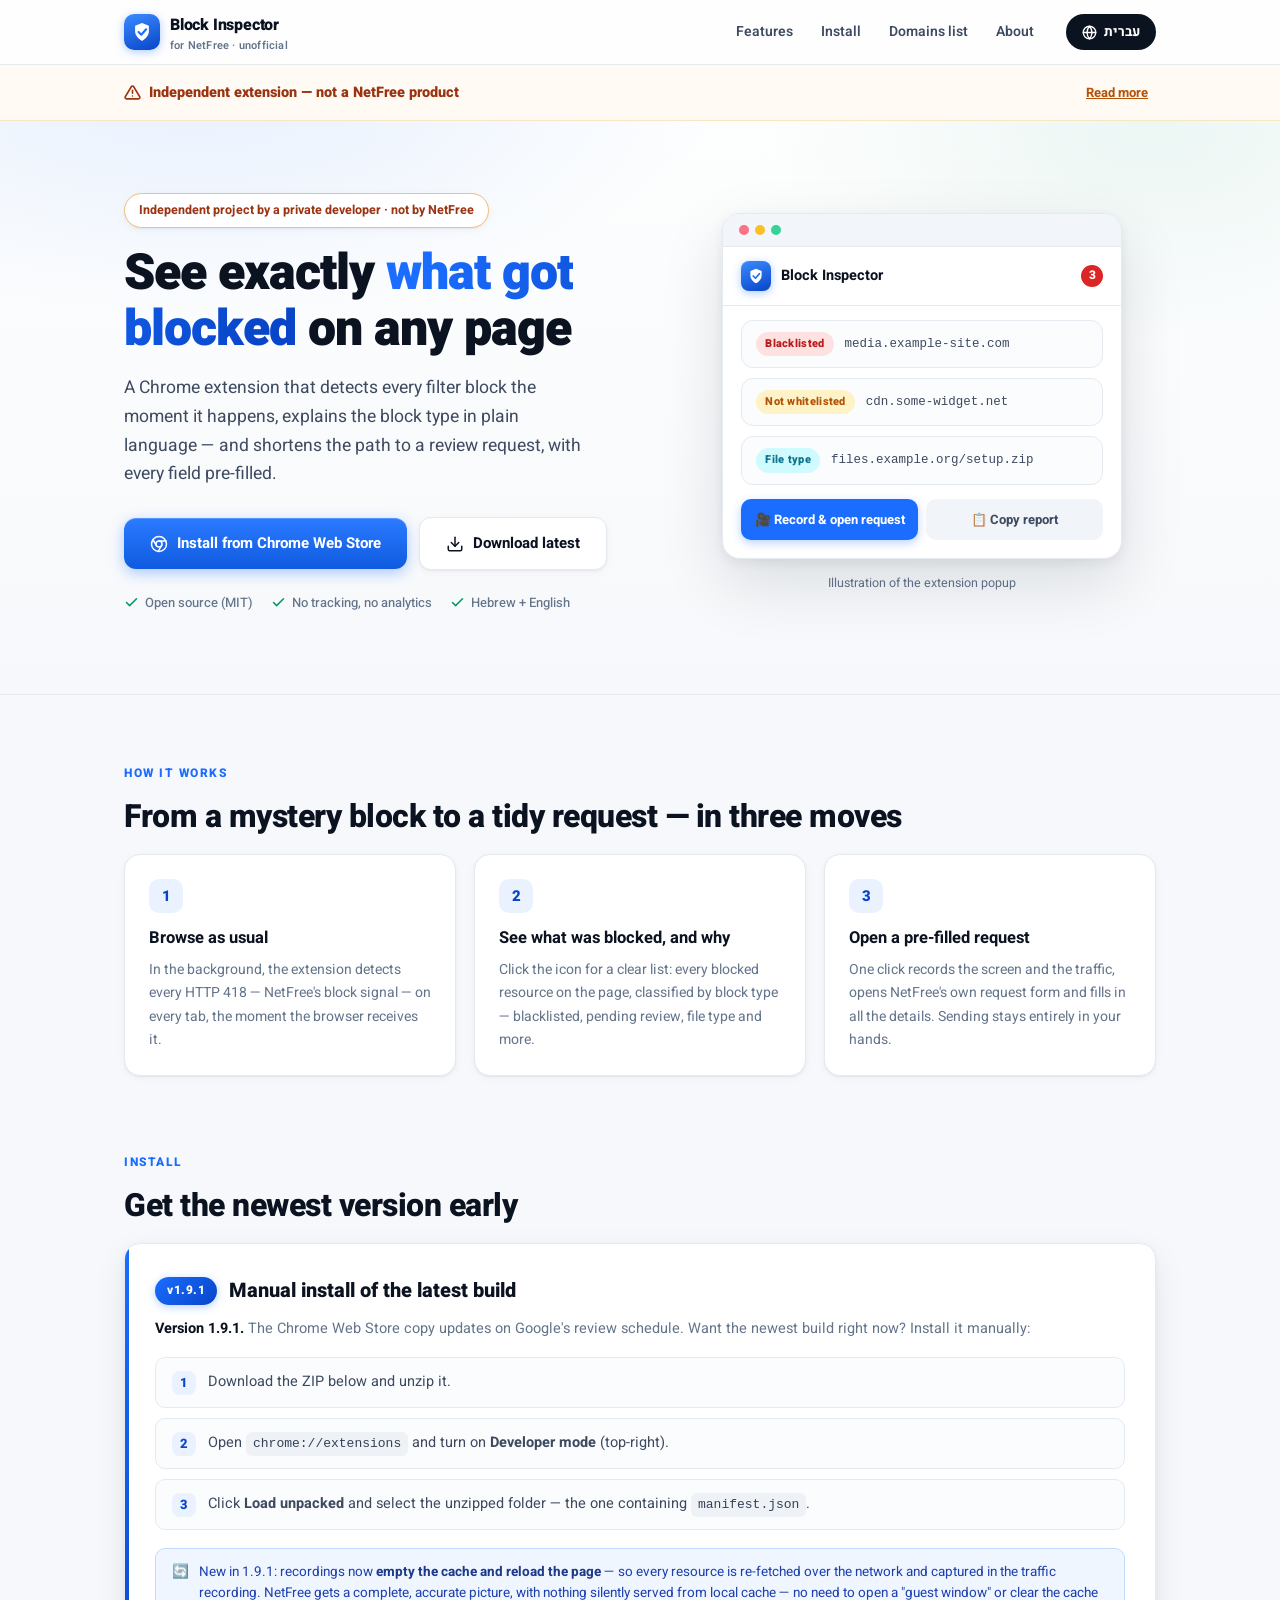
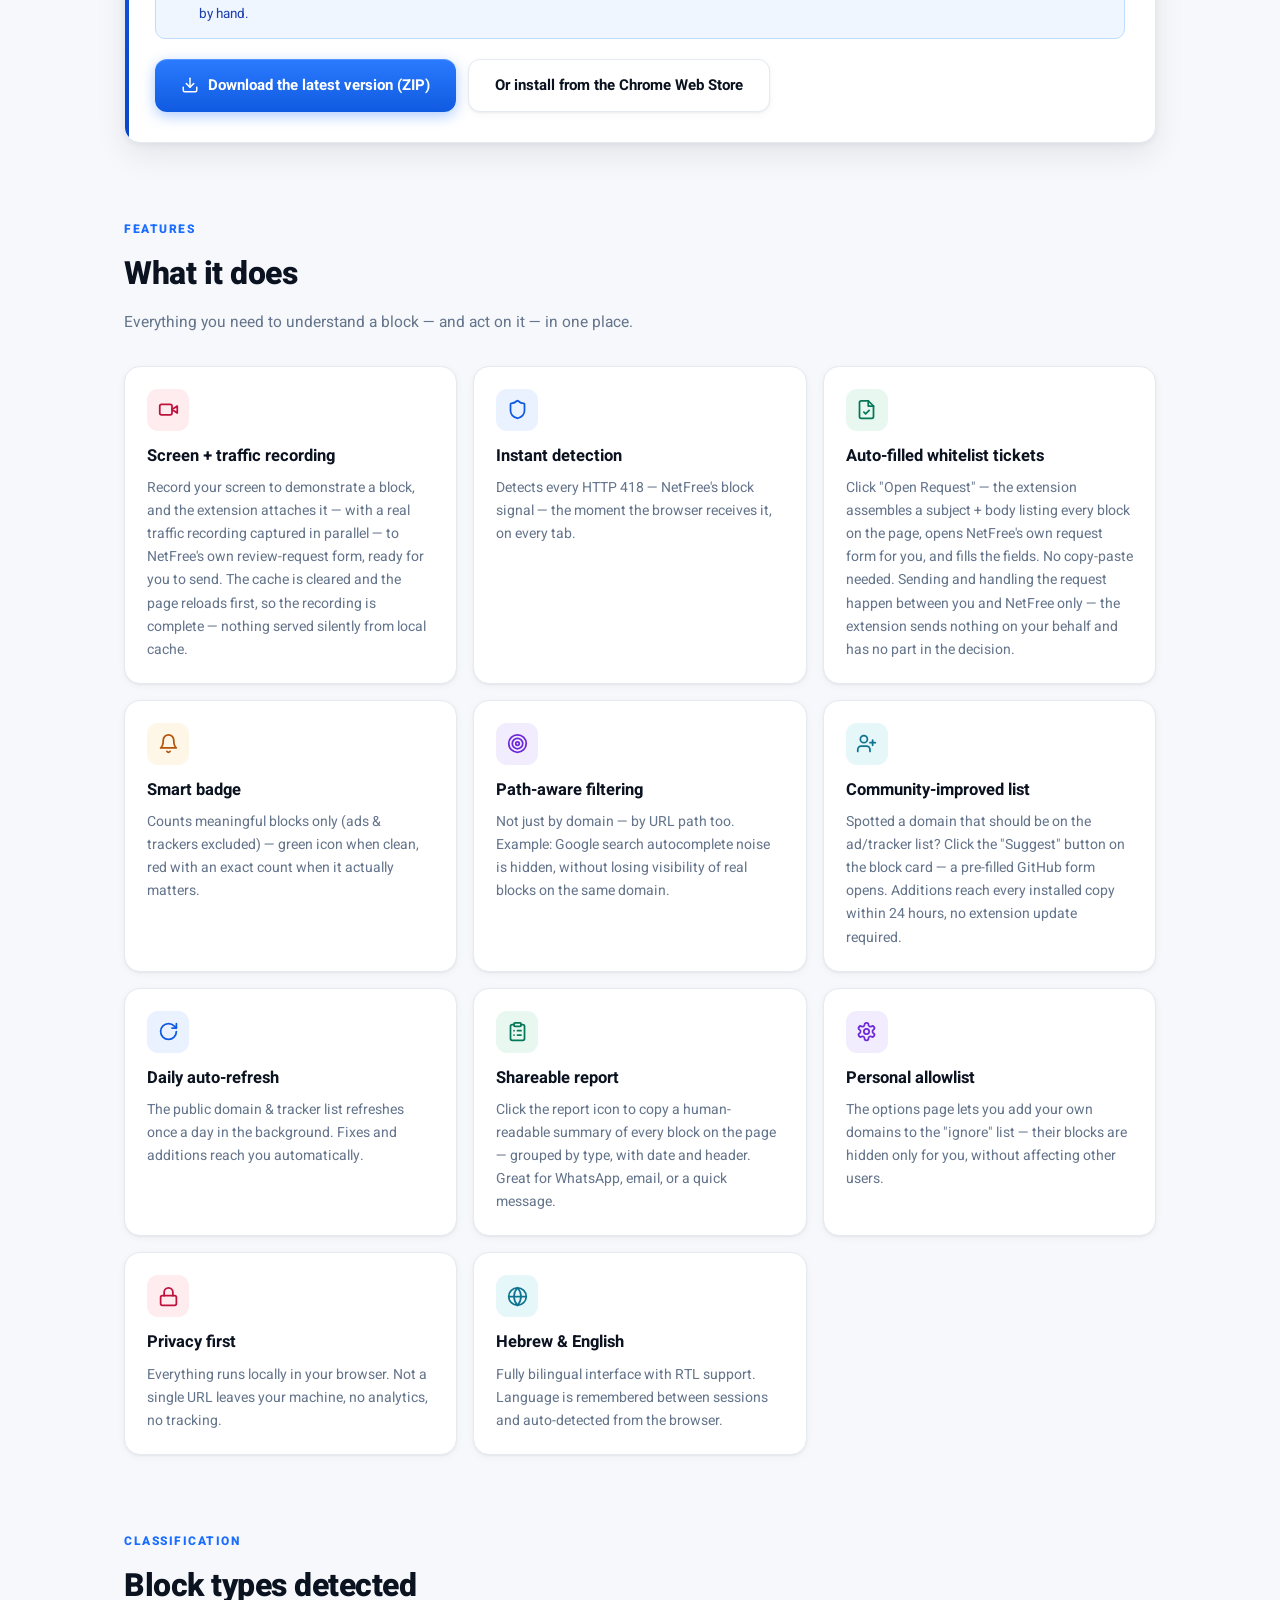
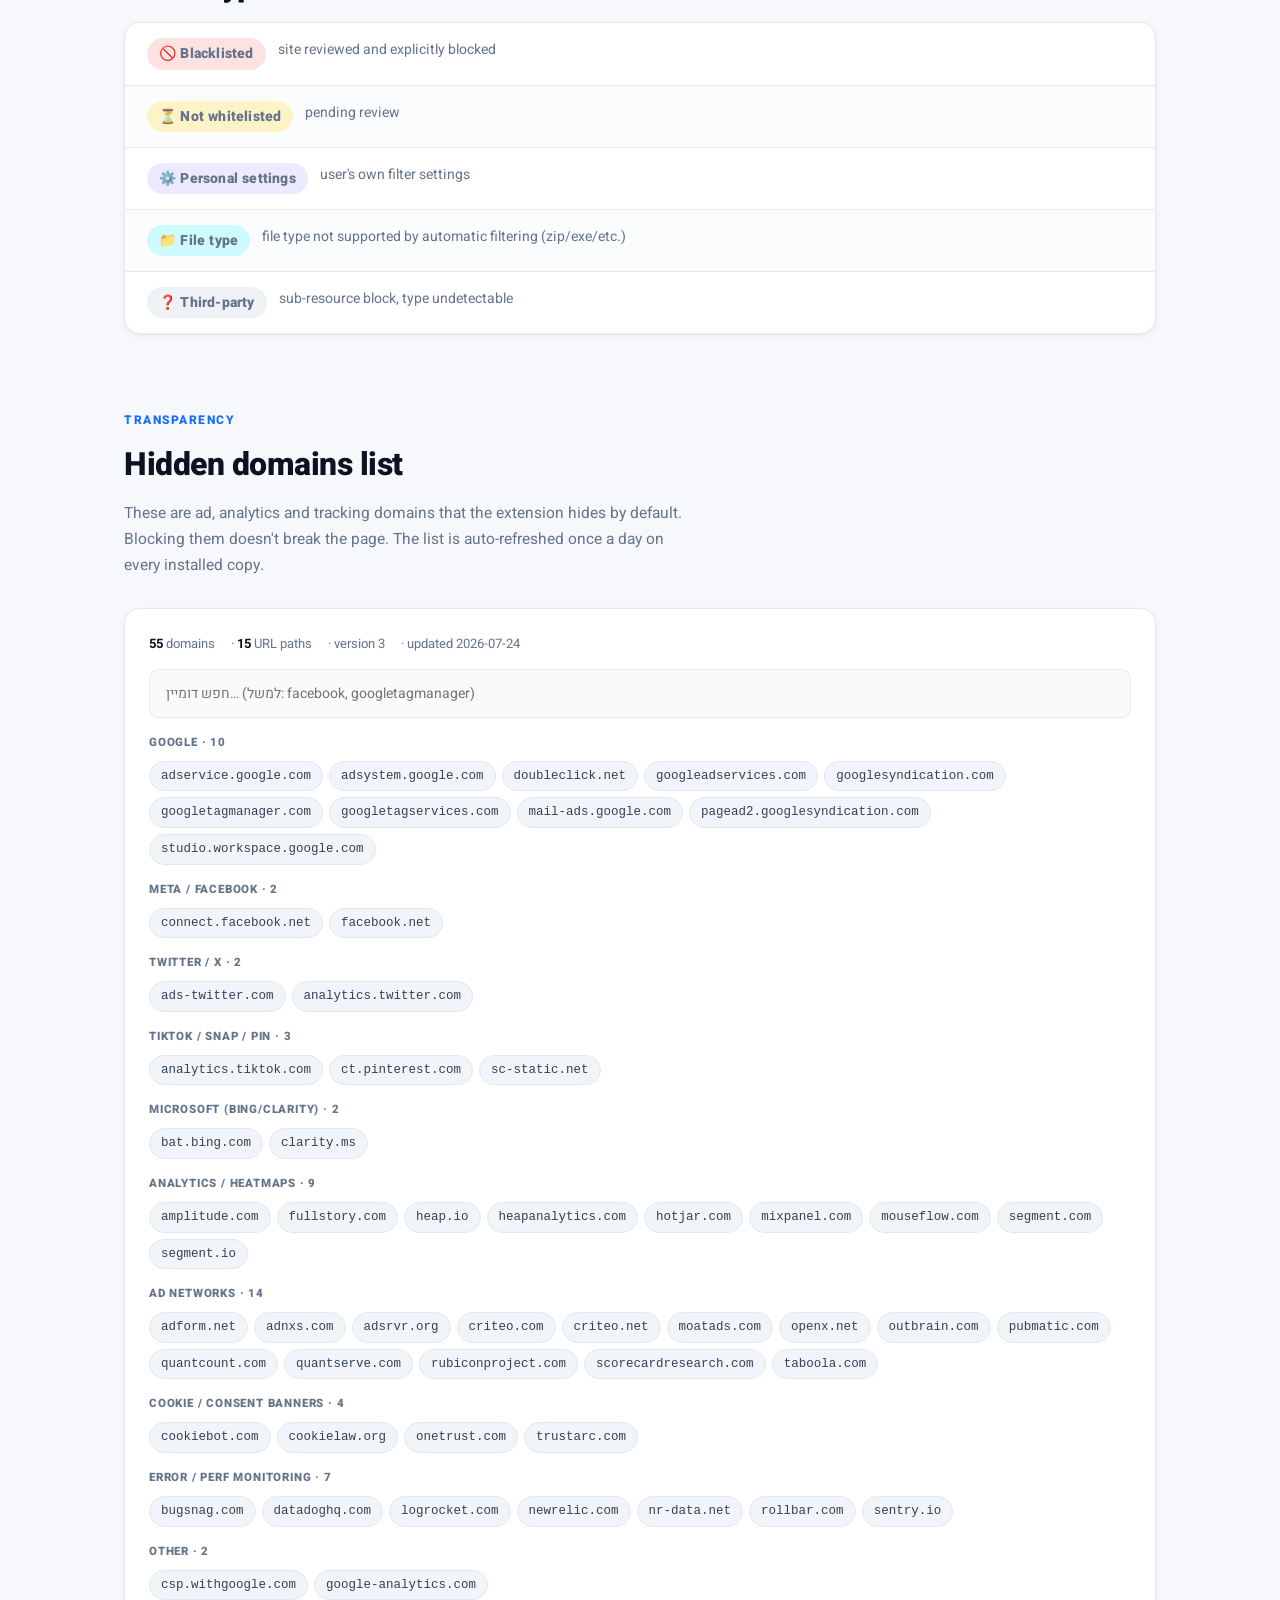
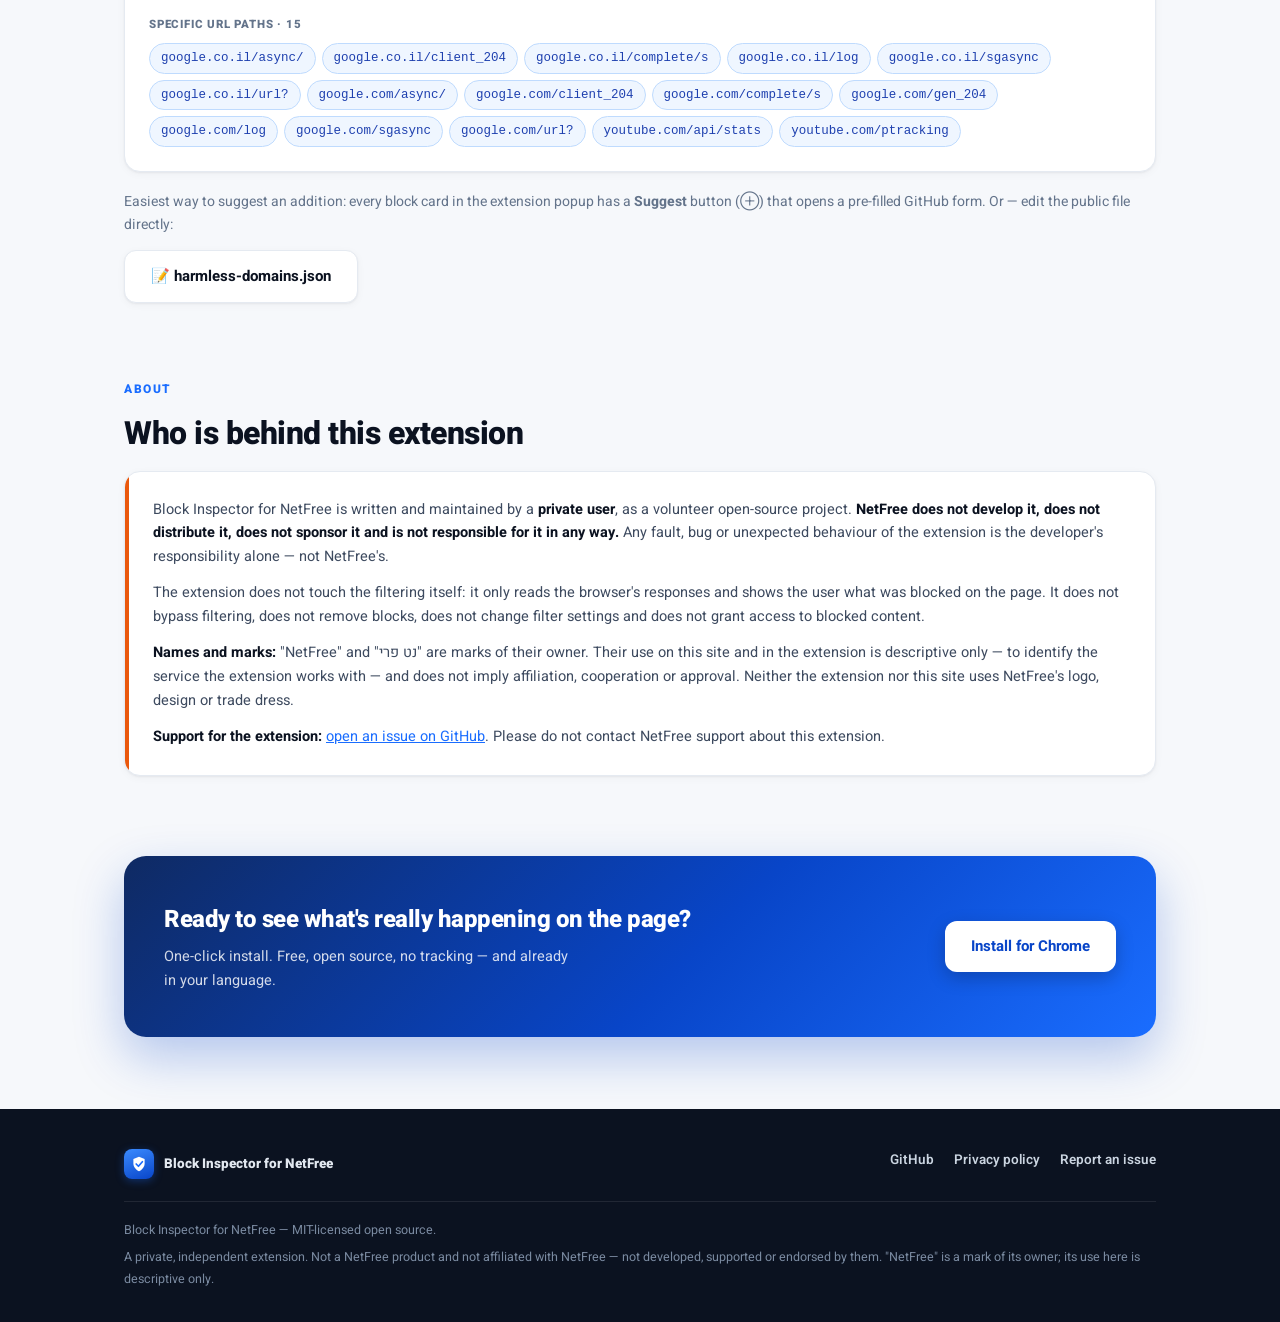
==== docs/index.html @ 39ca5424 "docs(site): professional landing-page redesign Sticky nav, hero with popup mockup, SVG feature icons" ====
<!DOCTYPE html>
<html lang="he" dir="rtl">
<head>
<meta charset="UTF-8" />
<meta name="viewport" content="width=device-width, initial-scale=1.0" />
<meta name="google-site-verification" content="IKD9u6FDRqYuhhyP4U8fC6ou2Q-4GqCu4iWXx8f8NzE" />
<title>Block Inspector for NetFree — תוסף עצמאי (לא רשמי) לזיהוי חסימות סינון</title>
<meta name="description" content="תוסף Chrome עצמאי, מבית מפתח פרטי — אינו מוצר של נט פרי ואינו קשור אליה. מציג בזמן אמת אילו משאבים נחסמו בדף, מסביר את סוג החסימה ומקצר את הדרך לפתיחת בקשת בדיקה." />
<link rel="preconnect" href="https://fonts.googleapis.com" />
<link rel="preconnect" href="https://fonts.gstatic.com" crossorigin />
<link href="https://fonts.googleapis.com/css2?family=Heebo:wght@400;500;600;700;800;900&family=Inter:wght@400;500;600;700;800&display=swap" rel="stylesheet" />
<style>
  :root {
    --bg: #f6f8fb;
    --surface: #ffffff;
    --ink: #0b1220;
    --ink-2: #3d4a5f;
    --muted: #64748b;
    --brand: #1a6dff;
    --brand-600: #0f5ae0;
    --brand-700: #0845c8;
    --brand-soft: #eaf1ff;
    --accent: #059669;
    --alert: #dc2626;
    --amber: #d97706;
    --line: #e5eaf1;
    --radius: 16px;
    --radius-sm: 10px;
    --shadow-sm: 0 1px 2px rgba(11,18,32,.05), 0 2px 8px rgba(11,18,32,.04);
    --shadow-md: 0 2px 6px rgba(11,18,32,.05), 0 12px 32px rgba(11,18,32,.08);
    --shadow-lg: 0 4px 12px rgba(11,18,32,.06), 0 24px 64px rgba(11,18,32,.12);
    --font: 'Heebo', 'Inter', -apple-system, BlinkMacSystemFont, 'Segoe UI', Arial, sans-serif;
    --mono: ui-monospace, 'SF Mono', 'JetBrains Mono', Consolas, monospace;
  }
  * { box-sizing: border-box; }
  html { scroll-behavior: smooth; scroll-padding-top: 84px; }
  html, body { margin: 0; padding: 0; }
  body {
    font-family: var(--font);
    background: var(--bg);
    color: var(--ink);
    line-height: 1.65;
    -webkit-font-smoothing: antialiased;
    text-rendering: optimizeLegibility;
  }
  html[lang="en"] body { direction: ltr; }
  a { color: var(--brand); }
  .hidden { display: none !important; }

  .wrap { max-width: 1080px; margin: 0 auto; padding: 0 24px; }

  /* ══ Top nav ══ */
  .nav {
    position: sticky; top: 0; z-index: 200;
    background: rgba(255,255,255,.85);
    backdrop-filter: blur(14px);
    -webkit-backdrop-filter: blur(14px);
    border-bottom: 1px solid var(--line);
  }
  .nav-inner {
    max-width: 1080px; margin: 0 auto; padding: 0 24px;
    display: flex; align-items: center; gap: 20px;
    height: 64px;
  }
  .brand {
    display: flex; align-items: center; gap: 10px;
    text-decoration: none; color: var(--ink);
    margin-inline-end: auto;
    min-width: 0;
  }
  .brand-mark {
    width: 36px; height: 36px; border-radius: 10px; flex-shrink: 0;
    background: linear-gradient(160deg, #3b8bff 0%, #0845c8 100%);
    display: inline-flex; align-items: center; justify-content: center;
    box-shadow: 0 2px 8px rgba(26,109,255,.35);
  }
  .brand-name { font-weight: 800; font-size: 16px; letter-spacing: -.2px; white-space: nowrap; }
  .brand-sub {
    display: block; font-size: 11px; font-weight: 600; color: var(--muted);
    letter-spacing: .2px; line-height: 1.2; white-space: nowrap;
  }
  .nav-links { display: flex; align-items: center; gap: 4px; }
  .nav-links a {
    text-decoration: none; color: var(--ink-2); font-size: 14px; font-weight: 600;
    padding: 8px 12px; border-radius: 8px;
    transition: background .15s ease, color .15s ease;
    white-space: nowrap;
  }
  .nav-links a:hover { background: var(--brand-soft); color: var(--brand-700); }
  @media (max-width: 860px) { .nav-links { display: none; } }

  .lang-switch {
    display: inline-flex; align-items: center; gap: 7px;
    background: var(--ink); color: #fff;
    border: none; border-radius: 999px;
    padding: 8px 16px; font-family: var(--font);
    font-size: 13.5px; font-weight: 700; cursor: pointer;
    transition: background .15s ease, transform .1s ease;
    flex-shrink: 0;
  }
  .lang-switch:hover { background: #24344f; transform: translateY(-1px); }
  .lang-switch::before {
    content: '';
    width: 15px; height: 15px; flex-shrink: 0;
    background-image: url("data:image/svg+xml;utf8,%3Csvg xmlns='http://www.w3.org/2000/svg' viewBox='0 0 24 24' fill='none' stroke='white' stroke-width='2.2' stroke-linecap='round' stroke-linejoin='round'%3E%3Ccircle cx='12' cy='12' r='10'/%3E%3Cline x1='2' y1='12' x2='22' y2='12'/%3E%3Cpath d='M12 2a15.3 15.3 0 0 1 4 10 15.3 15.3 0 0 1-4 10 15.3 15.3 0 0 1-4-10 15.3 15.3 0 0 1 4-10z'/%3E%3C/svg%3E");
    background-size: contain; background-repeat: no-repeat;
  }

  /* ══ Disclaimer strip ══ */
  .disclaimer-bar {
    background: #fffaf3;
    border-bottom: 1px solid #fde4c3;
  }
  .disclaimer {
    max-width: 1080px; margin: 0 auto;
    padding: 16px 24px;
    color: #7c2d12; font-size: 13.5px; line-height: 1.6;
  }
  .disclaimer-head {
    display: flex; align-items: center; gap: 8px; flex-wrap: wrap;
    font-weight: 800; font-size: 14.5px; color: #9a3412;
  }
  .disclaimer-head svg { flex-shrink: 0; }
  .disclaimer-toggle {
    background: none; border: none; cursor: pointer;
    color: #b45309; font-family: var(--font); font-size: 13px; font-weight: 700;
    padding: 2px 8px; border-radius: 6px; text-decoration: underline;
    margin-inline-start: auto;
  }
  .disclaimer-toggle:hover { background: #fef3e2; }
  .disclaimer-body { margin-top: 8px; }
  .disclaimer-body p { margin: 0 0 6px; }
  .disclaimer-body ul { margin: 6px 0 0; padding-inline-start: 20px; }
  .disclaimer-body li { margin: 3px 0; }
  .disclaimer-body a { color: #9a3412; font-weight: 600; }

  /* ══ Hero ══ */
  .hero-bg {
    background:
      radial-gradient(900px 420px at 15% -10%, rgba(26,109,255,.10), transparent 60%),
      radial-gradient(700px 400px at 90% 0%, rgba(5,150,105,.07), transparent 55%),
      linear-gradient(180deg, #fdfefe 0%, var(--bg) 100%);
    border-bottom: 1px solid var(--line);
  }
  .hero {
    display: grid; grid-template-columns: 1.05fr .95fr;
    gap: 48px; align-items: center;
    padding: 72px 0 80px;
  }
  @media (max-width: 900px) {
    .hero { grid-template-columns: 1fr; gap: 40px; padding: 48px 0 56px; }
  }
  .hero-eyebrow {
    display: inline-flex; align-items: center; gap: 8px;
    background: #fff; border: 1px solid #fdba74; color: #9a3412;
    font-size: 12.5px; font-weight: 700;
    padding: 6px 14px; border-radius: 999px;
    box-shadow: var(--shadow-sm);
    margin-bottom: 18px;
  }
  .hero h1 {
    font-size: clamp(34px, 5vw, 50px);
    font-weight: 900; letter-spacing: -1px;
    line-height: 1.12; margin: 0 0 16px;
  }
  .hero h1 .grad {
    background: linear-gradient(92deg, var(--brand) 10%, var(--brand-700) 90%);
    -webkit-background-clip: text; background-clip: text; color: transparent;
  }
  .hero .tagline {
    font-size: 17.5px; color: var(--ink-2); margin: 0 0 28px; max-width: 46ch;
  }
  .hero-cta { display: flex; gap: 12px; flex-wrap: wrap; align-items: center; }
  .btn {
    display: inline-flex; align-items: center; justify-content: center; gap: 9px;
    padding: 13px 26px; border-radius: 12px;
    font-family: var(--font); font-weight: 700; font-size: 15px;
    text-decoration: none; cursor: pointer; border: none;
    transition: transform .12s ease, box-shadow .2s ease, background .15s ease;
  }
  .btn-primary {
    background: linear-gradient(180deg, #2b7bff 0%, var(--brand-600) 100%);
    color: #fff;
    box-shadow: 0 4px 14px rgba(26,109,255,.35), inset 0 1px 0 rgba(255,255,255,.2);
  }
  .btn-primary:hover { transform: translateY(-2px); box-shadow: 0 8px 22px rgba(26,109,255,.45), inset 0 1px 0 rgba(255,255,255,.2); }
  .btn-secondary {
    background: #fff; color: var(--ink);
    border: 1px solid var(--line);
    box-shadow: var(--shadow-sm);
  }
  .btn-secondary:hover { transform: translateY(-2px); box-shadow: var(--shadow-md); border-color: #d3dbe6; }
  .hero-meta {
    display: flex; gap: 18px; flex-wrap: wrap;
    margin-top: 22px; font-size: 13px; color: var(--muted); font-weight: 500;
  }
  .hero-meta span { display: inline-flex; align-items: center; gap: 6px; }
  .hero-meta svg { color: var(--accent); flex-shrink: 0; }

  /* ── Popup mockup ── */
  .mock-stage { position: relative; }
  .mock-glow {
    position: absolute; inset: -10% -6%;
    background: radial-gradient(closest-side, rgba(26,109,255,.13), transparent 70%);
    z-index: 0; pointer-events: none;
  }
  .mock {
    position: relative; z-index: 1;
    background: var(--surface);
    border: 1px solid var(--line);
    border-radius: 18px;
    box-shadow: var(--shadow-lg);
    max-width: 400px; margin: 0 auto;
    overflow: hidden;
    direction: rtl;
  }
  html[lang="en"] .mock { direction: ltr; }
  .mock-titlebar {
    display: flex; align-items: center; gap: 6px;
    padding: 11px 16px;
    background: #f2f5f9; border-bottom: 1px solid var(--line);
  }
  .mock-dot { width: 10px; height: 10px; border-radius: 50%; }
  .mock-header {
    display: flex; align-items: center; gap: 10px;
    padding: 14px 18px;
    border-bottom: 1px solid var(--line);
  }
  .mock-header .brand-mark { width: 30px; height: 30px; border-radius: 8px; }
  .mock-header b { font-size: 14.5px; }
  .mock-badge {
    margin-inline-start: auto;
    background: var(--alert); color: #fff;
    font-size: 12px; font-weight: 800;
    min-width: 22px; height: 22px; border-radius: 999px;
    display: inline-flex; align-items: center; justify-content: center;
    padding: 0 7px;
  }
  .mock-body { padding: 14px 18px 18px; display: grid; gap: 10px; }
  .mock-card {
    border: 1px solid var(--line); border-radius: 12px;
    padding: 11px 14px;
    display: flex; align-items: center; gap: 11px;
    background: #fbfcfe;
  }
  .mock-chip {
    font-size: 11px; font-weight: 800; letter-spacing: .3px;
    padding: 3px 9px; border-radius: 999px; flex-shrink: 0;
  }
  .chip-red   { background: #fee2e2; color: #b91c1c; }
  .chip-amber { background: #fef3c7; color: #b45309; }
  .chip-cyan  { background: #cffafe; color: #0e7490; }
  .mock-url {
    font-family: var(--mono); font-size: 12.5px; color: var(--ink-2);
    direction: ltr; overflow: hidden; text-overflow: ellipsis; white-space: nowrap;
  }
  .mock-actions { display: flex; gap: 8px; margin-top: 4px; }
  .mock-btn {
    flex: 1; text-align: center;
    font-size: 13px; font-weight: 700;
    padding: 10px 12px; border-radius: 10px;
  }
  .mock-btn-primary { background: var(--brand); color: #fff; box-shadow: 0 3px 10px rgba(26,109,255,.3); }
  .mock-btn-ghost { background: #f1f5f9; color: var(--ink-2); }
  .mock-caption {
    text-align: center; font-size: 12.5px; color: var(--muted);
    margin-top: 14px;
  }

  /* ══ Sections ══ */
  section { padding: 64px 0 8px; }
  .eyebrow {
    display: inline-block;
    font-size: 12px; font-weight: 800; letter-spacing: 1.5px;
    text-transform: uppercase; color: var(--brand);
    margin-bottom: 8px;
  }
  h2 { font-size: clamp(24px, 3vw, 32px); font-weight: 800; letter-spacing: -.5px; margin: 0 0 10px; }
  .section-lead { color: var(--muted); font-size: 15.5px; max-width: 62ch; margin: 0 0 30px; }

  /* ── How it works ── */
  .steps {
    display: grid; grid-template-columns: repeat(3, 1fr); gap: 18px;
  }
  @media (max-width: 800px) { .steps { grid-template-columns: 1fr; } }
  .step {
    background: var(--surface); border: 1px solid var(--line);
    border-radius: var(--radius); padding: 24px;
    box-shadow: var(--shadow-sm);
    position: relative;
  }
  .step-num {
    width: 34px; height: 34px; border-radius: 10px;
    background: var(--brand-soft); color: var(--brand-700);
    font-weight: 800; font-size: 15px;
    display: inline-flex; align-items: center; justify-content: center;
    margin-bottom: 12px;
  }
  .step h3 { margin: 0 0 6px; font-size: 16.5px; }
  .step p { margin: 0; color: var(--muted); font-size: 14px; }

  /* ── Features ── */
  .features {
    display: grid; grid-template-columns: repeat(auto-fit, minmax(280px, 1fr));
    gap: 16px;
  }
  .feature {
    background: var(--surface); border: 1px solid var(--line); border-radius: var(--radius);
    padding: 22px; box-shadow: var(--shadow-sm);
    transition: transform .15s ease, box-shadow .2s ease;
  }
  .feature:hover { transform: translateY(-3px); box-shadow: var(--shadow-md); }
  .feature-icon {
    width: 42px; height: 42px; border-radius: 11px;
    display: inline-flex; align-items: center; justify-content: center;
    margin-bottom: 12px;
  }
  .fi-blue   { background: var(--brand-soft); color: var(--brand-600); }
  .fi-green  { background: #e8f8f1; color: #047857; }
  .fi-amber  { background: #fef6e7; color: #b45309; }
  .fi-purple { background: #f2edfe; color: #6d28d9; }
  .fi-rose   { background: #feecef; color: #be123c; }
  .fi-cyan   { background: #e6f7fa; color: #0e7490; }
  .feature h3 { margin: 0 0 6px; font-size: 16.5px; }
  .feature p { margin: 0; color: var(--muted); font-size: 14px; }

  /* ── Block-type legend ── */
  .blocks {
    background: var(--surface); border: 1px solid var(--line); border-radius: var(--radius);
    box-shadow: var(--shadow-sm); overflow: hidden;
  }
  .block-row {
    display: flex; align-items: baseline; gap: 12px; flex-wrap: wrap;
    padding: 15px 22px; border-bottom: 1px solid var(--line);
  }
  .block-row:last-child { border-bottom: none; }
  .block-row:nth-child(even) { background: #fbfcfe; }
  .block-tag {
    font-size: 12.5px; font-weight: 800; letter-spacing: .2px;
    padding: 4px 12px; border-radius: 999px; flex-shrink: 0;
    align-self: center;
  }
  .tag-red    { background: #fee2e2; color: #b91c1c; }
  .tag-amber  { background: #fef3c7; color: #b45309; }
  .tag-purple { background: #ede9fe; color: #6d28d9; }
  .tag-cyan   { background: #cffafe; color: #0e7490; }
  .tag-gray   { background: #eef2f6; color: #475569; }
  .block-row span { color: var(--muted); font-size: 14px; }

  /* ── Install / beta ── */
  .install-card {
    background: var(--surface);
    border: 1px solid var(--line);
    border-radius: var(--radius); padding: 30px;
    box-shadow: var(--shadow-md);
    position: relative; overflow: hidden;
  }
  .install-card::before {
    content: '';
    position: absolute; top: 0; inset-inline-start: 0; bottom: 0; width: 4px;
    background: linear-gradient(180deg, var(--brand) 0%, var(--brand-700) 100%);
  }
  .install-head { display: flex; align-items: center; gap: 12px; flex-wrap: wrap; margin-bottom: 10px; }
  .install-head h3 { margin: 0; font-size: 20px; font-weight: 800; }
  .version-badge {
    font-size: 12px; font-weight: 800; letter-spacing: .5px;
    color: #fff; background: linear-gradient(135deg, var(--brand) 0%, var(--brand-700) 100%);
    border-radius: 999px; padding: 4px 12px;
    box-shadow: 0 2px 8px rgba(26,109,255,.3);
  }
  .install-intro { margin: 0 0 16px; color: var(--muted); font-size: 14.5px; }
  .install-intro b { color: var(--ink); }
  .install-steps {
    margin: 0 0 18px; padding: 0;
    list-style: none; counter-reset: st;
    display: grid; gap: 10px;
  }
  .install-steps li {
    counter-increment: st;
    display: flex; gap: 12px; align-items: flex-start;
    color: var(--ink-2); font-size: 14.5px;
    background: #fbfcfe; border: 1px solid var(--line);
    border-radius: var(--radius-sm); padding: 12px 16px;
  }
  .install-steps li::before {
    content: counter(st);
    width: 24px; height: 24px; flex-shrink: 0; margin-top: 1px;
    background: var(--brand-soft); color: var(--brand-700);
    border-radius: 8px; font-weight: 800; font-size: 13px;
    display: inline-flex; align-items: center; justify-content: center;
  }
  .install-card code {
    font-family: var(--mono); font-size: 13px;
    background: #eef2f7; padding: 1px 7px; border-radius: 6px;
    color: #334155; direction: ltr; display: inline-block;
  }
  .whats-new {
    display: flex; gap: 10px; align-items: flex-start;
    background: #eff6ff; border: 1px solid #bfdbfe; color: #1e40af;
    border-radius: var(--radius-sm); padding: 13px 16px;
    font-size: 13.5px; margin-bottom: 20px; line-height: 1.55;
  }
  .whats-new b { color: #1e3a8a; }

  /* ── Domains browser ── */
  .domains-box {
    background: var(--surface); border: 1px solid var(--line);
    border-radius: var(--radius); padding: 24px; box-shadow: var(--shadow-sm);
  }
  .domains-meta {
    display: flex; align-items: center; flex-wrap: wrap;
    gap: 10px 16px; margin-bottom: 14px;
    font-size: 13px; color: var(--muted);
  }
  .domains-meta b { color: var(--ink); }
  .domains-search {
    width: 100%; padding: 12px 16px; font: inherit; font-size: 14px;
    border: 1px solid var(--line); border-radius: var(--radius-sm);
    background: #f8fafc; color: var(--ink);
    margin-bottom: 16px;
    transition: border-color .15s ease, background .15s ease, box-shadow .15s ease;
  }
  .domains-search:focus {
    outline: none; border-color: var(--brand); background: #fff;
    box-shadow: 0 0 0 3px rgba(26,109,255,.12);
  }
  .domain-group { margin-bottom: 16px; }
  .domain-group:last-child { margin-bottom: 0; }
  .domain-group-title {
    font-size: 11.5px; font-weight: 800;
    text-transform: uppercase; letter-spacing: .8px;
    color: var(--muted); margin: 0 0 8px;
  }
  .domain-pills { display: flex; flex-wrap: wrap; gap: 6px; }
  .domain-pill {
    font-family: var(--mono); font-size: 12.5px;
    padding: 4px 11px; border-radius: 999px;
    background: #f1f5f9; color: #334155;
    border: 1px solid #e2e8f0; direction: ltr;
  }
  .domain-pill.is-path { background: #eff6ff; color: #1e40af; border-color: #bfdbfe; }
  .domain-empty { text-align: center; color: var(--muted); font-size: 13px; padding: 18px 0; }

  /* ── About / legal ── */
  .about-card {
    background: var(--surface); border: 1px solid var(--line); border-radius: var(--radius);
    padding: 26px 28px; box-shadow: var(--shadow-sm);
    position: relative; overflow: hidden;
  }
  .about-card::before {
    content: '';
    position: absolute; top: 0; inset-inline-start: 0; bottom: 0; width: 4px;
    background: #ea580c;
  }
  .about-card p { margin: 0 0 12px; color: var(--ink-2); font-size: 14.5px; }
  .about-card p:last-child { margin-bottom: 0; }
  .about-card b { color: var(--ink); }

  /* ── CTA band ── */
  .cta-band {
    margin: 72px 0 0;
    background: linear-gradient(135deg, #0f2a63 0%, #0845c8 55%, #1a6dff 100%);
    color: #fff;
    border-radius: 22px;
    padding: 44px 40px;
    display: flex; align-items: center; justify-content: space-between;
    gap: 24px; flex-wrap: wrap;
    box-shadow: 0 20px 50px rgba(8,69,200,.28);
  }
  .cta-band h2 { color: #fff; margin: 0 0 6px; font-size: 24px; }
  .cta-band p { margin: 0; color: rgba(255,255,255,.82); font-size: 14.5px; max-width: 52ch; }
  .cta-band .btn-white {
    background: #fff; color: var(--brand-700);
    box-shadow: 0 6px 18px rgba(0,0,0,.22);
  }
  .cta-band .btn-white:hover { transform: translateY(-2px); }

  /* ── Footer ── */
  footer {
    margin-top: 72px;
    background: #0b1220; color: #94a3b8;
    padding: 40px 0 32px;
    font-size: 13.5px;
  }
  .footer-inner {
    max-width: 1080px; margin: 0 auto; padding: 0 24px;
  }
  .footer-top {
    display: flex; align-items: flex-start; justify-content: space-between;
    gap: 24px; flex-wrap: wrap;
    padding-bottom: 22px; border-bottom: 1px solid rgba(255,255,255,.09);
  }
  .footer-brand { display: flex; align-items: center; gap: 10px; color: #e2e8f0; font-weight: 800; }
  .footer-links { display: flex; gap: 20px; flex-wrap: wrap; }
  footer a { color: #cbd5e1; text-decoration: none; font-weight: 600; }
  footer a:hover { color: #fff; text-decoration: underline; }
  .footer-legal { padding-top: 18px; font-size: 12.5px; color: #7a8aa0; line-height: 1.7; }

  /* ── Reveal animation ── */
  .reveal { opacity: 0; transform: translateY(16px); transition: opacity .5s ease, transform .5s ease; }
  .reveal.visible { opacity: 1; transform: none; }
  @media (prefers-reduced-motion: reduce) {
    html { scroll-behavior: auto; }
    .reveal { opacity: 1; transform: none; transition: none; }
    .btn, .feature, .lang-switch { transition: none; }
  }
</style>
</head>
<body>

  <!-- ══ Top nav ══ -->
  <nav class="nav">
    <div class="nav-inner">
      <a class="brand" href="#top">
        <span class="brand-mark" aria-hidden="true">
          <svg width="22" height="22" viewBox="0 0 64 64" xmlns="http://www.w3.org/2000/svg">
            <path d="M32 6 L52 14 L52 30 C52 42 43 52 32 58 C21 52 12 42 12 30 L12 14 Z" fill="white"/>
            <polyline points="22,32 30,40 44,24" fill="none" stroke="#1a6dff" stroke-width="6" stroke-linecap="round" stroke-linejoin="round"/>
          </svg>
        </span>
        <span>
          <span class="brand-name lang-he">בודק חסימות</span>
          <span class="brand-name lang-en hidden">Block Inspector</span>
          <span class="brand-sub lang-he">לנט פרי · לא רשמי</span>
          <span class="brand-sub lang-en hidden">for NetFree · unofficial</span>
        </span>
      </a>
      <div class="nav-links">
        <a href="#features"><span class="lang-he">יכולות</span><span class="lang-en hidden">Features</span></a>
        <a href="#beta"><span class="lang-he">התקנה</span><span class="lang-en hidden">Install</span></a>
        <a href="#domains"><span class="lang-he">רשימת דומיינים</span><span class="lang-en hidden">Domains list</span></a>
        <a href="#about"><span class="lang-he">אודות</span><span class="lang-en hidden">About</span></a>
      </div>
      <button class="lang-switch" id="langSwitch" type="button">English</button>
    </div>
  </nav>

  <!-- ══ Not-affiliated disclaimer — first content on the page ══ -->
  <div class="disclaimer-bar" id="top">
    <div class="disclaimer" role="note">
      <div class="disclaimer-head">
        <svg width="17" height="17" viewBox="0 0 24 24" fill="none" stroke="currentColor" stroke-width="2.2" stroke-linecap="round" stroke-linejoin="round" aria-hidden="true"><path d="M10.29 3.86 1.82 18a2 2 0 0 0 1.71 3h16.94a2 2 0 0 0 1.71-3L13.71 3.86a2 2 0 0 0-3.42 0z"/><line x1="12" y1="9" x2="12" y2="13"/><line x1="12" y1="17" x2="12.01" y2="17"/></svg>
        <span class="lang-he">תוסף עצמאי — אינו של נט פרי</span>
        <span class="lang-en hidden">Independent extension — not a NetFree product</span>
        <button class="disclaimer-toggle" id="discToggle" type="button">
          <span class="lang-he">קרא עוד</span>
          <span class="lang-en hidden">Read more</span>
        </button>
      </div>
      <div class="disclaimer-body hidden" id="discBody">
        <p class="lang-he">
          "בודק חסימות לנט פרי" (Block Inspector for NetFree) הוא פרויקט פרטי ועצמאי. הוא <b>אינו מוצר של נט פרי</b>,
          <b>אינו מפותח, נתמך, מאושר או מסופק על ידה</b>, ואין בינו לבין נט פרי כל קשר ארגוני או עסקי.
        </p>
        <p class="lang-en hidden">
          Block Inspector for NetFree is a private, independent project. It is <b>not a NetFree product</b>,
          it is <b>not developed, supported, endorsed or distributed by NetFree</b>, and there is no
          organizational or business connection between the two.
        </p>
        <ul class="lang-he">
          <li>לשאלות, תקלות או בקשות בנוגע לתוסף — <b>אין לפנות לנט פרי</b>. פנו למפתח דרך <a href="https://github.com/mfvirtualmail-bot/netfree-inspector/issues">עמוד ה-GitHub של הפרויקט</a>.</li>
          <li>לשאלות בנוגע לשירות הסינון עצמו, לחסימות ולמדיניות הסינון — פנו לנט פרי ישירות. התוסף אינו חוסם, אינו מתיר ואינו משנה דבר בסינון.</li>
          <li>השם "נט פרי" / "NetFree" מופיע כאן לצורך תיאורי בלבד — כדי לציין עם איזה שירות התוסף עובד. הסימן שייך לבעליו. התוסף אינו עושה שימוש בלוגו של נט פרי.</li>
        </ul>
        <ul class="lang-en hidden">
          <li>For questions, bugs or requests about the extension — <b>do not contact NetFree</b>. Contact the developer via the <a href="https://github.com/mfvirtualmail-bot/netfree-inspector/issues">project's GitHub page</a>.</li>
          <li>For questions about the filtering service itself, about blocks or about filtering policy — contact NetFree directly. This extension does not block, unblock or change anything in the filtering.</li>
          <li>The name "NetFree" / "נט פרי" appears here descriptively only — to state which service the extension works with. The mark belongs to its owner. The extension does not use NetFree's logo.</li>
        </ul>
      </div>
    </div>
  </div>

  <!-- ══ Hero ══ -->
  <div class="hero-bg">
    <div class="wrap">
      <div class="hero">
        <div>
          <div class="hero-eyebrow">
            <span class="lang-he">תוסף עצמאי של מפתח פרטי · אינו של נט פרי</span>
            <span class="lang-en hidden">Independent project by a private developer · not by NetFree</span>
          </div>
          <h1 class="lang-he">רואים בדיוק <span class="grad">מה נחסם</span> בכל דף</h1>
          <h1 class="lang-en hidden">See exactly <span class="grad">what got blocked</span> on any page</h1>
          <p class="tagline lang-he">תוסף Chrome שמזהה כל חסימת סינון ברגע שהיא קורית, מסביר את סוג החסימה בשפה ברורה — ומקצר את הדרך לפתיחת בקשת בדיקה, עם כל הפרטים כבר ממולאים.</p>
          <p class="tagline lang-en hidden">A Chrome extension that detects every filter block the moment it happens, explains the block type in plain language — and shortens the path to a review request, with every field pre-filled.</p>
          <div class="hero-cta">
            <a class="btn btn-primary" id="storeBtn" href="https://chromewebstore.google.com/detail/netfree-inspector/enapmclemkjcnffgekeknfjcgommamfj" target="_blank" rel="noopener">
              <svg width="18" height="18" viewBox="0 0 24 24" fill="none" stroke="currentColor" stroke-width="2" stroke-linecap="round" stroke-linejoin="round" aria-hidden="true"><circle cx="12" cy="12" r="10"/><circle cx="12" cy="12" r="4"/><line x1="21.17" y1="8" x2="12" y2="8"/><line x1="3.95" y1="6.06" x2="8.54" y2="14"/><line x1="10.88" y1="21.94" x2="15.46" y2="14"/></svg>
              <span class="lang-he">התקן מחנות Chrome</span>
              <span class="lang-en hidden">Install from Chrome Web Store</span>
            </a>
            <a class="btn btn-secondary" href="#beta">
              <svg width="18" height="18" viewBox="0 0 24 24" fill="none" stroke="currentColor" stroke-width="2" stroke-linecap="round" stroke-linejoin="round" aria-hidden="true"><path d="M21 15v4a2 2 0 0 1-2 2H5a2 2 0 0 1-2-2v-4"/><polyline points="7 10 12 15 17 10"/><line x1="12" y1="15" x2="12" y2="3"/></svg>
              <span class="lang-he">הורד גרסה אחרונה</span>
              <span class="lang-en hidden">Download latest</span>
            </a>
          </div>
          <div class="hero-meta">
            <span>
              <svg width="15" height="15" viewBox="0 0 24 24" fill="none" stroke="currentColor" stroke-width="2.4" stroke-linecap="round" stroke-linejoin="round" aria-hidden="true"><polyline points="20 6 9 17 4 12"/></svg>
              <span class="lang-he">קוד פתוח (MIT)</span><span class="lang-en hidden">Open source (MIT)</span>
            </span>
            <span>
              <svg width="15" height="15" viewBox="0 0 24 24" fill="none" stroke="currentColor" stroke-width="2.4" stroke-linecap="round" stroke-linejoin="round" aria-hidden="true"><polyline points="20 6 9 17 4 12"/></svg>
              <span class="lang-he">ללא מעקב וללא אנליטיקס</span><span class="lang-en hidden">No tracking, no analytics</span>
            </span>
            <span>
              <svg width="15" height="15" viewBox="0 0 24 24" fill="none" stroke="currentColor" stroke-width="2.4" stroke-linecap="round" stroke-linejoin="round" aria-hidden="true"><polyline points="20 6 9 17 4 12"/></svg>
              <span class="lang-he">עברית + אנגלית</span><span class="lang-en hidden">Hebrew + English</span>
            </span>
          </div>
        </div>

        <!-- Stylized popup mockup (illustration, not a screenshot) -->
        <div class="mock-stage" aria-hidden="true">
          <div class="mock-glow"></div>
          <div class="mock">
            <div class="mock-titlebar">
              <span class="mock-dot" style="background:#fb7185"></span>
              <span class="mock-dot" style="background:#fbbf24"></span>
              <span class="mock-dot" style="background:#34d399"></span>
            </div>
            <div class="mock-header">
              <span class="brand-mark">
                <svg width="18" height="18" viewBox="0 0 64 64" xmlns="http://www.w3.org/2000/svg">
                  <path d="M32 6 L52 14 L52 30 C52 42 43 52 32 58 C21 52 12 42 12 30 L12 14 Z" fill="white"/>
                  <polyline points="22,32 30,40 44,24" fill="none" stroke="#1a6dff" stroke-width="6" stroke-linecap="round" stroke-linejoin="round"/>
                </svg>
              </span>
              <b class="lang-he">בודק חסימות</b>
              <b class="lang-en hidden">Block Inspector</b>
              <span class="mock-badge">3</span>
            </div>
            <div class="mock-body">
              <div class="mock-card">
                <span class="mock-chip chip-red lang-he">רשימה שחורה</span>
                <span class="mock-chip chip-red lang-en hidden">Blacklisted</span>
                <span class="mock-url">media.example-site.com</span>
              </div>
              <div class="mock-card">
                <span class="mock-chip chip-amber lang-he">לא ברשימה הלבנה</span>
                <span class="mock-chip chip-amber lang-en hidden">Not whitelisted</span>
                <span class="mock-url">cdn.some-widget.net</span>
              </div>
              <div class="mock-card">
                <span class="mock-chip chip-cyan lang-he">סוג קובץ</span>
                <span class="mock-chip chip-cyan lang-en hidden">File type</span>
                <span class="mock-url">files.example.org/setup.zip</span>
              </div>
              <div class="mock-actions">
                <span class="mock-btn mock-btn-primary lang-he">🎥 הקלט ופתח בקשה</span>
                <span class="mock-btn mock-btn-primary lang-en hidden">🎥 Record &amp; open request</span>
                <span class="mock-btn mock-btn-ghost lang-he">📋 העתק דוח</span>
                <span class="mock-btn mock-btn-ghost lang-en hidden">📋 Copy report</span>
              </div>
            </div>
          </div>
          <div class="mock-caption lang-he">הדמיה של חלון התוסף</div>
          <div class="mock-caption lang-en hidden">Illustration of the extension popup</div>
        </div>
      </div>
    </div>
  </div>

  <div class="wrap">

    <!-- ══ How it works ══ -->
    <section id="how" class="reveal">
      <span class="eyebrow lang-he">איך זה עובד</span>
      <span class="eyebrow lang-en hidden">How it works</span>
      <h2 class="lang-he">מחסימה מסתורית לבקשה מסודרת — בשלוש פעולות</h2>
      <h2 class="lang-en hidden">From a mystery block to a tidy request — in three moves</h2>
      <div class="steps">
        <div class="step">
          <span class="step-num">1</span>
          <h3 class="lang-he">גולשים כרגיל</h3>
          <h3 class="lang-en hidden">Browse as usual</h3>
          <p class="lang-he">התוסף מזהה ברקע כל תשובת HTTP 418 — האות של נט פרי לחסימה — בכל טאב, ברגע שהדפדפן מקבל אותה.</p>
          <p class="lang-en hidden">In the background, the extension detects every HTTP 418 — NetFree's block signal — on every tab, the moment the browser receives it.</p>
        </div>
        <div class="step">
          <span class="step-num">2</span>
          <h3 class="lang-he">רואים מה נחסם ולמה</h3>
          <h3 class="lang-en hidden">See what was blocked, and why</h3>
          <p class="lang-he">לחיצה על האייקון פותחת רשימה ברורה: כל משאב שנחסם בדף, מסווג לפי סוג החסימה — רשימה שחורה, ממתין לאישור, סוג קובץ ועוד.</p>
          <p class="lang-en hidden">Click the icon for a clear list: every blocked resource on the page, classified by block type — blacklisted, pending review, file type and more.</p>
        </div>
        <div class="step">
          <span class="step-num">3</span>
          <h3 class="lang-he">פותחים בקשה ממולאת</h3>
          <h3 class="lang-en hidden">Open a pre-filled request</h3>
          <p class="lang-he">בלחיצה אחת התוסף מקליט את המסך ואת התעבורה, פותח את טופס הבקשה הרגיל של נט פרי וממלא את כל הפרטים. השליחה — בידיים שלכם בלבד.</p>
          <p class="lang-en hidden">One click records the screen and the traffic, opens NetFree's own request form and fills in all the details. Sending stays entirely in your hands.</p>
        </div>
      </div>
    </section>

    <!-- ══ Install / latest version ══ -->
    <section id="beta" class="reveal">
      <span class="eyebrow lang-he">התקנה</span>
      <span class="eyebrow lang-en hidden">Install</span>
      <h2 class="lang-he">קבל את הגרסה החדשה עכשיו</h2>
      <h2 class="lang-en hidden">Get the newest version early</h2>
      <div class="install-card">
        <div class="install-head">
          <span class="version-badge">v1.9.1</span>
          <h3 class="lang-he">התקנה ידנית של הגרסה האחרונה</h3>
          <h3 class="lang-en hidden">Manual install of the latest build</h3>
        </div>
        <p class="install-intro lang-he"><b>גרסה 1.9.1.</b> הגרסה בחנות Chrome מתעדכנת לפי לוח הבדיקה של Google. רוצה כבר עכשיו את הגרסה האחרונה? התקן אותה ידנית:</p>
        <p class="install-intro lang-en hidden"><b>Version 1.9.1.</b> The Chrome Web Store copy updates on Google's review schedule. Want the newest build right now? Install it manually:</p>
        <ol class="install-steps">
          <li><span><span class="lang-he">הורד את קובץ ה-ZIP למטה וחלץ אותו.</span><span class="lang-en hidden">Download the ZIP below and unzip it.</span></span></li>
          <li><span><span class="lang-he">פתח <code>chrome://extensions</code> והפעל <b>מצב מפתח</b> (Developer mode) בפינה העליונה.</span><span class="lang-en hidden">Open <code>chrome://extensions</code> and turn on <b>Developer mode</b> (top-right).</span></span></li>
          <li><span><span class="lang-he">לחץ <b>טען לא ארוז</b> (Load unpacked) ובחר את התיקייה שחילצת — זו שמכילה את <code>manifest.json</code>.</span><span class="lang-en hidden">Click <b>Load unpacked</b> and select the unzipped folder — the one containing <code>manifest.json</code>.</span></span></li>
        </ol>
        <div class="whats-new">
          <span aria-hidden="true">🔄</span>
          <span>
            <span class="lang-he">חדש ב-1.9.1: ההקלטות עכשיו <b>מרוקנות את המטמון (cache) וטוענות את הדף מחדש</b> — כך שכל משאב נטען שוב דרך הרשת ונכלל בהקלטת התעבורה. נט פרי מקבלת תמונה מלאה ומדויקת של מה שקרה, בלי חלקים שנטענים בשקט מהזיכרון המקומי — כך שאין צורך לבקש "חלון אורח" או לנקות מטמון ידנית.</span>
            <span class="lang-en hidden">New in 1.9.1: recordings now <b>empty the cache and reload the page</b> — so every resource is re-fetched over the network and captured in the traffic recording. NetFree gets a complete, accurate picture, with nothing silently served from local cache — no need to open a "guest window" or clear the cache by hand.</span>
          </span>
        </div>
        <div style="display:flex;gap:12px;flex-wrap:wrap;">
          <a class="btn btn-primary" href="https://github.com/mfvirtualmail-bot/netfree-inspector/releases/latest/download/netfree-inspector.zip">
            <svg width="18" height="18" viewBox="0 0 24 24" fill="none" stroke="currentColor" stroke-width="2" stroke-linecap="round" stroke-linejoin="round" aria-hidden="true"><path d="M21 15v4a2 2 0 0 1-2 2H5a2 2 0 0 1-2-2v-4"/><polyline points="7 10 12 15 17 10"/><line x1="12" y1="15" x2="12" y2="3"/></svg>
            <span class="lang-he">הורד את הגרסה האחרונה (ZIP)</span>
            <span class="lang-en hidden">Download the latest version (ZIP)</span>
          </a>
          <a class="btn btn-secondary" href="https://chromewebstore.google.com/detail/netfree-inspector/enapmclemkjcnffgekeknfjcgommamfj" target="_blank" rel="noopener">
            <span class="lang-he">או התקן מחנות Chrome</span>
            <span class="lang-en hidden">Or install from the Chrome Web Store</span>
          </a>
        </div>
      </div>
    </section>

    <!-- ══ Features ══ -->
    <section id="features" class="reveal">
      <span class="eyebrow lang-he">יכולות</span>
      <span class="eyebrow lang-en hidden">Features</span>
      <h2 class="lang-he">מה זה עושה</h2>
      <h2 class="lang-en hidden">What it does</h2>
      <p class="section-lead lang-he">כל מה שצריך כדי להבין חסימה — ולטפל בה — במקום אחד.</p>
      <p class="section-lead lang-en hidden">Everything you need to understand a block — and act on it — in one place.</p>
      <div class="features">
        <div class="feature">
          <span class="feature-icon fi-rose" aria-hidden="true">
            <svg width="21" height="21" viewBox="0 0 24 24" fill="none" stroke="currentColor" stroke-width="2" stroke-linecap="round" stroke-linejoin="round"><path d="m22 8-6 4 6 4V8Z"/><rect width="14" height="12" x="2" y="6" rx="2" ry="2"/></svg>
          </span>
          <h3 class="lang-he">הקלטת מסך + תעבורה לבקשה</h3>
          <h3 class="lang-en hidden">Screen + traffic recording</h3>
          <p class="lang-he">הקלט את המסך כדי להדגים חסימה, והתוסף מצרף אותו — יחד עם הקלטת תעבורה אמיתית שנאספת במקביל — לטופס בקשת הבדיקה הרגיל של נט פרי, מוכן לשליחה על ידך. לפני ההקלטה המטמון מתרוקן והדף נטען מחדש, כך שההקלטה מלאה — בלי חלקים שנטענים מהזיכרון המקומי.</p>
          <p class="lang-en hidden">Record your screen to demonstrate a block, and the extension attaches it — with a real traffic recording captured in parallel — to NetFree's own review-request form, ready for you to send. The cache is cleared and the page reloads first, so the recording is complete — nothing served silently from local cache.</p>
        </div>
        <div class="feature">
          <span class="feature-icon fi-blue" aria-hidden="true">
            <svg width="21" height="21" viewBox="0 0 24 24" fill="none" stroke="currentColor" stroke-width="2" stroke-linecap="round" stroke-linejoin="round"><path d="M20 13c0 5-3.5 7.5-7.66 8.95a1 1 0 0 1-.67-.01C7.5 20.5 4 18 4 13V6a1 1 0 0 1 1-1c2 0 4.5-1.2 6.24-2.72a1.17 1.17 0 0 1 1.52 0C14.51 3.81 17 5 19 5a1 1 0 0 1 1 1z"/></svg>
          </span>
          <h3 class="lang-he">זיהוי מיידי</h3>
          <h3 class="lang-en hidden">Instant detection</h3>
          <p class="lang-he">מזהה כל תשובת HTTP 418 — האות של נט פרי לחסימה — בדיוק כשהדפדפן מקבל אותה, בכל טאב.</p>
          <p class="lang-en hidden">Detects every HTTP 418 — NetFree's block signal — the moment the browser receives it, on every tab.</p>
        </div>
        <div class="feature">
          <span class="feature-icon fi-green" aria-hidden="true">
            <svg width="21" height="21" viewBox="0 0 24 24" fill="none" stroke="currentColor" stroke-width="2" stroke-linecap="round" stroke-linejoin="round"><path d="M14 2H6a2 2 0 0 0-2 2v16a2 2 0 0 0 2 2h12a2 2 0 0 0 2-2V8z"/><polyline points="14 2 14 8 20 8"/><path d="m9 15 2 2 4-4"/></svg>
          </span>
          <h3 class="lang-he">בקשת וייטליסט במילוי אוטומטי</h3>
          <h3 class="lang-en hidden">Auto-filled whitelist tickets</h3>
          <p class="lang-he">לחץ "פתח בקשה" — התוסף בונה נושא וגוף הכוללים את כל החסימות בדף, פותח עבורך את טופס הבקשה הרגיל באתר נט פרי וממלא את השדות. לא צריך להעתיק ולהדביק. השליחה והטיפול בבקשה נעשים מולך ומול נט פרי בלבד — התוסף אינו שולח דבר בשמך ואינו מעורב בהחלטה.</p>
          <p class="lang-en hidden">Click "Open Request" — the extension assembles a subject + body listing every block on the page, opens NetFree's own request form for you, and fills the fields. No copy-paste needed. Sending and handling the request happen between you and NetFree only — the extension sends nothing on your behalf and has no part in the decision.</p>
        </div>
        <div class="feature">
          <span class="feature-icon fi-amber" aria-hidden="true">
            <svg width="21" height="21" viewBox="0 0 24 24" fill="none" stroke="currentColor" stroke-width="2" stroke-linecap="round" stroke-linejoin="round"><path d="M6 8a6 6 0 0 1 12 0c0 7 3 9 3 9H3s3-2 3-9"/><path d="M10.3 21a1.94 1.94 0 0 0 3.4 0"/></svg>
          </span>
          <h3 class="lang-he">Badge חכם</h3>
          <h3 class="lang-en hidden">Smart badge</h3>
          <p class="lang-he">מונה חסימות משמעותיות (לא פרסומות/מעקב) — אייקון ירוק כשנקי, אדום כשיש בעיה אמיתית, עם מספר מדויק.</p>
          <p class="lang-en hidden">Counts meaningful blocks only (ads &amp; trackers excluded) — green icon when clean, red with an exact count when it actually matters.</p>
        </div>
        <div class="feature">
          <span class="feature-icon fi-purple" aria-hidden="true">
            <svg width="21" height="21" viewBox="0 0 24 24" fill="none" stroke="currentColor" stroke-width="2" stroke-linecap="round" stroke-linejoin="round"><circle cx="12" cy="12" r="10"/><circle cx="12" cy="12" r="6"/><circle cx="12" cy="12" r="2"/></svg>
          </span>
          <h3 class="lang-he">סינון לפי נתיב URL</h3>
          <h3 class="lang-en hidden">Path-aware filtering</h3>
          <p class="lang-he">לא רק לפי דומיין — גם לפי נתיב. לדוגמה: רעשי השלמה אוטומטית בחיפוש Google מוסתרים, בלי לאבד נראות לחסימות אמיתיות באותו דומיין.</p>
          <p class="lang-en hidden">Not just by domain — by URL path too. Example: Google search autocomplete noise is hidden, without losing visibility of real blocks on the same domain.</p>
        </div>
        <div class="feature">
          <span class="feature-icon fi-cyan" aria-hidden="true">
            <svg width="21" height="21" viewBox="0 0 24 24" fill="none" stroke="currentColor" stroke-width="2" stroke-linecap="round" stroke-linejoin="round"><path d="M16 21v-2a4 4 0 0 0-4-4H6a4 4 0 0 0-4 4v2"/><circle cx="9" cy="7" r="4"/><line x1="19" y1="8" x2="19" y2="14"/><line x1="22" y1="11" x2="16" y2="11"/></svg>
          </span>
          <h3 class="lang-he">רשימה משופרת ע"י הקהילה</h3>
          <h3 class="lang-en hidden">Community-improved list</h3>
          <p class="lang-he">ראית domain שצריך להוסיף לרשימת הפרסומות? לחץ על כפתור "הצע" בכרטיס החסימה — נפתח טופס GitHub עם פרטים מלאים. הוספה לרשימה מגיעה לכל המשתמשים תוך 24 שעות, ללא עדכון התוסף.</p>
          <p class="lang-en hidden">Spotted a domain that should be on the ad/tracker list? Click the "Suggest" button on the block card — a pre-filled GitHub form opens. Additions reach every installed copy within 24 hours, no extension update required.</p>
        </div>
        <div class="feature">
          <span class="feature-icon fi-blue" aria-hidden="true">
            <svg width="21" height="21" viewBox="0 0 24 24" fill="none" stroke="currentColor" stroke-width="2" stroke-linecap="round" stroke-linejoin="round"><path d="M21 12a9 9 0 1 1-9-9c2.52 0 4.93 1 6.74 2.74L21 8"/><path d="M21 3v5h-5"/></svg>
          </span>
          <h3 class="lang-he">עדכון יומי אוטומטי</h3>
          <h3 class="lang-en hidden">Daily auto-refresh</h3>
          <p class="lang-he">הרשימה הציבורית של דומיינים ופרסומות מתעדכנת אחת ליום ברקע. תיקונים ושיפורים מגיעים אליך אוטומטית.</p>
          <p class="lang-en hidden">The public domain &amp; tracker list refreshes once a day in the background. Fixes and additions reach you automatically.</p>
        </div>
        <div class="feature">
          <span class="feature-icon fi-green" aria-hidden="true">
            <svg width="21" height="21" viewBox="0 0 24 24" fill="none" stroke="currentColor" stroke-width="2" stroke-linecap="round" stroke-linejoin="round"><rect width="8" height="4" x="8" y="2" rx="1" ry="1"/><path d="M16 4h2a2 2 0 0 1 2 2v14a2 2 0 0 1-2 2H6a2 2 0 0 1-2-2V6a2 2 0 0 1 2-2h2"/><path d="M12 11h4"/><path d="M12 16h4"/><path d="M8 11h.01"/><path d="M8 16h.01"/></svg>
          </span>
          <h3 class="lang-he">דוח להעתקה ושיתוף</h3>
          <h3 class="lang-en hidden">Shareable report</h3>
          <p class="lang-he">לחץ על אייקון הדוח כדי להעתיק סיכום קריא של כל החסימות בדף — מקובץ לפי סוג, עם תאריך וכותרת. מצוין לשליחה בוואטסאפ, מייל או הודעה.</p>
          <p class="lang-en hidden">Click the report icon to copy a human-readable summary of every block on the page — grouped by type, with date and header. Great for WhatsApp, email, or a quick message.</p>
        </div>
        <div class="feature">
          <span class="feature-icon fi-purple" aria-hidden="true">
            <svg width="21" height="21" viewBox="0 0 24 24" fill="none" stroke="currentColor" stroke-width="2" stroke-linecap="round" stroke-linejoin="round"><path d="M12.22 2h-.44a2 2 0 0 0-2 2v.18a2 2 0 0 1-1 1.73l-.43.25a2 2 0 0 1-2 0l-.15-.08a2 2 0 0 0-2.73.73l-.22.38a2 2 0 0 0 .73 2.73l.15.1a2 2 0 0 1 1 1.72v.51a2 2 0 0 1-1 1.74l-.15.09a2 2 0 0 0-.73 2.73l.22.38a2 2 0 0 0 2.73.73l.15-.08a2 2 0 0 1 2 0l.43.25a2 2 0 0 1 1 1.73V20a2 2 0 0 0 2 2h.44a2 2 0 0 0 2-2v-.18a2 2 0 0 1 1-1.73l.43-.25a2 2 0 0 1 2 0l.15.08a2 2 0 0 0 2.73-.73l.22-.39a2 2 0 0 0-.73-2.73l-.15-.08a2 2 0 0 1-1-1.74v-.5a2 2 0 0 1 1-1.74l.15-.09a2 2 0 0 0 .73-2.73l-.22-.38a2 2 0 0 0-2.73-.73l-.15.08a2 2 0 0 1-2 0l-.43-.25a2 2 0 0 1-1-1.73V4a2 2 0 0 0-2-2z"/><circle cx="12" cy="12" r="3"/></svg>
          </span>
          <h3 class="lang-he">רשימה אישית בהגדרות</h3>
          <h3 class="lang-en hidden">Personal allowlist</h3>
          <p class="lang-he">דף ההגדרות מאפשר להוסיף דומיינים משלך לרשימת ה"מותרים" — חסימות שלהם יוסתרו רק אצלך, מבלי להשפיע על משתמשים אחרים.</p>
          <p class="lang-en hidden">The options page lets you add your own domains to the "ignore" list — their blocks are hidden only for you, without affecting other users.</p>
        </div>
        <div class="feature">
          <span class="feature-icon fi-rose" aria-hidden="true">
            <svg width="21" height="21" viewBox="0 0 24 24" fill="none" stroke="currentColor" stroke-width="2" stroke-linecap="round" stroke-linejoin="round"><rect width="18" height="11" x="3" y="11" rx="2" ry="2"/><path d="M7 11V7a5 5 0 0 1 10 0v4"/></svg>
          </span>
          <h3 class="lang-he">פרטיות קודם</h3>
          <h3 class="lang-en hidden">Privacy first</h3>
          <p class="lang-he">הכל נעשה מקומית בדפדפן שלך. שום URL לא נשלח לשרתים שלנו, אין אנליטיקס, אין מעקב.</p>
          <p class="lang-en hidden">Everything runs locally in your browser. Not a single URL leaves your machine, no analytics, no tracking.</p>
        </div>
        <div class="feature">
          <span class="feature-icon fi-cyan" aria-hidden="true">
            <svg width="21" height="21" viewBox="0 0 24 24" fill="none" stroke="currentColor" stroke-width="2" stroke-linecap="round" stroke-linejoin="round"><circle cx="12" cy="12" r="10"/><line x1="2" y1="12" x2="22" y2="12"/><path d="M12 2a15.3 15.3 0 0 1 4 10 15.3 15.3 0 0 1-4 10 15.3 15.3 0 0 1-4-10 15.3 15.3 0 0 1 4-10z"/></svg>
          </span>
          <h3 class="lang-he">עברית ואנגלית</h3>
          <h3 class="lang-en hidden">Hebrew &amp; English</h3>
          <p class="lang-he">ממשק דו-לשוני מלא עם תמיכה ב-RTL. השפה נשמרת בין הפעלות וזוהית אוטומטית מהדפדפן.</p>
          <p class="lang-en hidden">Fully bilingual interface with RTL support. Language is remembered between sessions and auto-detected from the browser.</p>
        </div>
      </div>
    </section>

    <!-- ══ Block types ══ -->
    <section id="blocks" class="reveal">
      <span class="eyebrow lang-he">סיווג</span>
      <span class="eyebrow lang-en hidden">Classification</span>
      <h2 class="lang-he">סוגי חסימות שהתוסף מזהה</h2>
      <h2 class="lang-en hidden">Block types detected</h2>
      <div class="blocks">
        <div class="block-row">
          <span class="block-tag tag-red lang-he">🚫 רשימה שחורה</span>
          <span class="block-tag tag-red lang-en hidden">🚫 Blacklisted</span>
          <span class="lang-he">האתר נסקר ונחסם במפורש</span>
          <span class="lang-en hidden">site reviewed and explicitly blocked</span>
        </div>
        <div class="block-row">
          <span class="block-tag tag-amber lang-he">⏳ לא ברשימה הלבנה</span>
          <span class="block-tag tag-amber lang-en hidden">⏳ Not whitelisted</span>
          <span class="lang-he">ממתין לאישור / בסקירה</span>
          <span class="lang-en hidden">pending review</span>
        </div>
        <div class="block-row">
          <span class="block-tag tag-purple lang-he">⚙️ הגדרות אישיות</span>
          <span class="block-tag tag-purple lang-en hidden">⚙️ Personal settings</span>
          <span class="lang-he">המשתמש חסם את זה בהגדרות שלו</span>
          <span class="lang-en hidden">user's own filter settings</span>
        </div>
        <div class="block-row">
          <span class="block-tag tag-cyan lang-he">📁 סוג קובץ</span>
          <span class="block-tag tag-cyan lang-en hidden">📁 File type</span>
          <span class="lang-he">סוג קובץ שלא נתמך בסינון אוטומטי (zip/exe וכו׳)</span>
          <span class="lang-en hidden">file type not supported by automatic filtering (zip/exe/etc.)</span>
        </div>
        <div class="block-row">
          <span class="block-tag tag-gray lang-he">❓ צד שלישי</span>
          <span class="block-tag tag-gray lang-en hidden">❓ Third-party</span>
          <span class="lang-he">תת-משאב שנחסם, סוג לא מזוהה</span>
          <span class="lang-en hidden">sub-resource block, type undetectable</span>
        </div>
      </div>
    </section>

    <!-- ══ Harmless domains browser ══ -->
    <section id="domains" class="reveal">
      <span class="eyebrow lang-he">שקיפות</span>
      <span class="eyebrow lang-en hidden">Transparency</span>
      <h2 class="lang-he">רשימת הדומיינים המוסתרים</h2>
      <h2 class="lang-en hidden">Hidden domains list</h2>
      <p class="section-lead lang-he">
        אלה הם דומיינים של פרסומות, אנליטיקה ומעקב שהתוסף מסתיר כברירת מחדל.
        חסימה שלהם לא משפיעה על תפקוד האתר. הרשימה מתעדכנת אחת ליום בכל התוספים המותקנים.
      </p>
      <p class="section-lead lang-en hidden">
        These are ad, analytics and tracking domains that the extension hides by default.
        Blocking them doesn't break the page. The list is auto-refreshed once a day on every installed copy.
      </p>
      <div class="domains-box">
        <div class="domains-meta" id="domainsMeta">
          <span class="lang-he">טוען…</span>
          <span class="lang-en hidden">Loading…</span>
        </div>
        <input
          type="search"
          class="domains-search"
          id="domainsSearch"
          aria-label="Search domains"
          placeholder="חפש דומיין… (למשל: facebook, googletagmanager)" />
        <div id="domainsList"></div>
      </div>
      <p class="lang-he" style="margin-top:18px;color:var(--muted);font-size:14px;">הדרך הקלה ביותר להציע תוספת: בפופאפ של התוסף, בכל כרטיס חסימה יש כפתור <b>הצע</b> (⊕). לחיצה פותחת טופס GitHub עם הדומיין וכתובת הדף ממולאים מראש. או לחילופין — ערוך את הקובץ הציבורי ישירות:</p>
      <p class="lang-en hidden" style="margin-top:18px;color:var(--muted);font-size:14px;">Easiest way to suggest an addition: every block card in the extension popup has a <b>Suggest</b> button (⊕) that opens a pre-filled GitHub form. Or — edit the public file directly:</p>
      <a class="btn btn-secondary" href="https://github.com/mfvirtualmail-bot/netfree-inspector/blob/main/docs/harmless-domains.json" target="_blank" rel="noopener">
        📝 harmless-domains.json
      </a>
    </section>

    <!-- ══ Who makes this / legal clarification ══ -->
    <section id="about" class="reveal">
      <span class="eyebrow lang-he">אודות</span>
      <span class="eyebrow lang-en hidden">About</span>
      <h2 class="lang-he">מי עומד מאחורי התוסף</h2>
      <h2 class="lang-en hidden">Who is behind this extension</h2>
      <div class="about-card">
        <p class="lang-he">
          "בודק חסימות לנט פרי" נכתב ומתוחזק על ידי <b>משתמש פרטי</b>, כפרויקט קוד פתוח בהתנדבות.
          <b>נט פרי אינה מפתחת אותו, אינה מפיצה אותו, אינה נותנת לו חסות ואינה אחראית לו בשום צורה.</b>
          כל תקלה, באג או התנהגות לא צפויה של התוסף הם באחריות המפתח בלבד — ולא של נט פרי.
        </p>
        <p class="lang-en hidden">
          Block Inspector for NetFree is written and maintained by a <b>private user</b>, as a volunteer open-source project.
          <b>NetFree does not develop it, does not distribute it, does not sponsor it and is not responsible for it in any way.</b>
          Any fault, bug or unexpected behaviour of the extension is the developer's responsibility alone — not NetFree's.
        </p>
        <p class="lang-he">
          התוסף אינו נוגע בסינון עצמו: הוא רק קורא את תשובות הדפדפן ומציג למשתמש מה נחסם בדף.
          הוא אינו עוקף סינון, אינו מסיר חסימות, אינו משנה הגדרות סינון ואינו מעניק גישה לתוכן חסום.
        </p>
        <p class="lang-en hidden">
          The extension does not touch the filtering itself: it only reads the browser's responses and shows the user what was blocked on the page.
          It does not bypass filtering, does not remove blocks, does not change filter settings and does not grant access to blocked content.
        </p>
        <p class="lang-he">
          <b>שמות וסימנים:</b> "נט פרי" ו-"NetFree" הם סימנים של בעליהם. השימוש בהם באתר זה ובתוסף הוא
          שימוש תיאורי בלבד — לציון השירות שאיתו התוסף עובד — ואינו מרמז על שיוך, שיתוף פעולה או אישור.
          התוסף והאתר אינם עושים שימוש בלוגו, בעיצוב או בסמלים המסחריים של נט פרי.
        </p>
        <p class="lang-en hidden">
          <b>Names and marks:</b> "NetFree" and "נט פרי" are marks of their owner. Their use on this site and in the
          extension is descriptive only — to identify the service the extension works with — and does not imply
          affiliation, cooperation or approval. Neither the extension nor this site uses NetFree's logo, design or trade dress.
        </p>
        <p class="lang-he">
          <b>תמיכה בתוסף:</b> <a href="https://github.com/mfvirtualmail-bot/netfree-inspector/issues">פתחו issue ב-GitHub</a>.
          אין לפנות לתמיכה של נט פרי בנושאי התוסף.
        </p>
        <p class="lang-en hidden">
          <b>Support for the extension:</b> <a href="https://github.com/mfvirtualmail-bot/netfree-inspector/issues">open an issue on GitHub</a>.
          Please do not contact NetFree support about this extension.
        </p>
      </div>
    </section>

    <!-- ══ CTA band ══ -->
    <div class="cta-band reveal">
      <div>
        <h2 class="lang-he">מוכנים לראות מה באמת קורה בדף?</h2>
        <h2 class="lang-en hidden">Ready to see what's really happening on the page?</h2>
        <p class="lang-he">התקנה בלחיצה אחת. חינם, קוד פתוח, בלי מעקב — והשפה כבר מותאמת אליכם.</p>
        <p class="lang-en hidden">One-click install. Free, open source, no tracking — and already in your language.</p>
      </div>
      <a class="btn btn-white" href="https://chromewebstore.google.com/detail/netfree-inspector/enapmclemkjcnffgekeknfjcgommamfj" target="_blank" rel="noopener">
        <span class="lang-he">התקן ל-Chrome</span>
        <span class="lang-en hidden">Install for Chrome</span>
      </a>
    </div>

  </div>

  <!-- ══ Footer ══ -->
  <footer>
    <div class="footer-inner">
      <div class="footer-top">
        <div class="footer-brand">
          <span class="brand-mark" aria-hidden="true" style="width:30px;height:30px;border-radius:8px;">
            <svg width="18" height="18" viewBox="0 0 64 64" xmlns="http://www.w3.org/2000/svg">
              <path d="M32 6 L52 14 L52 30 C52 42 43 52 32 58 C21 52 12 42 12 30 L12 14 Z" fill="white"/>
              <polyline points="22,32 30,40 44,24" fill="none" stroke="#1a6dff" stroke-width="6" stroke-linecap="round" stroke-linejoin="round"/>
            </svg>
          </span>
          <span>
            <span class="lang-he">בודק חסימות לנט פרי</span>
            <span class="lang-en hidden">Block Inspector for NetFree</span>
          </span>
        </div>
        <div class="footer-links">
          <a href="https://github.com/mfvirtualmail-bot/netfree-inspector" target="_blank" rel="noopener">GitHub</a>
          <a href="https://github.com/mfvirtualmail-bot/netfree-inspector/blob/main/store/privacy-policy.md">
            <span class="lang-he">מדיניות פרטיות</span><span class="lang-en hidden">Privacy policy</span>
          </a>
          <a href="https://github.com/mfvirtualmail-bot/netfree-inspector/issues">
            <span class="lang-he">דווח על בעיה</span><span class="lang-en hidden">Report an issue</span>
          </a>
        </div>
      </div>
      <div class="footer-legal">
        <p class="lang-he" style="margin:0 0 6px;">בודק חסימות לנט פרי — קוד פתוח תחת רישיון MIT.</p>
        <p class="lang-en hidden" style="margin:0 0 6px;">Block Inspector for NetFree — MIT-licensed open source.</p>
        <p class="lang-he" style="margin:0;">
          תוסף פרטי ועצמאי. אינו מוצר של נט פרי ואינו קשור אליה, אינו מפותח, נתמך או מאושר על ידה.
          "נט פרי" הוא סימן של בעליו, והשימוש בשם כאן הוא תיאורי בלבד.
        </p>
        <p class="lang-en hidden" style="margin:0;">
          A private, independent extension. Not a NetFree product and not affiliated with NetFree — not developed,
          supported or endorsed by them. "NetFree" is a mark of its owner; its use here is descriptive only.
        </p>
      </div>
    </div>
  </footer>

<script>
  // Simple language toggle — persists in localStorage
  (function () {
    const KEY = 'nfi-landing-lang';
    const btn = document.getElementById('langSwitch');

    function apply(lang) {
      document.documentElement.lang = lang;
      document.documentElement.dir  = lang === 'he' ? 'rtl' : 'ltr';
      document.querySelectorAll('.lang-he').forEach(el => el.classList.toggle('hidden', lang !== 'he'));
      document.querySelectorAll('.lang-en').forEach(el => el.classList.toggle('hidden', lang !== 'en'));
      btn.textContent = lang === 'he' ? 'English' : 'עברית';
      // Keep the collapsed disclaimer body collapsed across language switches
      const discBody = document.getElementById('discBody');
      if (discBody && !discBody.dataset.open) discBody.classList.add('hidden');
    }

    // Auto-detect on first visit
    let current = null;
    try { current = localStorage.getItem(KEY); } catch (e) {}
    if (!current) {
      current = (navigator.language || 'he').toLowerCase().startsWith('he') ? 'he' : 'en';
    }
    apply(current);

    btn.addEventListener('click', () => {
      current = current === 'he' ? 'en' : 'he';
      try { localStorage.setItem(KEY, current); } catch (e) {}
      apply(current);
    });
  })();

  // Disclaimer expand/collapse
  (function () {
    const toggle = document.getElementById('discToggle');
    const body   = document.getElementById('discBody');
    if (!toggle || !body) return;
    toggle.addEventListener('click', () => {
      const open = body.classList.toggle('hidden') === false;
      if (open) body.dataset.open = '1'; else delete body.dataset.open;
      const isHe = document.documentElement.lang === 'he';
      toggle.querySelectorAll('.lang-he')[0].textContent = open ? 'סגור' : 'קרא עוד';
      toggle.querySelectorAll('.lang-en')[0].textContent = open ? 'Close' : 'Read more';
    });
  })();

  // Scroll-reveal (respects prefers-reduced-motion via CSS)
  (function () {
    const els = document.querySelectorAll('.reveal');
    if (!('IntersectionObserver' in window)) {
      els.forEach(el => el.classList.add('visible'));
      return;
    }
    const io = new IntersectionObserver(entries => {
      entries.forEach(e => {
        if (e.isIntersecting) { e.target.classList.add('visible'); io.unobserve(e.target); }
      });
    }, { threshold: 0.08 });
    els.forEach(el => io.observe(el));
  })();

  // ── Harmless domains list ───────────────────────────────────────────
  // Fetch harmless-domains.json and render grouped pills with live search.
  (function () {
    const meta   = document.getElementById('domainsMeta');
    const search = document.getElementById('domainsSearch');
    const list   = document.getElementById('domainsList');
    if (!meta || !search || !list) return;

    // Group heuristics — bucket each domain into a recognizable family.
    const GROUPS = [
      { he: 'Google',                en: 'Google',                test: d => /(^|\.)(google|doubleclick|googlesyndication|googletagmanager|googletagservices|googleadservices)\.[a-z]+$/.test(d) || /^(adservice|adsystem|pagead2)\.google\.com$/.test(d) },
      { he: 'Meta / Facebook',       en: 'Meta / Facebook',       test: d => /(^|\.)facebook\.net$/.test(d) },
      { he: 'Twitter / X',           en: 'Twitter / X',           test: d => /twitter\.com$|ads-twitter\.com$/.test(d) },
      { he: 'TikTok / Snap / Pin',   en: 'TikTok / Snap / Pin',   test: d => /tiktok\.com$|sc-static\.net$|pinterest\.com$/.test(d) },
      { he: 'Microsoft (Bing/Clarity)', en: 'Microsoft (Bing/Clarity)', test: d => /clarity\.ms$|bat\.bing\.com$/.test(d) },
      { he: 'אנליטיקה / חוויית משתמש', en: 'Analytics / Heatmaps',  test: d => /(hotjar|mouseflow|fullstory|mixpanel|amplitude|heap|heapanalytics|segment)\.(io|com)$/.test(d) },
      { he: 'רשתות פרסום',            en: 'Ad networks',            test: d => /(adsrvr\.org|adnxs\.com|rubiconproject\.com|pubmatic\.com|openx\.net|criteo\.(com|net)|taboola\.com|outbrain\.com|moatads\.com|scorecardresearch\.com|quantserve\.com|quantcount\.com|adform\.net)$/.test(d) },
      { he: 'ניהול קוקיות / הסכמה',   en: 'Cookie / consent banners', test: d => /(onetrust\.com|cookielaw\.org|cookiebot\.com|trustarc\.com)$/.test(d) },
      { he: 'ניטור שגיאות / ביצועים', en: 'Error / perf monitoring', test: d => /(sentry\.io|bugsnag\.com|newrelic\.com|nr-data\.net|datadoghq\.com|logrocket\.com|rollbar\.com)$/.test(d) },
    ];

    function bucketize(domains) {
      const buckets = GROUPS.map(g => ({ ...g, items: [] }));
      const other   = { he: 'אחר', en: 'Other', items: [] };
      for (const d of domains) {
        const found = buckets.find(b => b.test(d));
        (found || other).items.push(d);
      }
      const out = buckets.filter(b => b.items.length > 0);
      if (other.items.length > 0) out.push(other);
      return out;
    }

    let RAW = null; // loaded JSON

    function render(filter = '') {
      if (!RAW) return;
      const isHe   = document.documentElement.lang === 'he';
      const needle = filter.trim().toLowerCase();
      const all    = RAW.domains.slice().sort();
      const shown  = needle ? all.filter(d => d.toLowerCase().includes(needle)) : all;

      const urlPatterns = Array.isArray(RAW.url_patterns) ? RAW.url_patterns.slice().sort() : [];
      const shownPatterns = needle
        ? urlPatterns.filter(p => p.toLowerCase().includes(needle))
        : urlPatterns;

      meta.innerHTML = isHe
        ? `<span><b>${all.length}</b> דומיינים</span>` +
          (urlPatterns.length ? `<span>· <b>${urlPatterns.length}</b> נתיבי URL</span>` : '') +
          `<span>· גרסה ${RAW.version ?? '—'}</span><span>· עודכן ${RAW.updated ?? '—'}</span>` +
          (needle ? `<span>· <b>${shown.length + shownPatterns.length}</b> תוצאות</span>` : '')
        : `<span><b>${all.length}</b> domains</span>` +
          (urlPatterns.length ? `<span>· <b>${urlPatterns.length}</b> URL paths</span>` : '') +
          `<span>· version ${RAW.version ?? '—'}</span><span>· updated ${RAW.updated ?? '—'}</span>` +
          (needle ? `<span>· <b>${shown.length + shownPatterns.length}</b> matches</span>` : '');

      if (shown.length === 0 && shownPatterns.length === 0) {
        list.innerHTML = `<div class="domain-empty">${isHe ? 'אין תוצאות' : 'No matches'}</div>`;
        return;
      }

      const buckets = bucketize(shown);
      let html = buckets.map(b => `
        <div class="domain-group">
          <div class="domain-group-title">${isHe ? b.he : b.en} · ${b.items.length}</div>
          <div class="domain-pills">
            ${b.items.map(d => `<span class="domain-pill">${d}</span>`).join('')}
          </div>
        </div>
      `).join('');

      if (shownPatterns.length > 0) {
        html += `
          <div class="domain-group">
            <div class="domain-group-title">${isHe ? 'נתיבי URL ספציפיים' : 'Specific URL paths'} · ${shownPatterns.length}</div>
            <div class="domain-pills">
              ${shownPatterns.map(p => `<span class="domain-pill is-path">${p}</span>`).join('')}
            </div>
          </div>
        `;
      }

      list.innerHTML = html;
    }

    fetch('./harmless-domains.json', { cache: 'no-cache' })
      .then(r => r.json())
      .then(json => {
        RAW = json;
        render();
      })
      .catch(() => {
        const isHe = document.documentElement.lang === 'he';
        meta.innerHTML = '';
        list.innerHTML = `<div class="domain-empty">${isHe ? 'שגיאה בטעינת הרשימה' : 'Failed to load the list'}</div>`;
      });

    search.addEventListener('input', e => render(e.target.value));

    // Re-render when language toggles (so group titles + meta swap)
    document.getElementById('langSwitch').addEventListener('click', () => {
      // run after the toggle handler has updated <html lang>
      setTimeout(() => render(search.value), 0);
    });
  })();
</script>
</body>
</html>
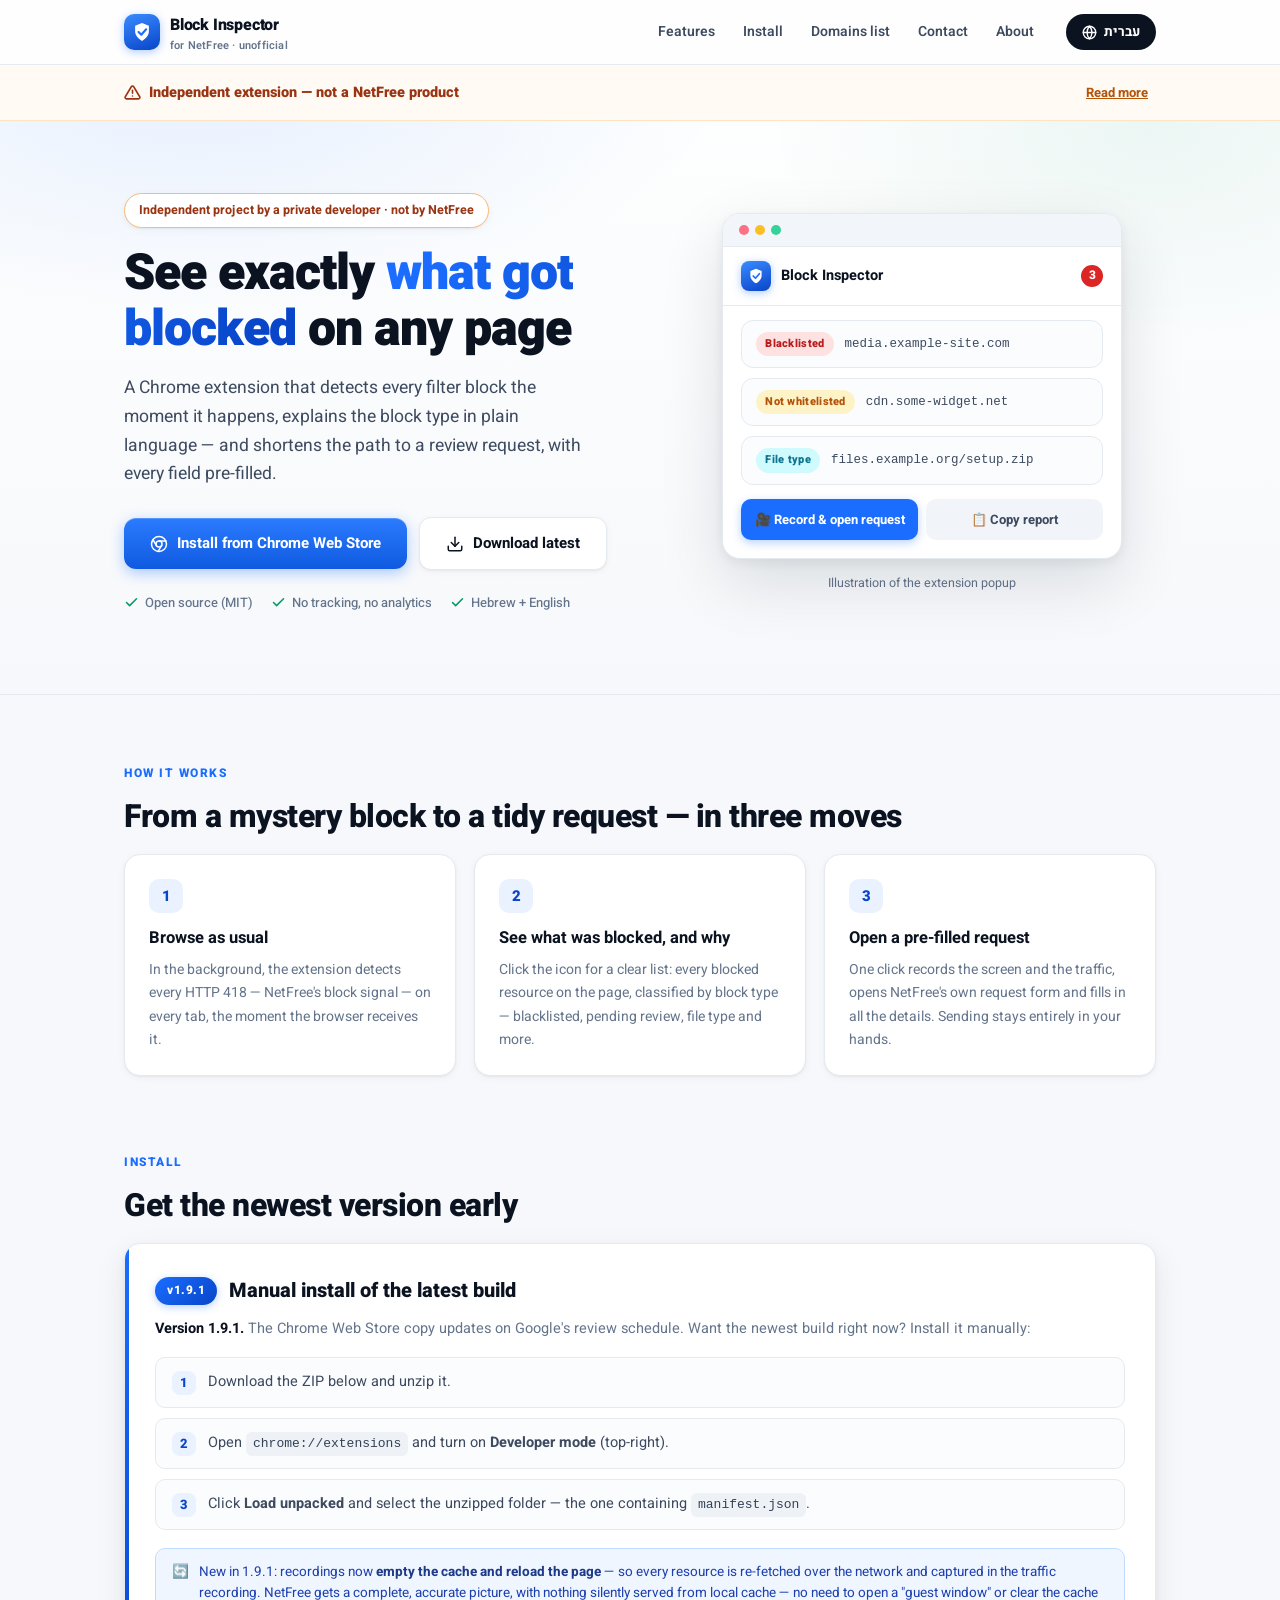
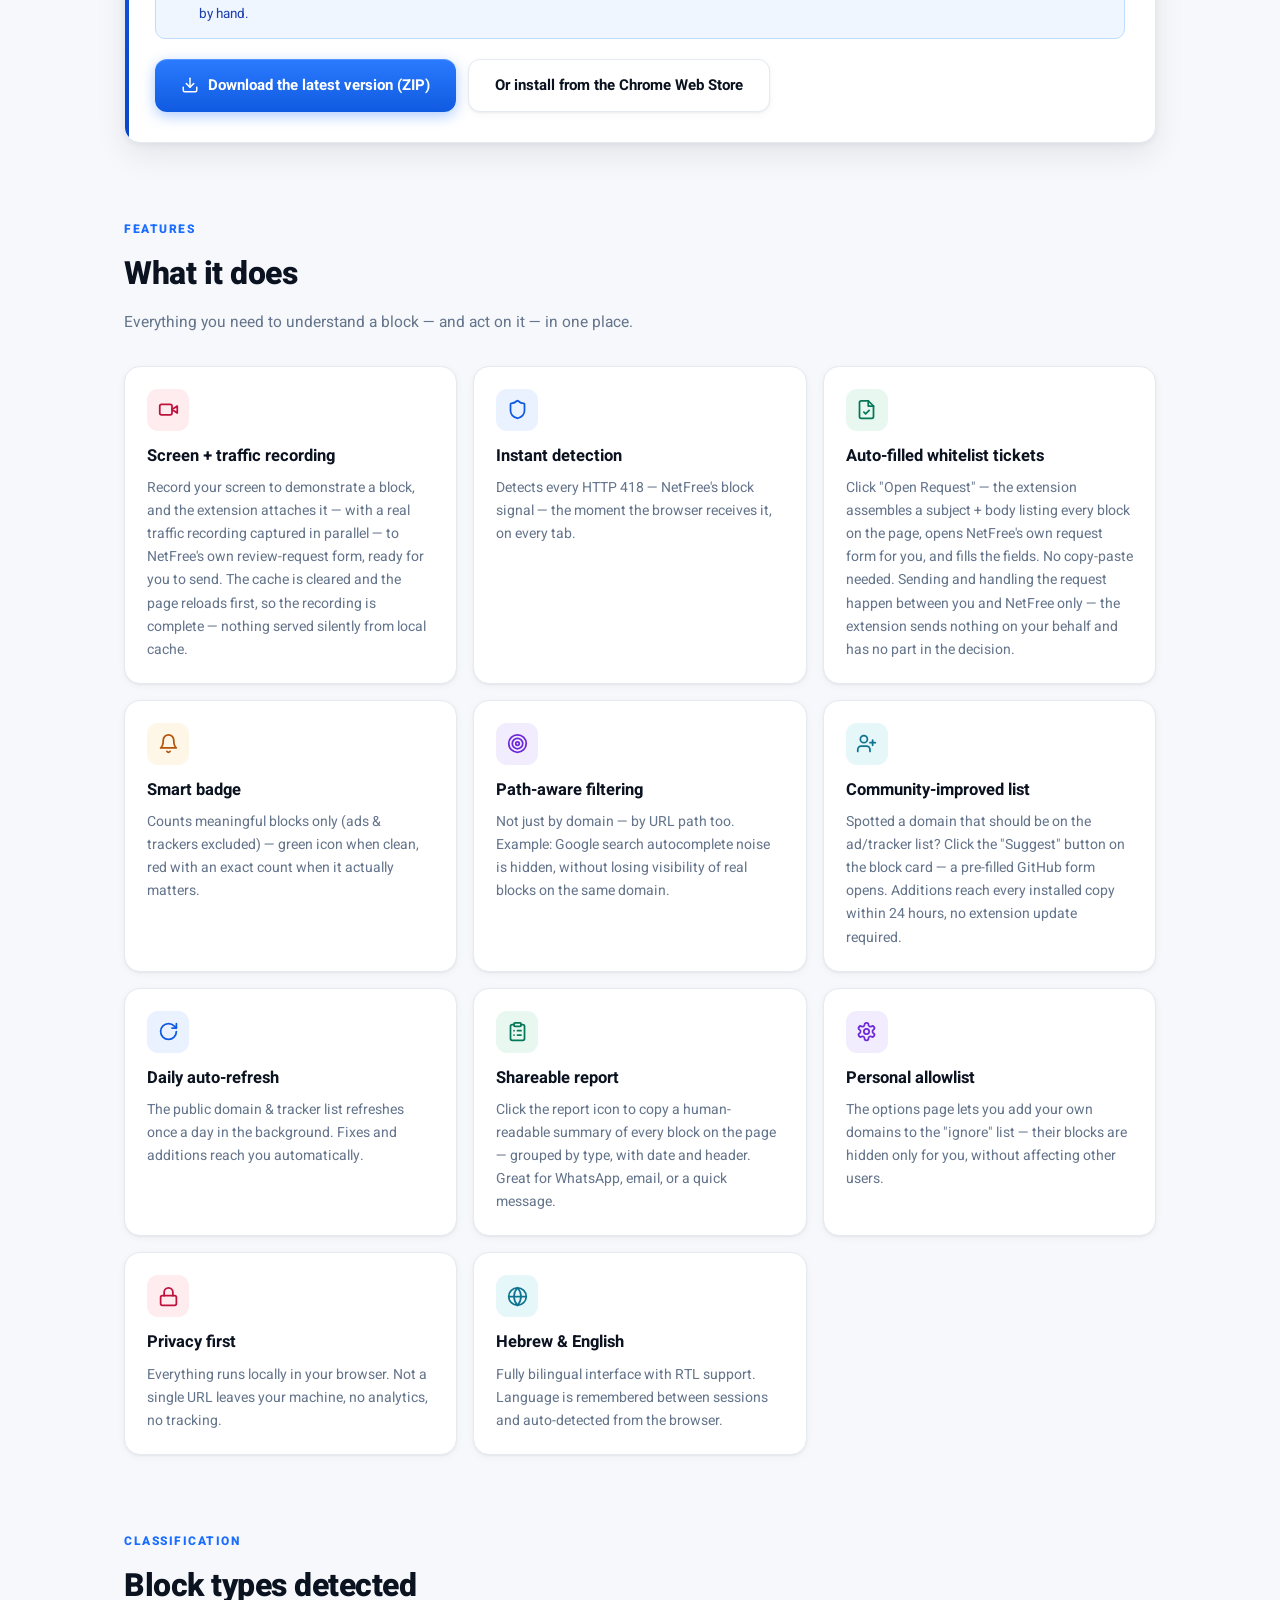
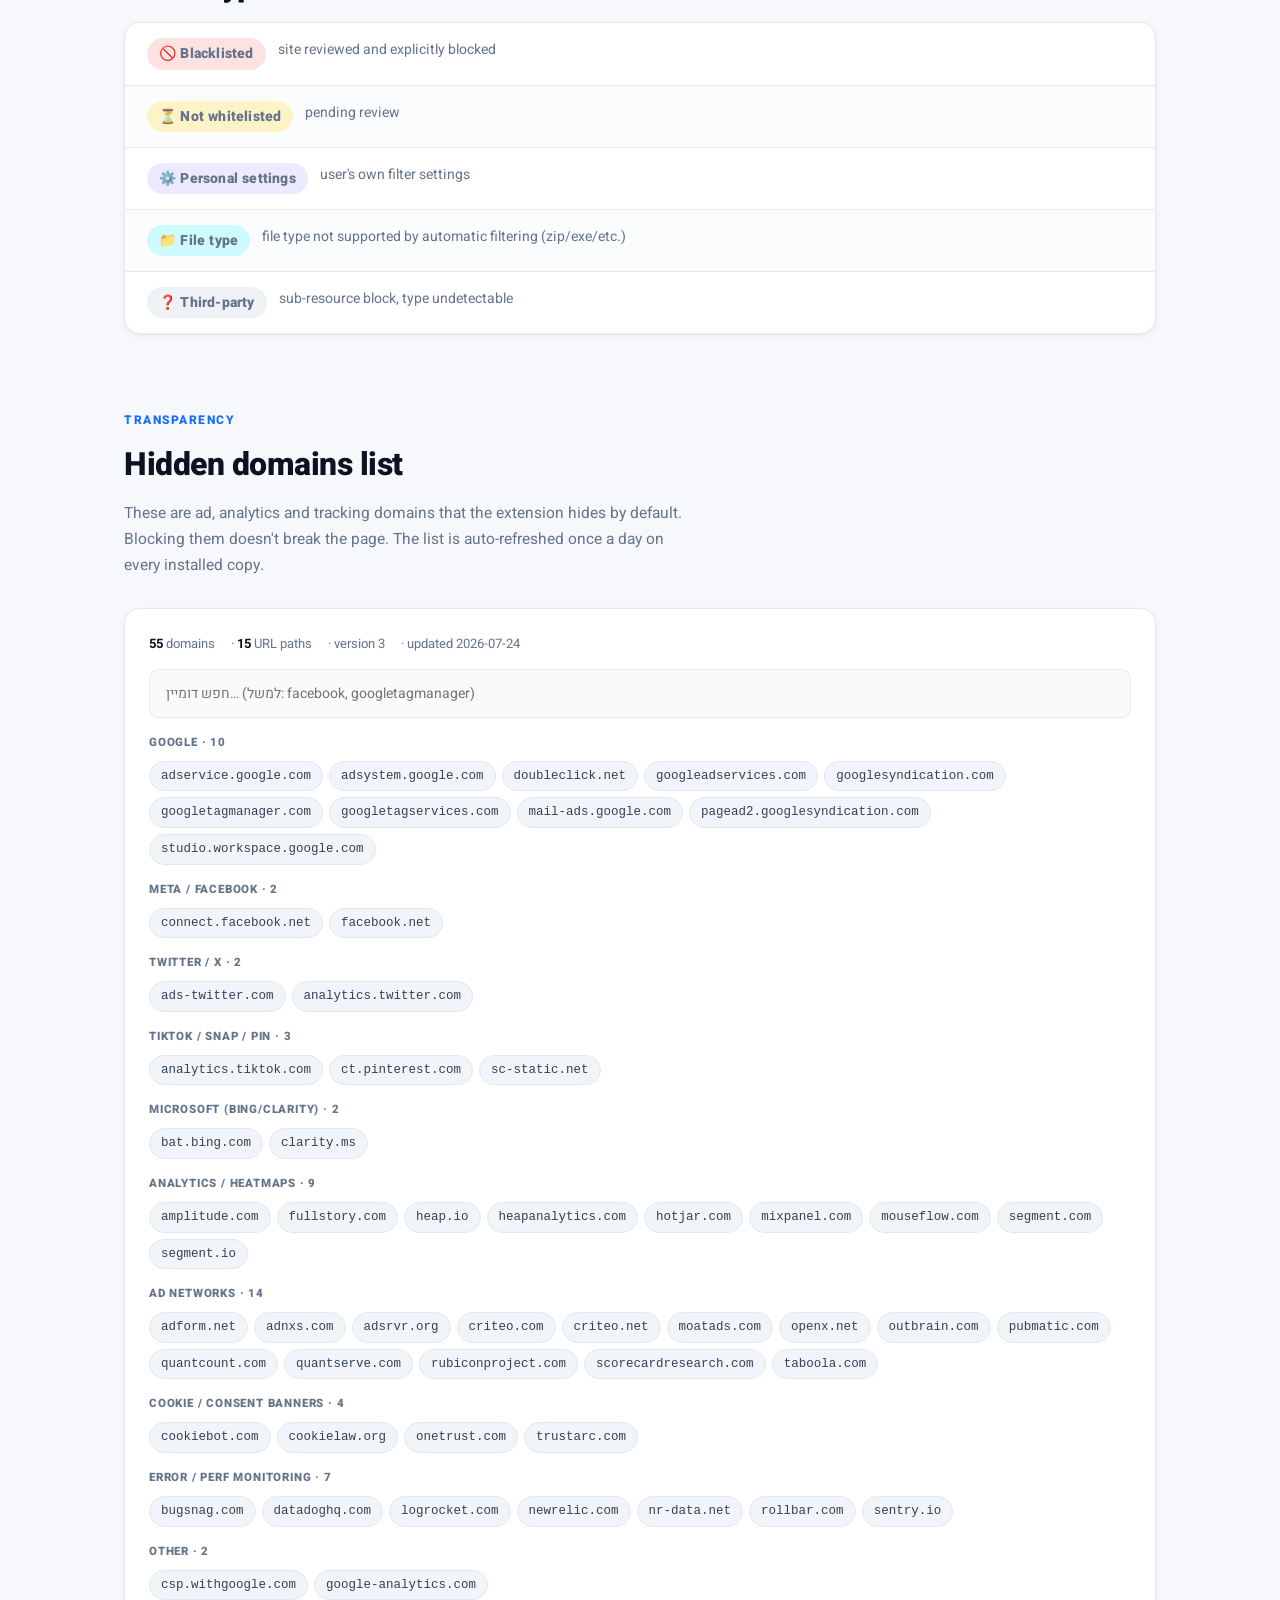
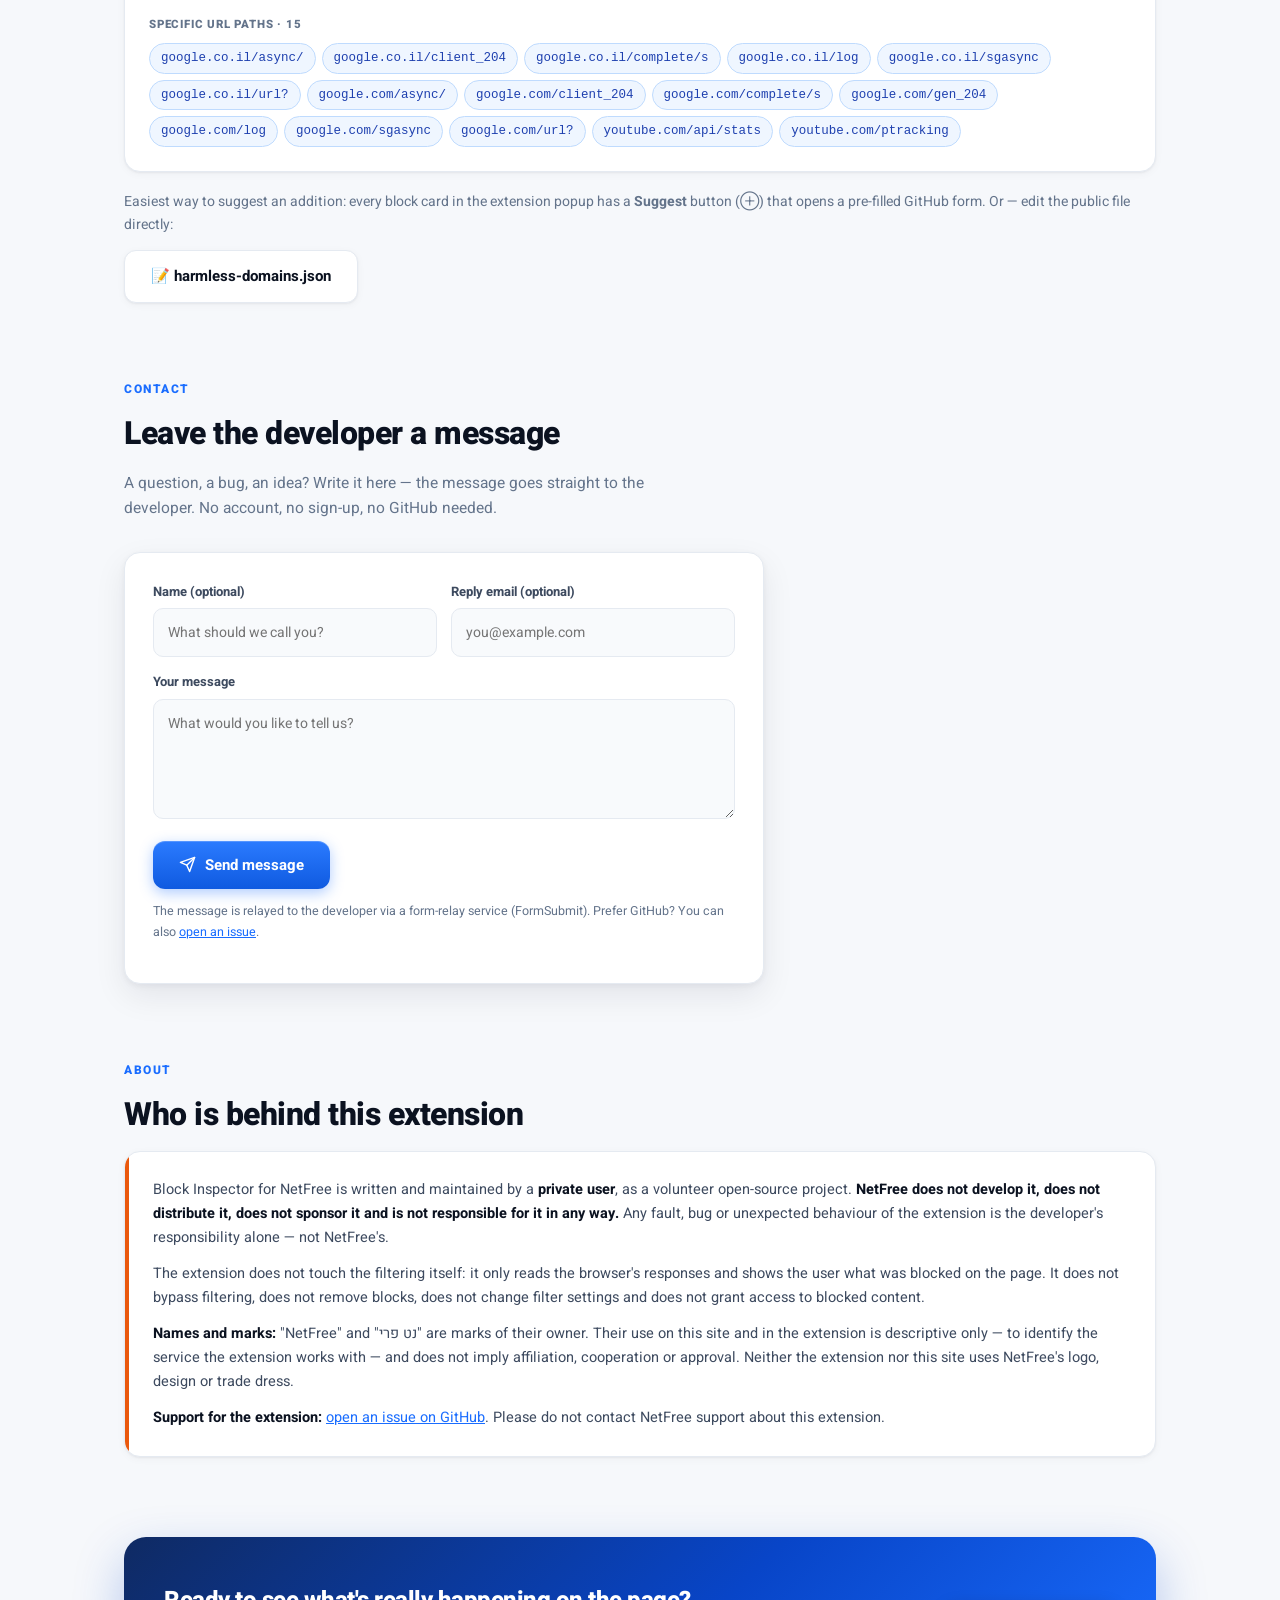
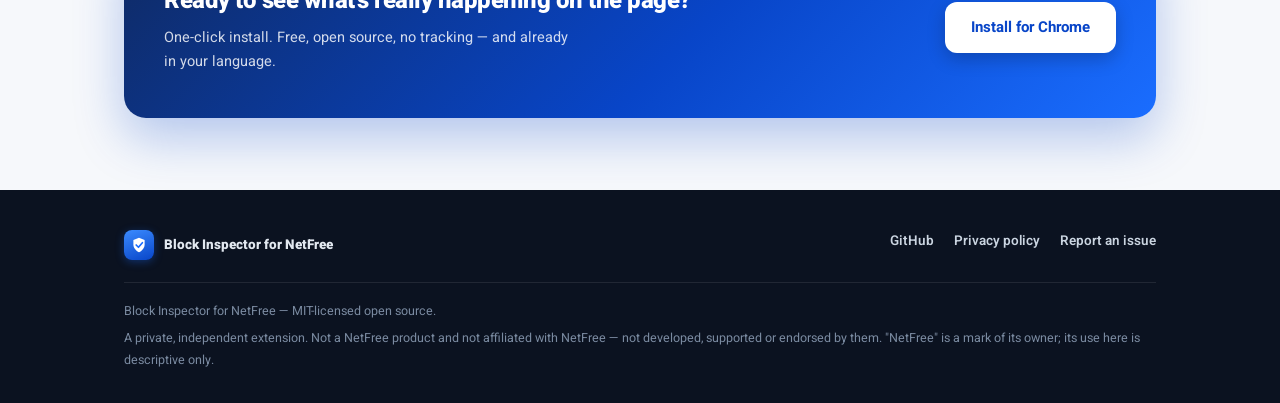
==== commit 5da40cb0: "docs(site): contact form — leave a message without any account New Contact section: name/email optio" ====
--- a/docs/index.html
+++ b/docs/index.html
@@ -441,6 +441,36 @@
   .domain-pill.is-path { background: #eff6ff; color: #1e40af; border-color: #bfdbfe; }
   .domain-empty { text-align: center; color: var(--muted); font-size: 13px; padding: 18px 0; }
 
+  /* ── Contact form ── */
+  .contact-card {
+    background: var(--surface); border: 1px solid var(--line);
+    border-radius: var(--radius); padding: 28px; box-shadow: var(--shadow-md);
+    max-width: 640px;
+  }
+  .contact-grid { display: grid; grid-template-columns: 1fr 1fr; gap: 14px; margin-bottom: 14px; }
+  @media (max-width: 640px) { .contact-grid { grid-template-columns: 1fr; } }
+  .field label {
+    display: block; font-size: 13px; font-weight: 700; color: var(--ink-2);
+    margin-bottom: 6px;
+  }
+  .field input, .field textarea {
+    width: 100%; padding: 12px 14px; font: inherit; font-size: 14px;
+    border: 1px solid var(--line); border-radius: var(--radius-sm);
+    background: #f8fafc; color: var(--ink);
+    transition: border-color .15s ease, background .15s ease, box-shadow .15s ease;
+  }
+  .field input:focus, .field textarea:focus {
+    outline: none; border-color: var(--brand); background: #fff;
+    box-shadow: 0 0 0 3px rgba(26,109,255,.12);
+  }
+  .field textarea { resize: vertical; min-height: 120px; }
+  .field { margin-bottom: 14px; }
+  .contact-foot { display: flex; align-items: center; gap: 14px; flex-wrap: wrap; }
+  .contact-status { font-size: 13.5px; font-weight: 600; }
+  .contact-status.ok { color: var(--accent); }
+  .contact-status.err { color: var(--alert); }
+  .contact-note { margin-top: 12px; font-size: 12.5px; color: var(--muted); }
+
   /* ── About / legal ── */
   .about-card {
     background: var(--surface); border: 1px solid var(--line); border-radius: var(--radius);
@@ -529,6 +559,7 @@
         <a href="#features"><span class="lang-he">יכולות</span><span class="lang-en hidden">Features</span></a>
         <a href="#beta"><span class="lang-he">התקנה</span><span class="lang-en hidden">Install</span></a>
         <a href="#domains"><span class="lang-he">רשימת דומיינים</span><span class="lang-en hidden">Domains list</span></a>
+        <a href="#contact"><span class="lang-he">צור קשר</span><span class="lang-en hidden">Contact</span></a>
         <a href="#about"><span class="lang-he">אודות</span><span class="lang-en hidden">About</span></a>
       </div>
       <button class="lang-switch" id="langSwitch" type="button">English</button>
@@ -921,6 +952,44 @@
       </a>
     </section>
 
+    <!-- ══ Contact ══ -->
+    <section id="contact" class="reveal">
+      <span class="eyebrow lang-he">צור קשר</span>
+      <span class="eyebrow lang-en hidden">Contact</span>
+      <h2 class="lang-he">השאירו הודעה למפתח</h2>
+      <h2 class="lang-en hidden">Leave the developer a message</h2>
+      <p class="section-lead lang-he">שאלה, תקלה או רעיון? כתבו כאן — ההודעה נשלחת ישירות למפתח. בלי חשבון, בלי הרשמה, בלי GitHub.</p>
+      <p class="section-lead lang-en hidden">A question, a bug, an idea? Write it here — the message goes straight to the developer. No account, no sign-up, no GitHub needed.</p>
+      <form class="contact-card" id="contactForm" novalidate>
+        <div class="contact-grid">
+          <div class="field" style="margin-bottom:0;">
+            <label for="cfName"><span class="lang-he">שם (לא חובה)</span><span class="lang-en hidden">Name (optional)</span></label>
+            <input id="cfName" name="name" type="text" autocomplete="name" data-ph-he="איך לקרוא לך?" data-ph-en="What should we call you?" />
+          </div>
+          <div class="field" style="margin-bottom:0;">
+            <label for="cfEmail"><span class="lang-he">אימייל לתשובה (לא חובה)</span><span class="lang-en hidden">Reply email (optional)</span></label>
+            <input id="cfEmail" name="email" type="email" autocomplete="email" dir="ltr" data-ph-he="you@example.com" data-ph-en="you@example.com" />
+          </div>
+        </div>
+        <div class="field">
+          <label for="cfMsg"><span class="lang-he">ההודעה</span><span class="lang-en hidden">Your message</span></label>
+          <textarea id="cfMsg" name="message" required data-ph-he="מה רצית לספר לנו?" data-ph-en="What would you like to tell us?"></textarea>
+        </div>
+        <!-- honeypot — bots fill it, people never see it -->
+        <input type="text" name="_honey" tabindex="-1" autocomplete="off" style="position:absolute;left:-9999px;top:-9999px;" aria-hidden="true" />
+        <div class="contact-foot">
+          <button class="btn btn-primary" id="cfSend" type="submit">
+            <svg width="17" height="17" viewBox="0 0 24 24" fill="none" stroke="currentColor" stroke-width="2" stroke-linecap="round" stroke-linejoin="round" aria-hidden="true"><line x1="22" y1="2" x2="11" y2="13"/><polygon points="22 2 15 22 11 13 2 9 22 2"/></svg>
+            <span class="lang-he">שלח הודעה</span>
+            <span class="lang-en hidden">Send message</span>
+          </button>
+          <span class="contact-status" id="cfStatus" role="status" aria-live="polite"></span>
+        </div>
+        <p class="contact-note lang-he">ההודעה מועברת למפתח דרך שירות ממסר טפסים (FormSubmit). מעדיפים GitHub? אפשר גם <a href="https://github.com/mfvirtualmail-bot/netfree-inspector/issues">לפתוח issue</a>.</p>
+        <p class="contact-note lang-en hidden">The message is relayed to the developer via a form-relay service (FormSubmit). Prefer GitHub? You can also <a href="https://github.com/mfvirtualmail-bot/netfree-inspector/issues">open an issue</a>.</p>
+      </form>
+    </section>
+
     <!-- ══ Who makes this / legal clarification ══ -->
     <section id="about" class="reveal">
       <span class="eyebrow lang-he">אודות</span>
@@ -1070,6 +1139,67 @@
     });
   })();
 
+  // ── Contact form → FormSubmit relay (no login needed) ──────────────
+  (function () {
+    const ENDPOINT = 'https://formsubmit.co/ajax/d712929b323c311dc36d4f7c06bbcc50';
+    const form   = document.getElementById('contactForm');
+    const status = document.getElementById('cfStatus');
+    const send   = document.getElementById('cfSend');
+    if (!form || !status || !send) return;
+
+    // Bilingual placeholders (placeholder attributes can't hold two languages)
+    function applyPlaceholders() {
+      const isHe = document.documentElement.lang === 'he';
+      document.querySelectorAll('[data-ph-he]').forEach(el => {
+        el.placeholder = isHe ? el.dataset.phHe : el.dataset.phEn;
+      });
+    }
+    applyPlaceholders();
+    document.getElementById('langSwitch').addEventListener('click', () => setTimeout(applyPlaceholders, 0));
+
+    form.addEventListener('submit', async (e) => {
+      e.preventDefault();
+      const isHe = document.documentElement.lang === 'he';
+      const msg  = form.message.value.trim();
+      if (!msg) {
+        status.className = 'contact-status err';
+        status.textContent = isHe ? 'כתבו הודעה קודם 🙂' : 'Write a message first 🙂';
+        form.message.focus();
+        return;
+      }
+      if (form._honey.value) return; // bot
+      send.disabled = true;
+      status.className = 'contact-status';
+      status.textContent = isHe ? 'שולח…' : 'Sending…';
+      try {
+        const res = await fetch(ENDPOINT, {
+          method: 'POST',
+          headers: { 'Content-Type': 'application/json', 'Accept': 'application/json' },
+          body: JSON.stringify({
+            name: form.name.value.trim() || '(no name)',
+            email: form.email.value.trim() || undefined,
+            message: msg,
+            _subject: 'Block Inspector — message from the website',
+            page_language: isHe ? 'he' : 'en'
+          })
+        });
+        const json = await res.json().catch(() => ({}));
+        if (res.ok && String(json.success) !== 'false') {
+          status.className = 'contact-status ok';
+          status.textContent = isHe ? '✓ ההודעה נשלחה, תודה!' : '✓ Message sent, thank you!';
+          form.reset();
+        } else { throw new Error('relay refused'); }
+      } catch (err) {
+        status.className = 'contact-status err';
+        status.textContent = isHe
+          ? 'השליחה נכשלה — נסו שוב, או פתחו issue ב-GitHub (קישור למטה).'
+          : 'Sending failed — try again, or open a GitHub issue (link below).';
+      } finally {
+        send.disabled = false;
+      }
+    });
+  })();
+
   // Scroll-reveal (respects prefers-reduced-motion via CSS)
   (function () {
     const els = document.querySelectorAll('.reveal');
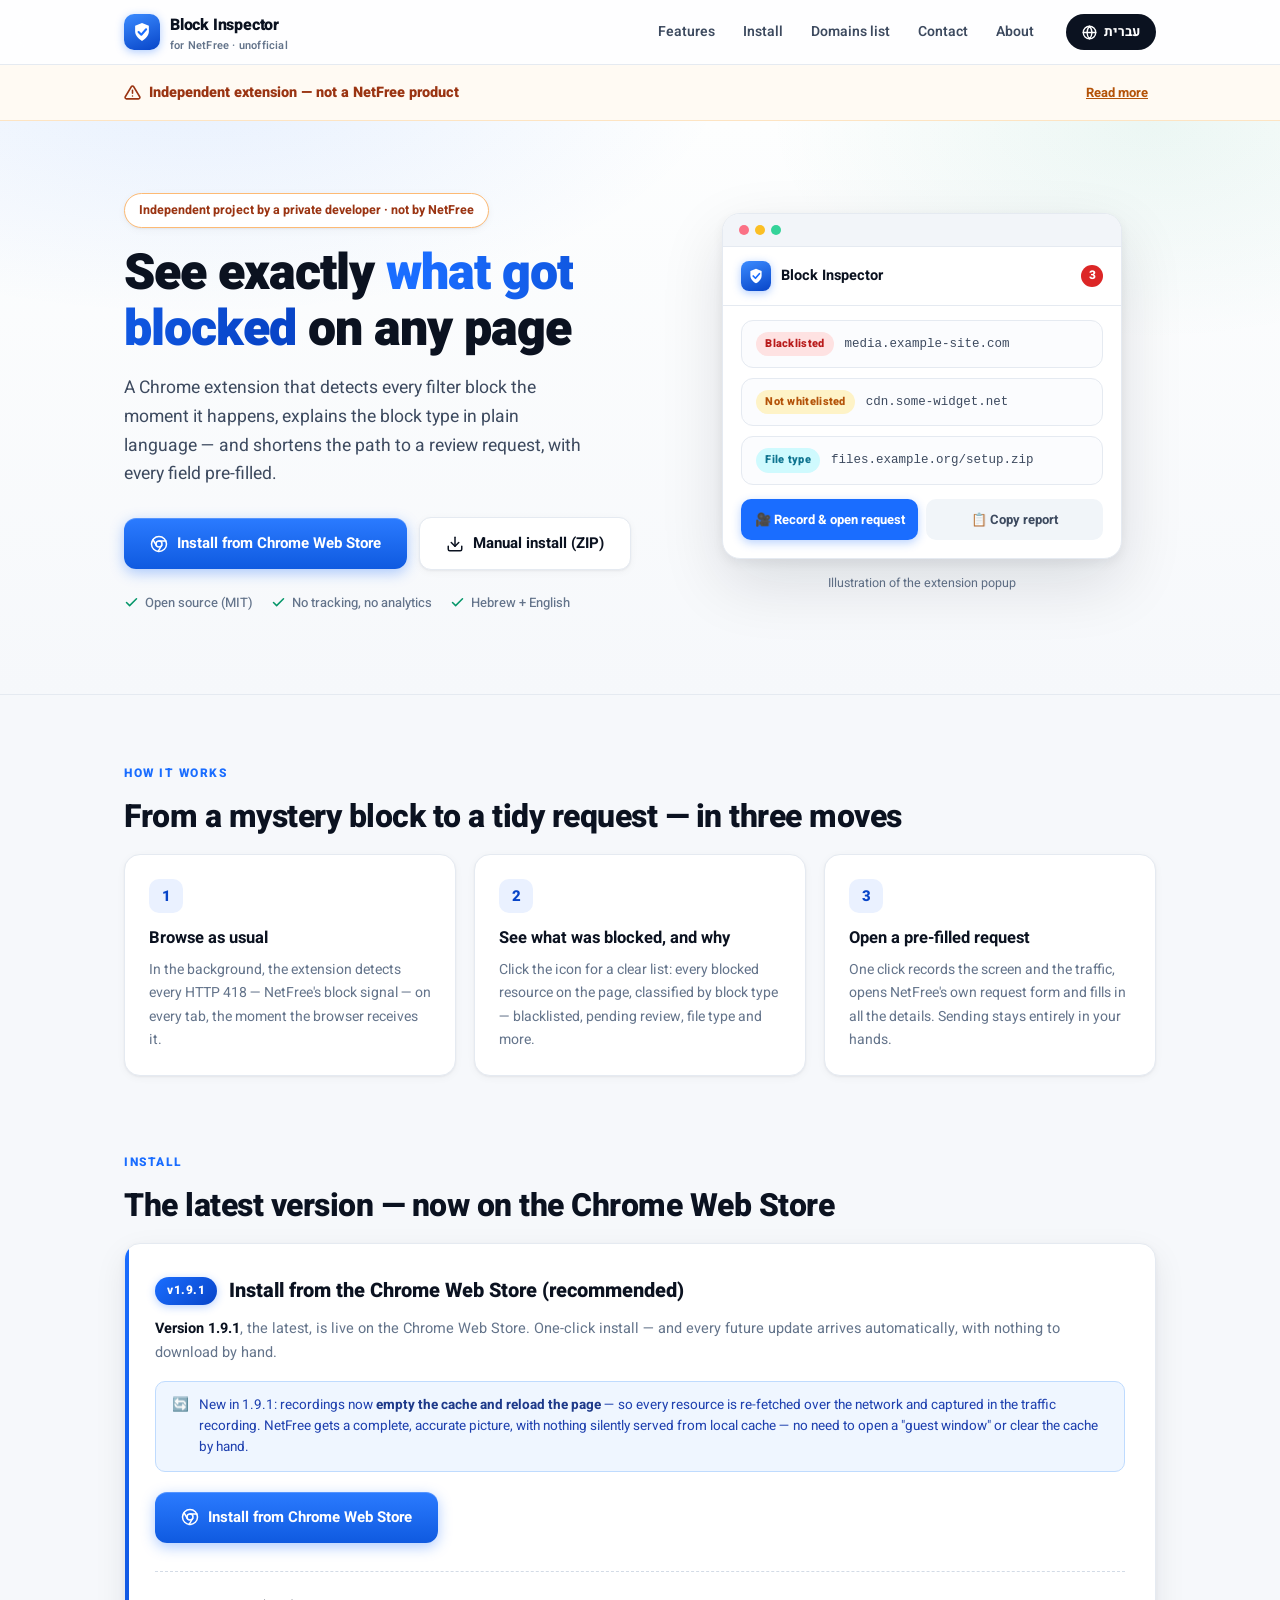
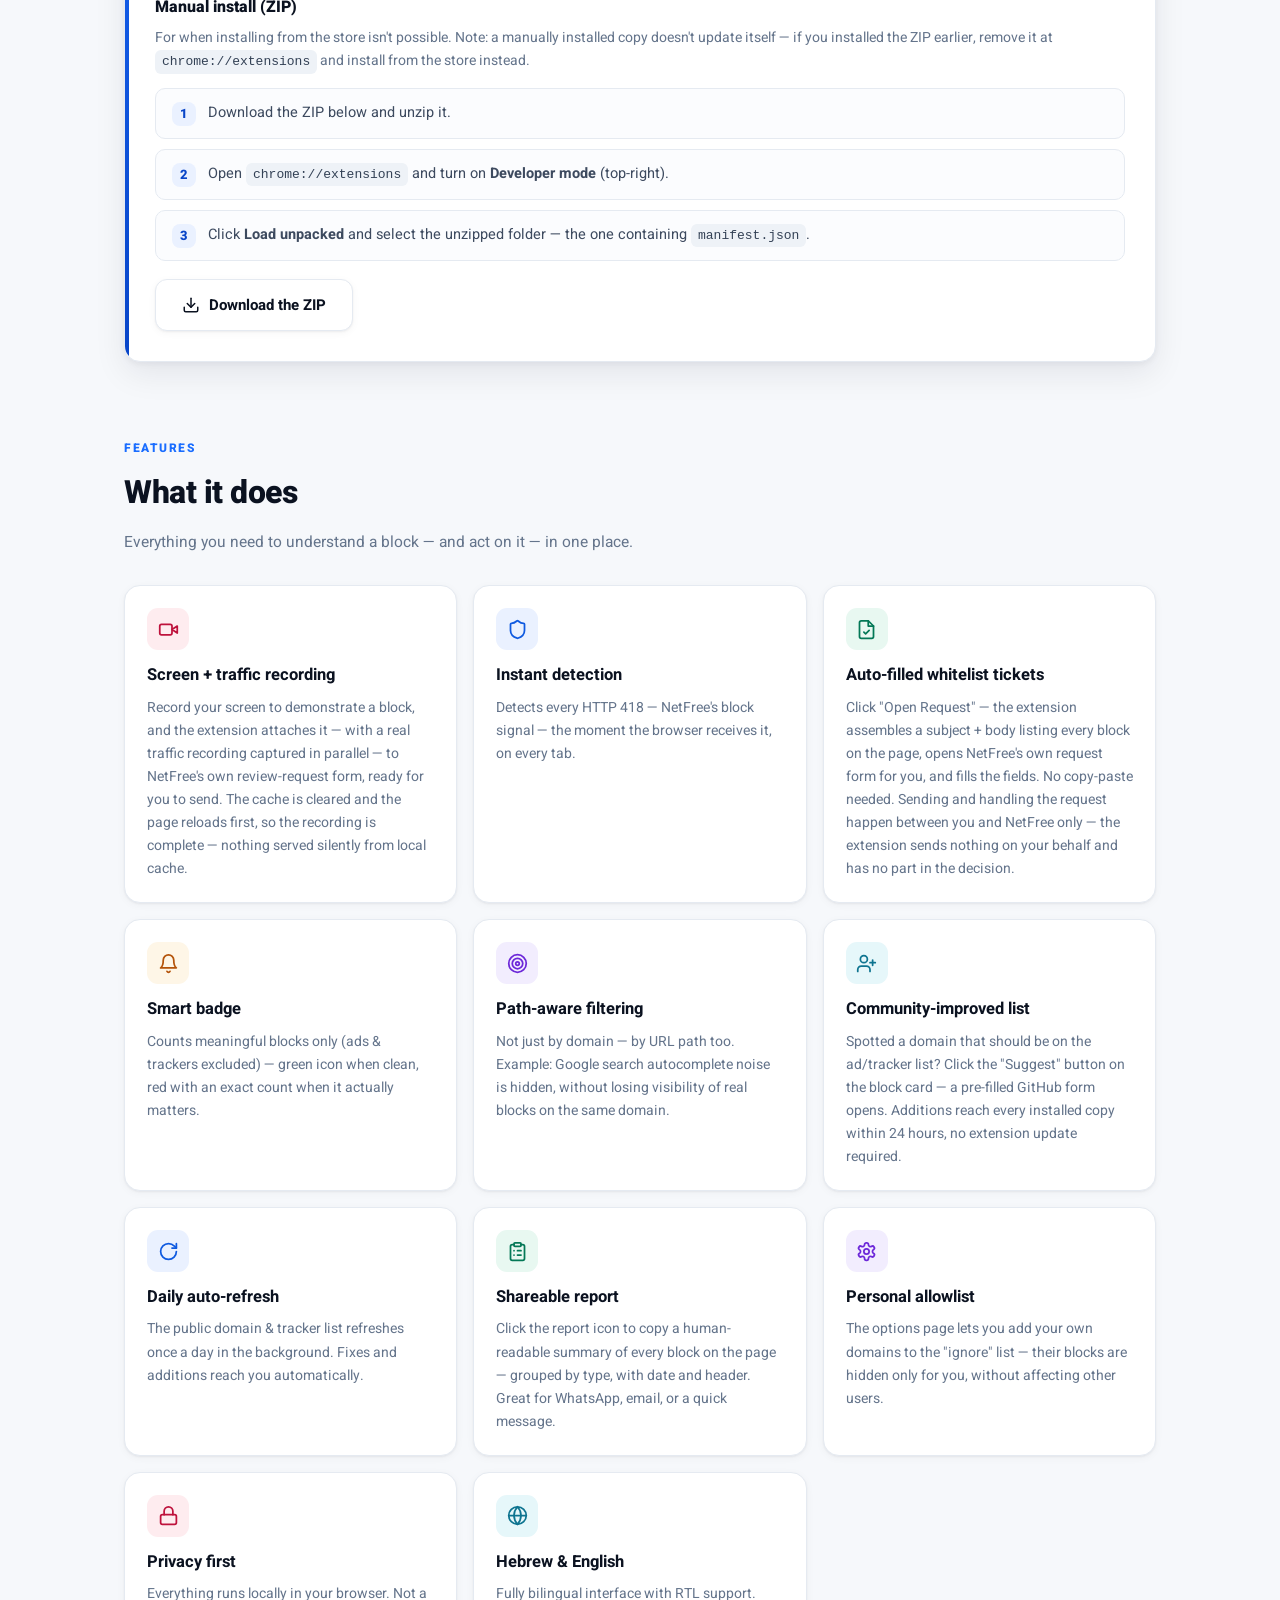
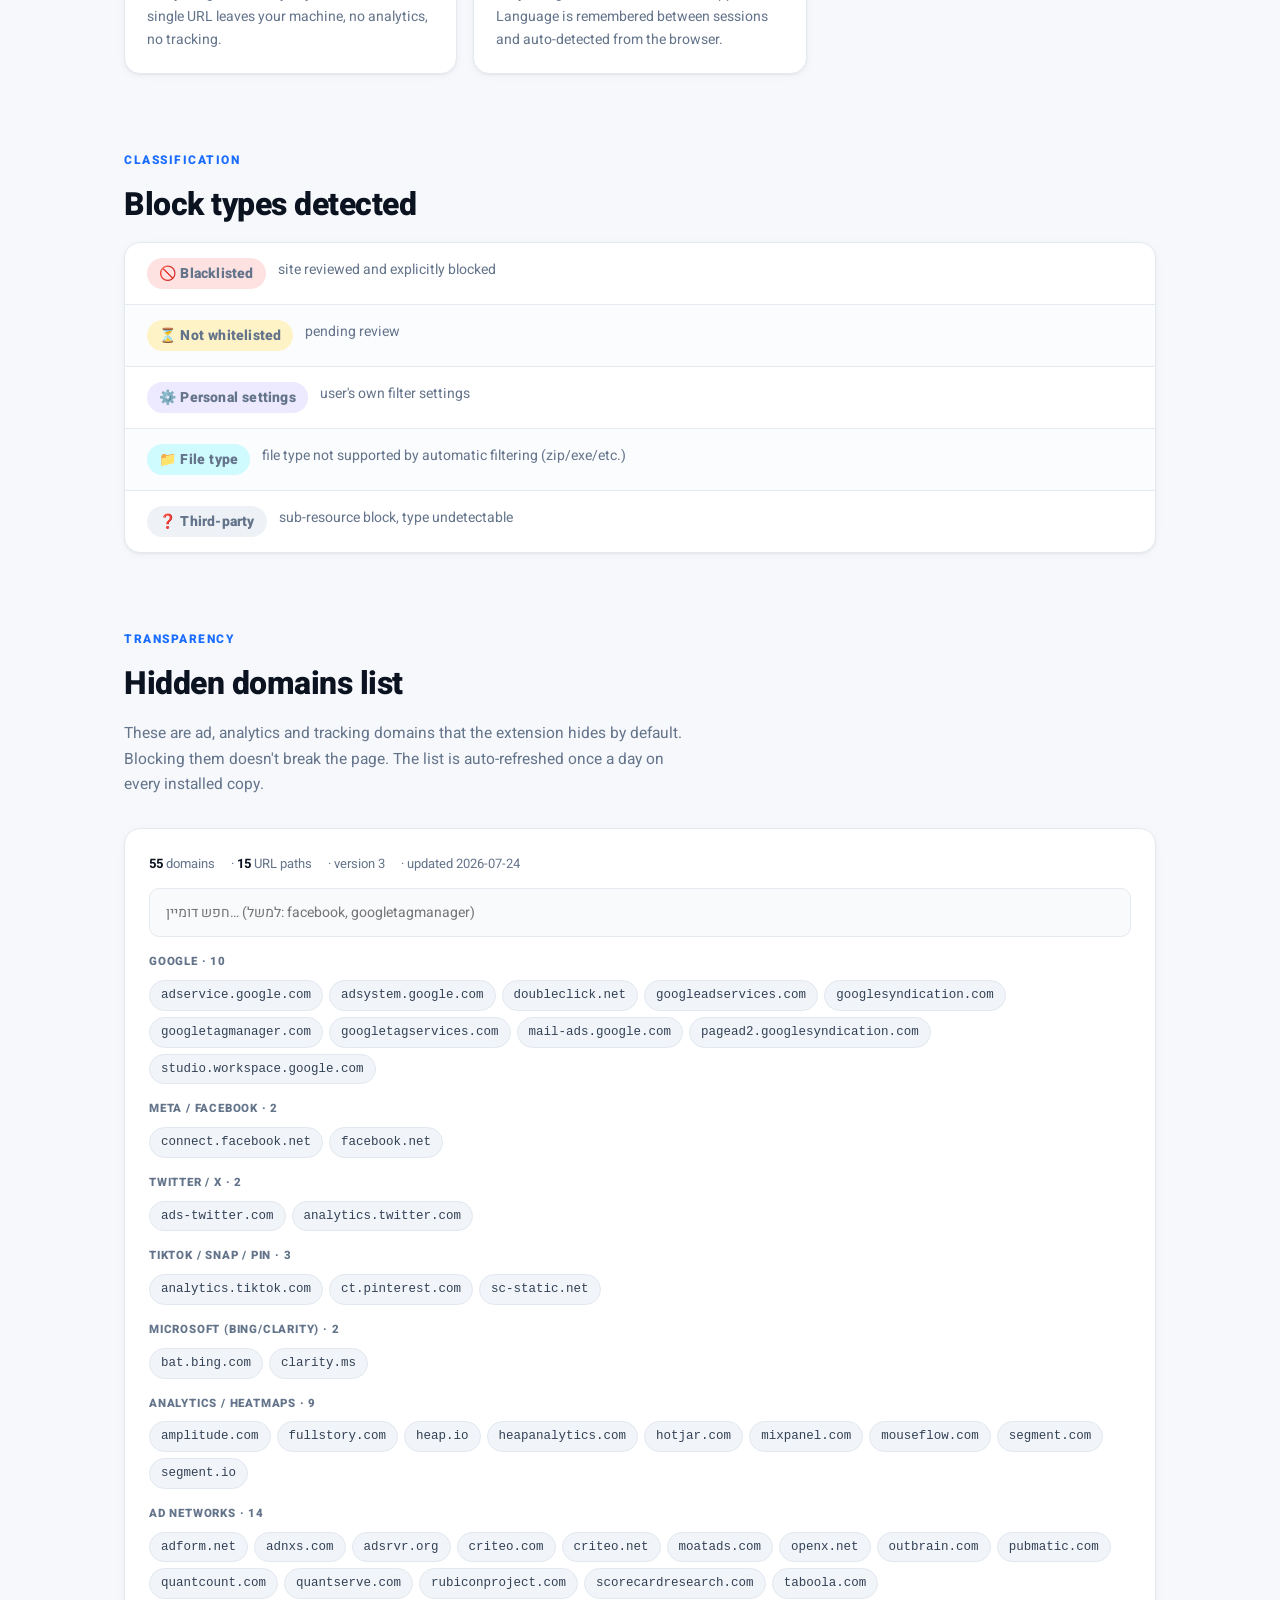
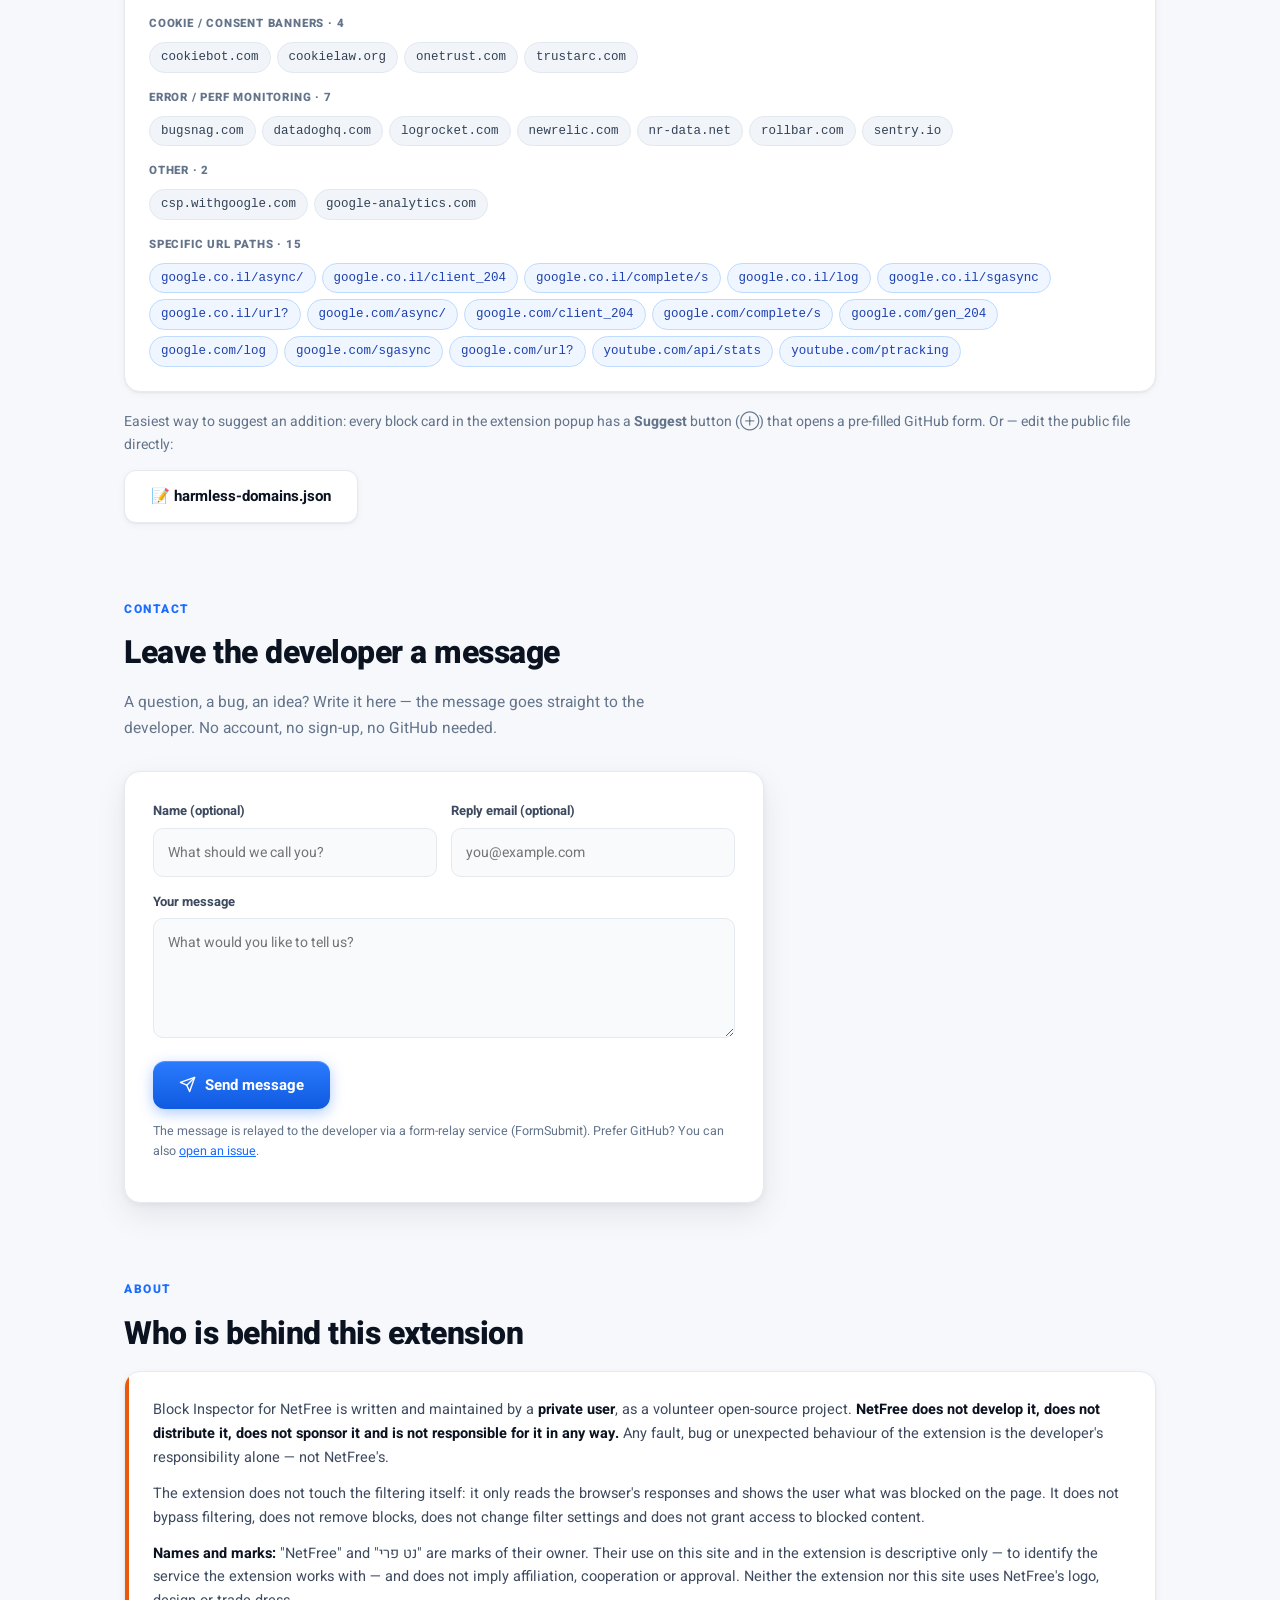
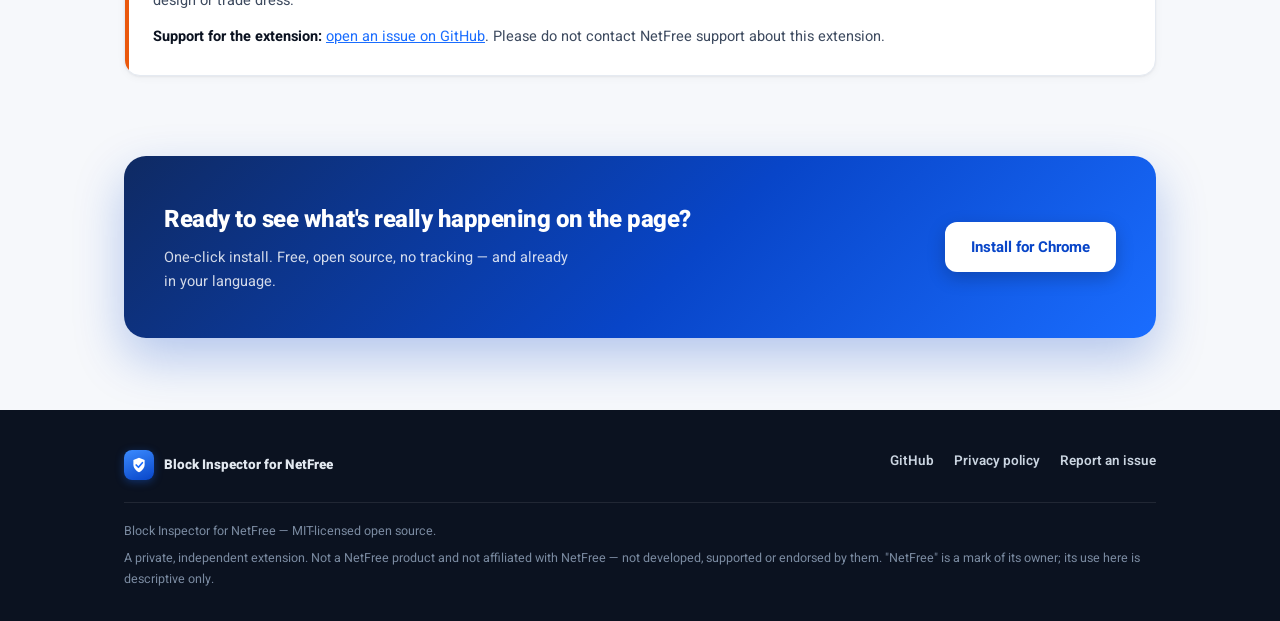
==== commit 868da405: "docs(site): v1.9.1 is live on the Chrome Web Store — drop "get it early" framing The Chrome Web Stor" ====
--- a/docs/index.html
+++ b/docs/index.html
@@ -347,7 +347,7 @@
   .tag-gray   { background: #eef2f6; color: #475569; }
   .block-row span { color: var(--muted); font-size: 14px; }
 
-  /* ── Install / beta ── */
+  /* ── Install ── */
   .install-card {
     background: var(--surface);
     border: 1px solid var(--line);
@@ -401,6 +401,12 @@
     font-size: 13.5px; margin-bottom: 20px; line-height: 1.55;
   }
   .whats-new b { color: #1e3a8a; }
+  .manual-install {
+    margin-top: 28px; padding-top: 22px;
+    border-top: 1px dashed #d3dbe6;
+  }
+  .manual-install h4 { margin: 0 0 6px; font-size: 16px; font-weight: 800; }
+  .manual-install > p { margin: 0 0 14px; color: var(--muted); font-size: 14px; }
 
   /* ── Domains browser ── */
   .domains-box {
@@ -616,15 +622,15 @@
           <p class="tagline lang-he">תוסף Chrome שמזהה כל חסימת סינון ברגע שהיא קורית, מסביר את סוג החסימה בשפה ברורה — ומקצר את הדרך לפתיחת בקשת בדיקה, עם כל הפרטים כבר ממולאים.</p>
           <p class="tagline lang-en hidden">A Chrome extension that detects every filter block the moment it happens, explains the block type in plain language — and shortens the path to a review request, with every field pre-filled.</p>
           <div class="hero-cta">
-            <a class="btn btn-primary" id="storeBtn" href="https://chromewebstore.google.com/detail/netfree-inspector/enapmclemkjcnffgekeknfjcgommamfj" target="_blank" rel="noopener">
+            <a class="btn btn-primary" id="storeBtn" href="https://chromewebstore.google.com/detail/block-inspector-for-netfr/enapmclemkjcnffgekeknfjcgommamfj" target="_blank" rel="noopener">
               <svg width="18" height="18" viewBox="0 0 24 24" fill="none" stroke="currentColor" stroke-width="2" stroke-linecap="round" stroke-linejoin="round" aria-hidden="true"><circle cx="12" cy="12" r="10"/><circle cx="12" cy="12" r="4"/><line x1="21.17" y1="8" x2="12" y2="8"/><line x1="3.95" y1="6.06" x2="8.54" y2="14"/><line x1="10.88" y1="21.94" x2="15.46" y2="14"/></svg>
               <span class="lang-he">התקן מחנות Chrome</span>
               <span class="lang-en hidden">Install from Chrome Web Store</span>
             </a>
-            <a class="btn btn-secondary" href="#beta">
+            <a class="btn btn-secondary" href="#manual">
               <svg width="18" height="18" viewBox="0 0 24 24" fill="none" stroke="currentColor" stroke-width="2" stroke-linecap="round" stroke-linejoin="round" aria-hidden="true"><path d="M21 15v4a2 2 0 0 1-2 2H5a2 2 0 0 1-2-2v-4"/><polyline points="7 10 12 15 17 10"/><line x1="12" y1="15" x2="12" y2="3"/></svg>
-              <span class="lang-he">הורד גרסה אחרונה</span>
-              <span class="lang-en hidden">Download latest</span>
+              <span class="lang-he">התקנה ידנית (ZIP)</span>
+              <span class="lang-en hidden">Manual install (ZIP)</span>
             </a>
           </div>
           <div class="hero-meta">
@@ -727,25 +733,20 @@
       </div>
     </section>
 
-    <!-- ══ Install / latest version ══ -->
+    <!-- ══ Install ══ -->
     <section id="beta" class="reveal">
       <span class="eyebrow lang-he">התקנה</span>
       <span class="eyebrow lang-en hidden">Install</span>
-      <h2 class="lang-he">קבל את הגרסה החדשה עכשיו</h2>
-      <h2 class="lang-en hidden">Get the newest version early</h2>
+      <h2 class="lang-he">הגרסה האחרונה — עכשיו בחנות Chrome</h2>
+      <h2 class="lang-en hidden">The latest version — now on the Chrome Web Store</h2>
       <div class="install-card">
         <div class="install-head">
           <span class="version-badge">v1.9.1</span>
-          <h3 class="lang-he">התקנה ידנית של הגרסה האחרונה</h3>
-          <h3 class="lang-en hidden">Manual install of the latest build</h3>
-        </div>
-        <p class="install-intro lang-he"><b>גרסה 1.9.1.</b> הגרסה בחנות Chrome מתעדכנת לפי לוח הבדיקה של Google. רוצה כבר עכשיו את הגרסה האחרונה? התקן אותה ידנית:</p>
-        <p class="install-intro lang-en hidden"><b>Version 1.9.1.</b> The Chrome Web Store copy updates on Google's review schedule. Want the newest build right now? Install it manually:</p>
-        <ol class="install-steps">
-          <li><span><span class="lang-he">הורד את קובץ ה-ZIP למטה וחלץ אותו.</span><span class="lang-en hidden">Download the ZIP below and unzip it.</span></span></li>
-          <li><span><span class="lang-he">פתח <code>chrome://extensions</code> והפעל <b>מצב מפתח</b> (Developer mode) בפינה העליונה.</span><span class="lang-en hidden">Open <code>chrome://extensions</code> and turn on <b>Developer mode</b> (top-right).</span></span></li>
-          <li><span><span class="lang-he">לחץ <b>טען לא ארוז</b> (Load unpacked) ובחר את התיקייה שחילצת — זו שמכילה את <code>manifest.json</code>.</span><span class="lang-en hidden">Click <b>Load unpacked</b> and select the unzipped folder — the one containing <code>manifest.json</code>.</span></span></li>
-        </ol>
+          <h3 class="lang-he">התקנה מחנות Chrome (מומלץ)</h3>
+          <h3 class="lang-en hidden">Install from the Chrome Web Store (recommended)</h3>
+        </div>
+        <p class="install-intro lang-he"><b>גרסה 1.9.1</b>, הגרסה האחרונה, זמינה בחנות Chrome. התקנה בלחיצה אחת — וכל עדכון עתידי מגיע אוטומטית, בלי להוריד שום דבר ידנית.</p>
+        <p class="install-intro lang-en hidden"><b>Version 1.9.1</b>, the latest, is live on the Chrome Web Store. One-click install — and every future update arrives automatically, with nothing to download by hand.</p>
         <div class="whats-new">
           <span aria-hidden="true">🔄</span>
           <span>
@@ -753,15 +754,27 @@
             <span class="lang-en hidden">New in 1.9.1: recordings now <b>empty the cache and reload the page</b> — so every resource is re-fetched over the network and captured in the traffic recording. NetFree gets a complete, accurate picture, with nothing silently served from local cache — no need to open a "guest window" or clear the cache by hand.</span>
           </span>
         </div>
-        <div style="display:flex;gap:12px;flex-wrap:wrap;">
-          <a class="btn btn-primary" href="https://github.com/mfvirtualmail-bot/netfree-inspector/releases/latest/download/netfree-inspector.zip">
+        <a class="btn btn-primary" href="https://chromewebstore.google.com/detail/block-inspector-for-netfr/enapmclemkjcnffgekeknfjcgommamfj" target="_blank" rel="noopener">
+          <svg width="18" height="18" viewBox="0 0 24 24" fill="none" stroke="currentColor" stroke-width="2" stroke-linecap="round" stroke-linejoin="round" aria-hidden="true"><circle cx="12" cy="12" r="10"/><circle cx="12" cy="12" r="4"/><line x1="21.17" y1="8" x2="12" y2="8"/><line x1="3.95" y1="6.06" x2="8.54" y2="14"/><line x1="10.88" y1="21.94" x2="15.46" y2="14"/></svg>
+          <span class="lang-he">התקן מחנות Chrome</span>
+          <span class="lang-en hidden">Install from Chrome Web Store</span>
+        </a>
+
+        <!-- Manual (unpacked) install — for anyone who can't use the store -->
+        <div class="manual-install" id="manual">
+          <h4 class="lang-he">התקנה ידנית (ZIP)</h4>
+          <h4 class="lang-en hidden">Manual install (ZIP)</h4>
+          <p class="lang-he">למי שאין אפשרות להתקין מהחנות. שים לב: עותק שהותקן ידנית אינו מתעדכן מעצמו — אם התקנת בעבר את ה-ZIP, מומלץ להסיר אותו ב-<code>chrome://extensions</code> ולהתקין מהחנות.</p>
+          <p class="lang-en hidden">For when installing from the store isn't possible. Note: a manually installed copy doesn't update itself — if you installed the ZIP earlier, remove it at <code>chrome://extensions</code> and install from the store instead.</p>
+          <ol class="install-steps">
+            <li><span><span class="lang-he">הורד את קובץ ה-ZIP למטה וחלץ אותו.</span><span class="lang-en hidden">Download the ZIP below and unzip it.</span></span></li>
+            <li><span><span class="lang-he">פתח <code>chrome://extensions</code> והפעל <b>מצב מפתח</b> (Developer mode) בפינה העליונה.</span><span class="lang-en hidden">Open <code>chrome://extensions</code> and turn on <b>Developer mode</b> (top-right).</span></span></li>
+            <li><span><span class="lang-he">לחץ <b>טען לא ארוז</b> (Load unpacked) ובחר את התיקייה שחילצת — זו שמכילה את <code>manifest.json</code>.</span><span class="lang-en hidden">Click <b>Load unpacked</b> and select the unzipped folder — the one containing <code>manifest.json</code>.</span></span></li>
+          </ol>
+          <a class="btn btn-secondary" href="https://github.com/mfvirtualmail-bot/netfree-inspector/releases/latest/download/netfree-inspector.zip">
             <svg width="18" height="18" viewBox="0 0 24 24" fill="none" stroke="currentColor" stroke-width="2" stroke-linecap="round" stroke-linejoin="round" aria-hidden="true"><path d="M21 15v4a2 2 0 0 1-2 2H5a2 2 0 0 1-2-2v-4"/><polyline points="7 10 12 15 17 10"/><line x1="12" y1="15" x2="12" y2="3"/></svg>
-            <span class="lang-he">הורד את הגרסה האחרונה (ZIP)</span>
-            <span class="lang-en hidden">Download the latest version (ZIP)</span>
-          </a>
-          <a class="btn btn-secondary" href="https://chromewebstore.google.com/detail/netfree-inspector/enapmclemkjcnffgekeknfjcgommamfj" target="_blank" rel="noopener">
-            <span class="lang-he">או התקן מחנות Chrome</span>
-            <span class="lang-en hidden">Or install from the Chrome Web Store</span>
+            <span class="lang-he">הורד קובץ ZIP</span>
+            <span class="lang-en hidden">Download the ZIP</span>
           </a>
         </div>
       </div>
@@ -1044,7 +1057,7 @@
         <p class="lang-he">התקנה בלחיצה אחת. חינם, קוד פתוח, בלי מעקב — והשפה כבר מותאמת אליכם.</p>
         <p class="lang-en hidden">One-click install. Free, open source, no tracking — and already in your language.</p>
       </div>
-      <a class="btn btn-white" href="https://chromewebstore.google.com/detail/netfree-inspector/enapmclemkjcnffgekeknfjcgommamfj" target="_blank" rel="noopener">
+      <a class="btn btn-white" href="https://chromewebstore.google.com/detail/block-inspector-for-netfr/enapmclemkjcnffgekeknfjcgommamfj" target="_blank" rel="noopener">
         <span class="lang-he">התקן ל-Chrome</span>
         <span class="lang-en hidden">Install for Chrome</span>
       </a>
@@ -1141,7 +1154,8 @@
 
   // ── Contact form → FormSubmit relay (no login needed) ──────────────
   (function () {
-    const ENDPOINT = 'https://formsubmit.co/ajax/d712929b323c311dc36d4f7c06bbcc50';
+    // Recipient assembled at runtime so the address isn't scrapeable from the page source
+    const ENDPOINT = 'https://formsubmit.co/ajax/' + ['mf', 'virtualmail'].join('.') + '@' + ['gmail', 'com'].join('.');
     const form   = document.getElementById('contactForm');
     const status = document.getElementById('cfStatus');
     const send   = document.getElementById('cfSend');
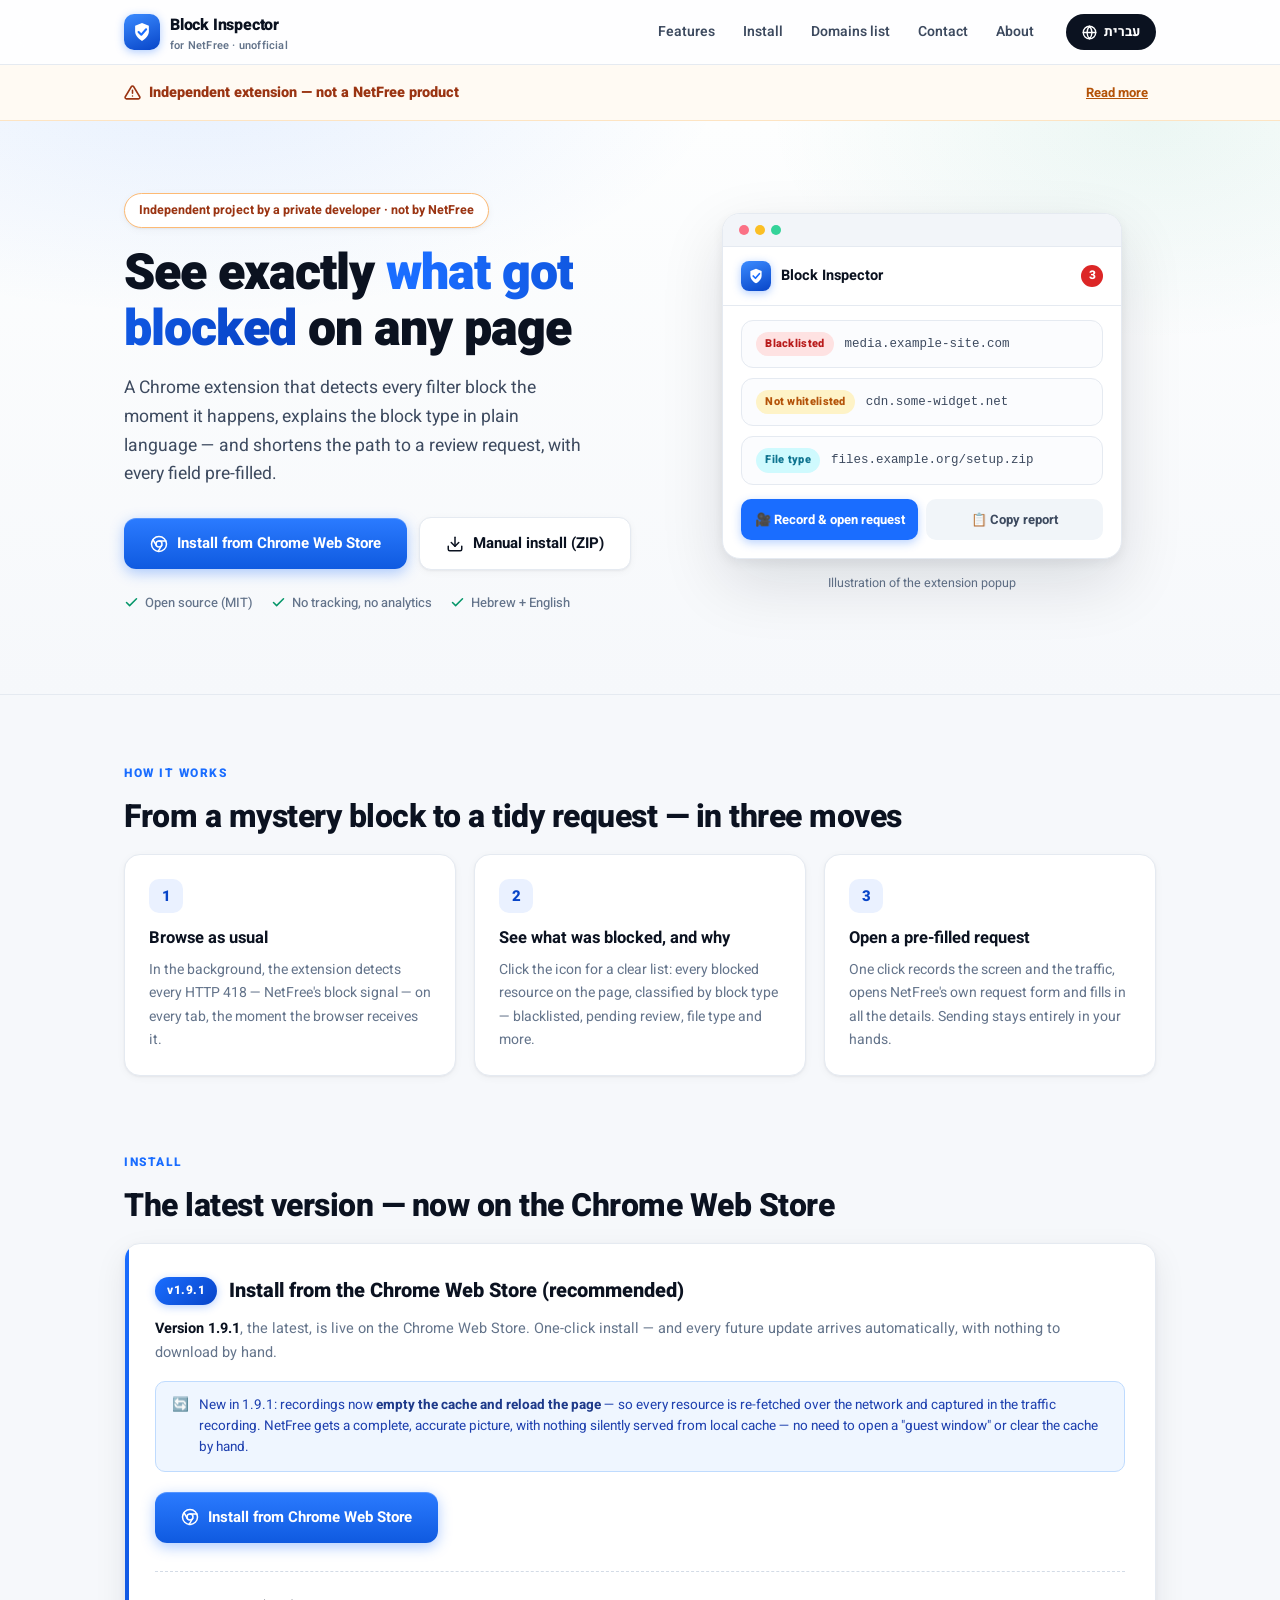
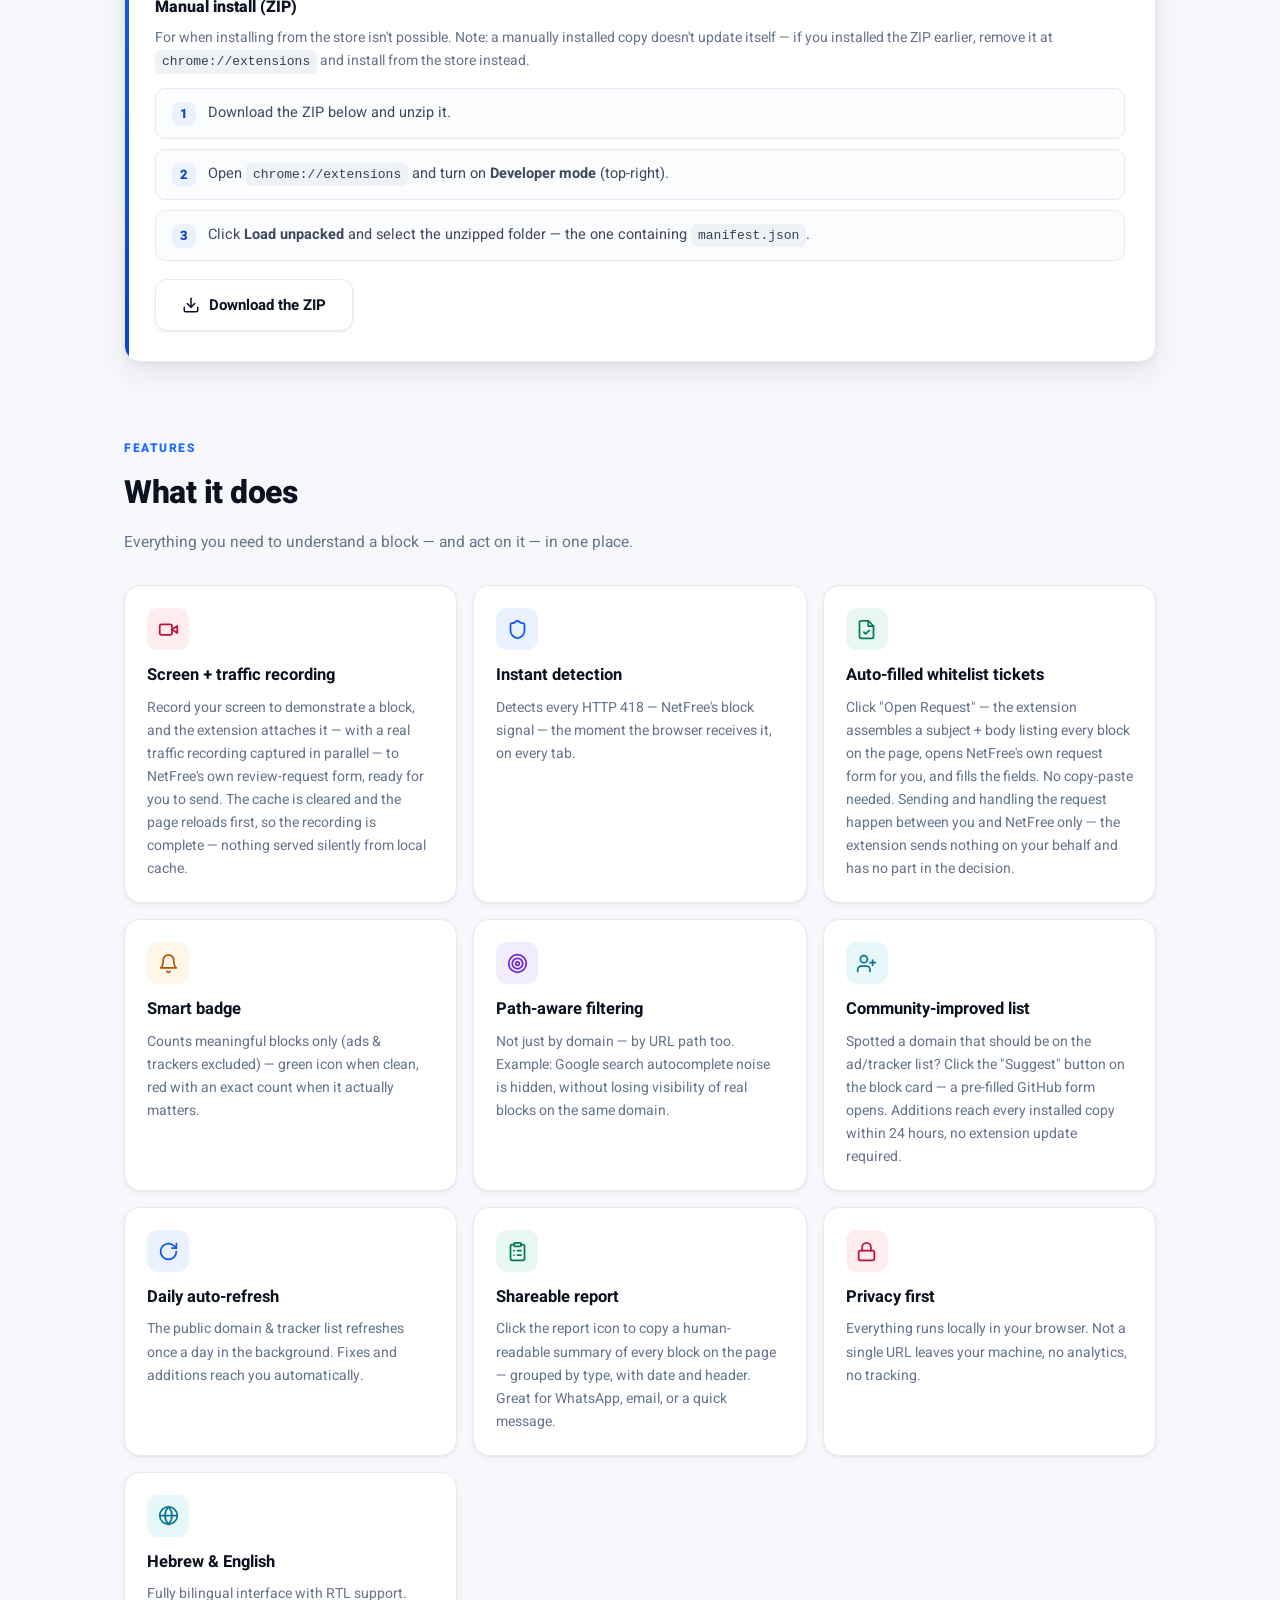
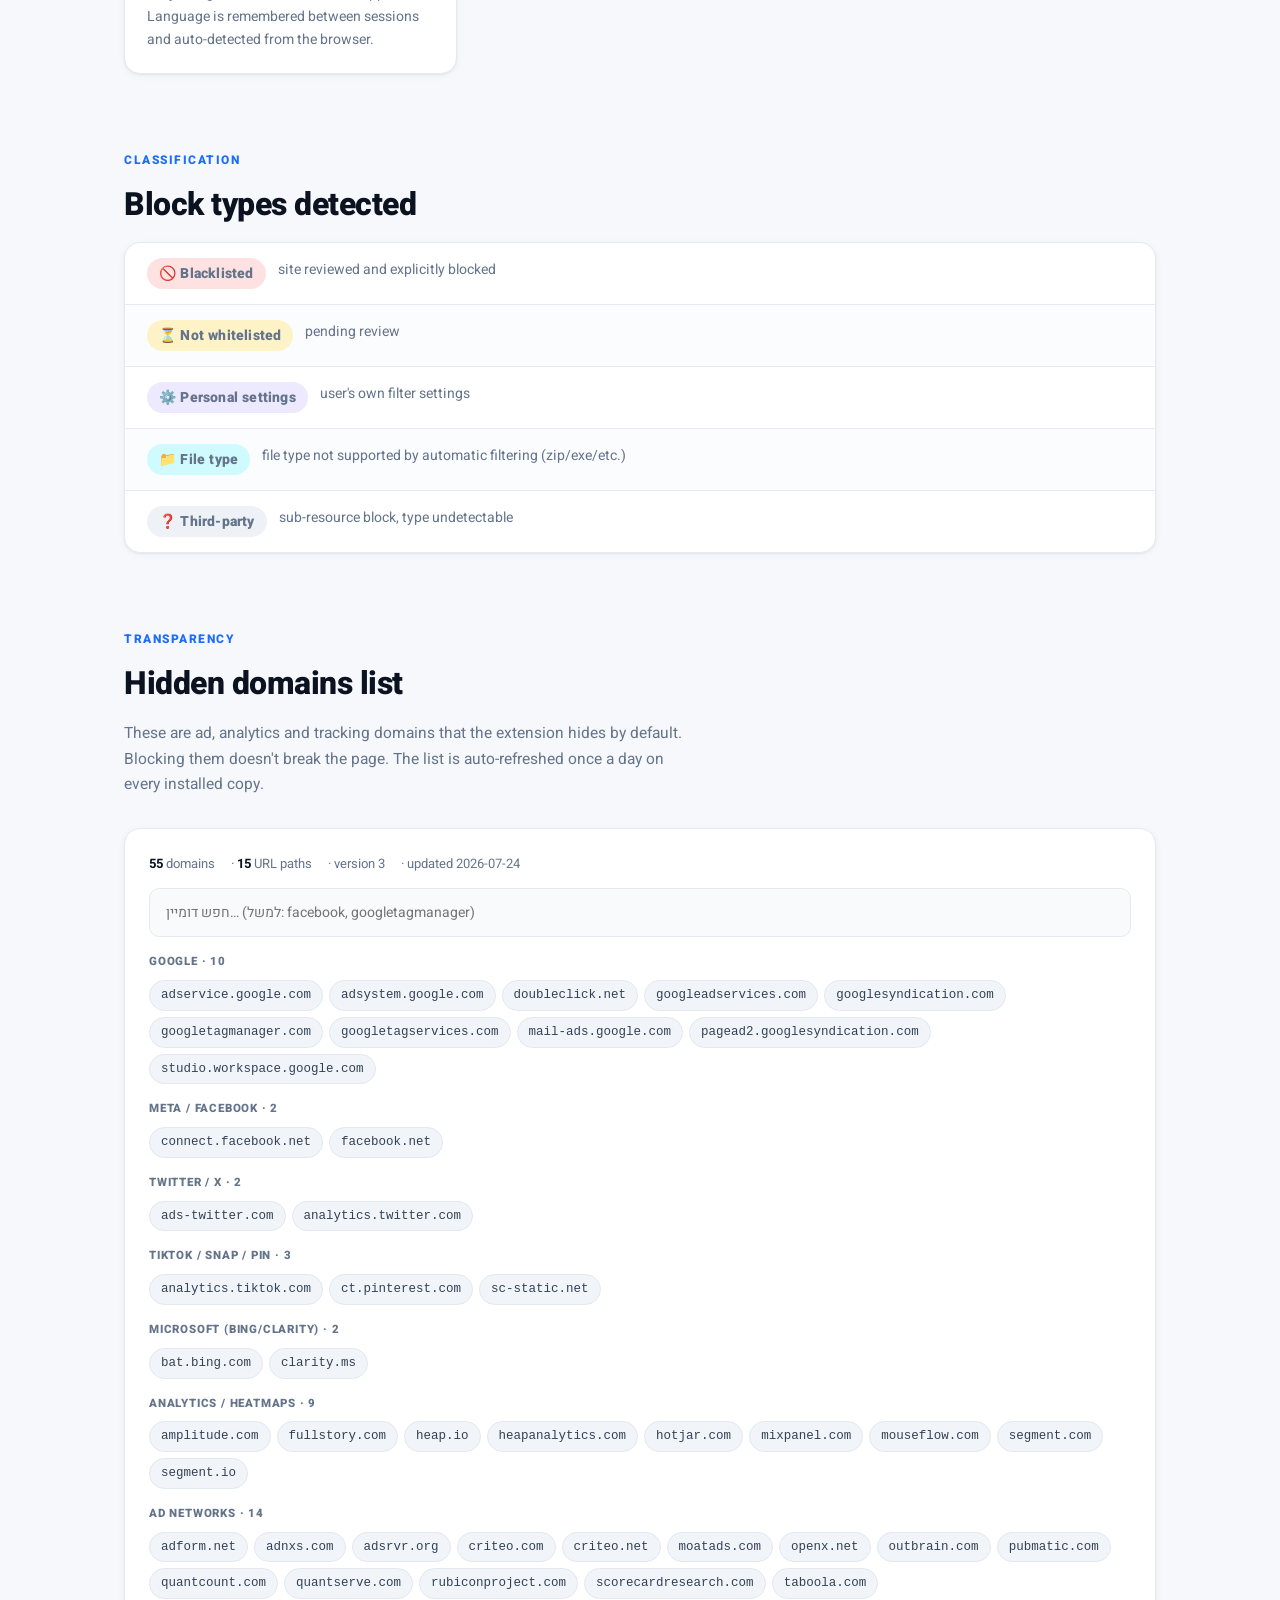
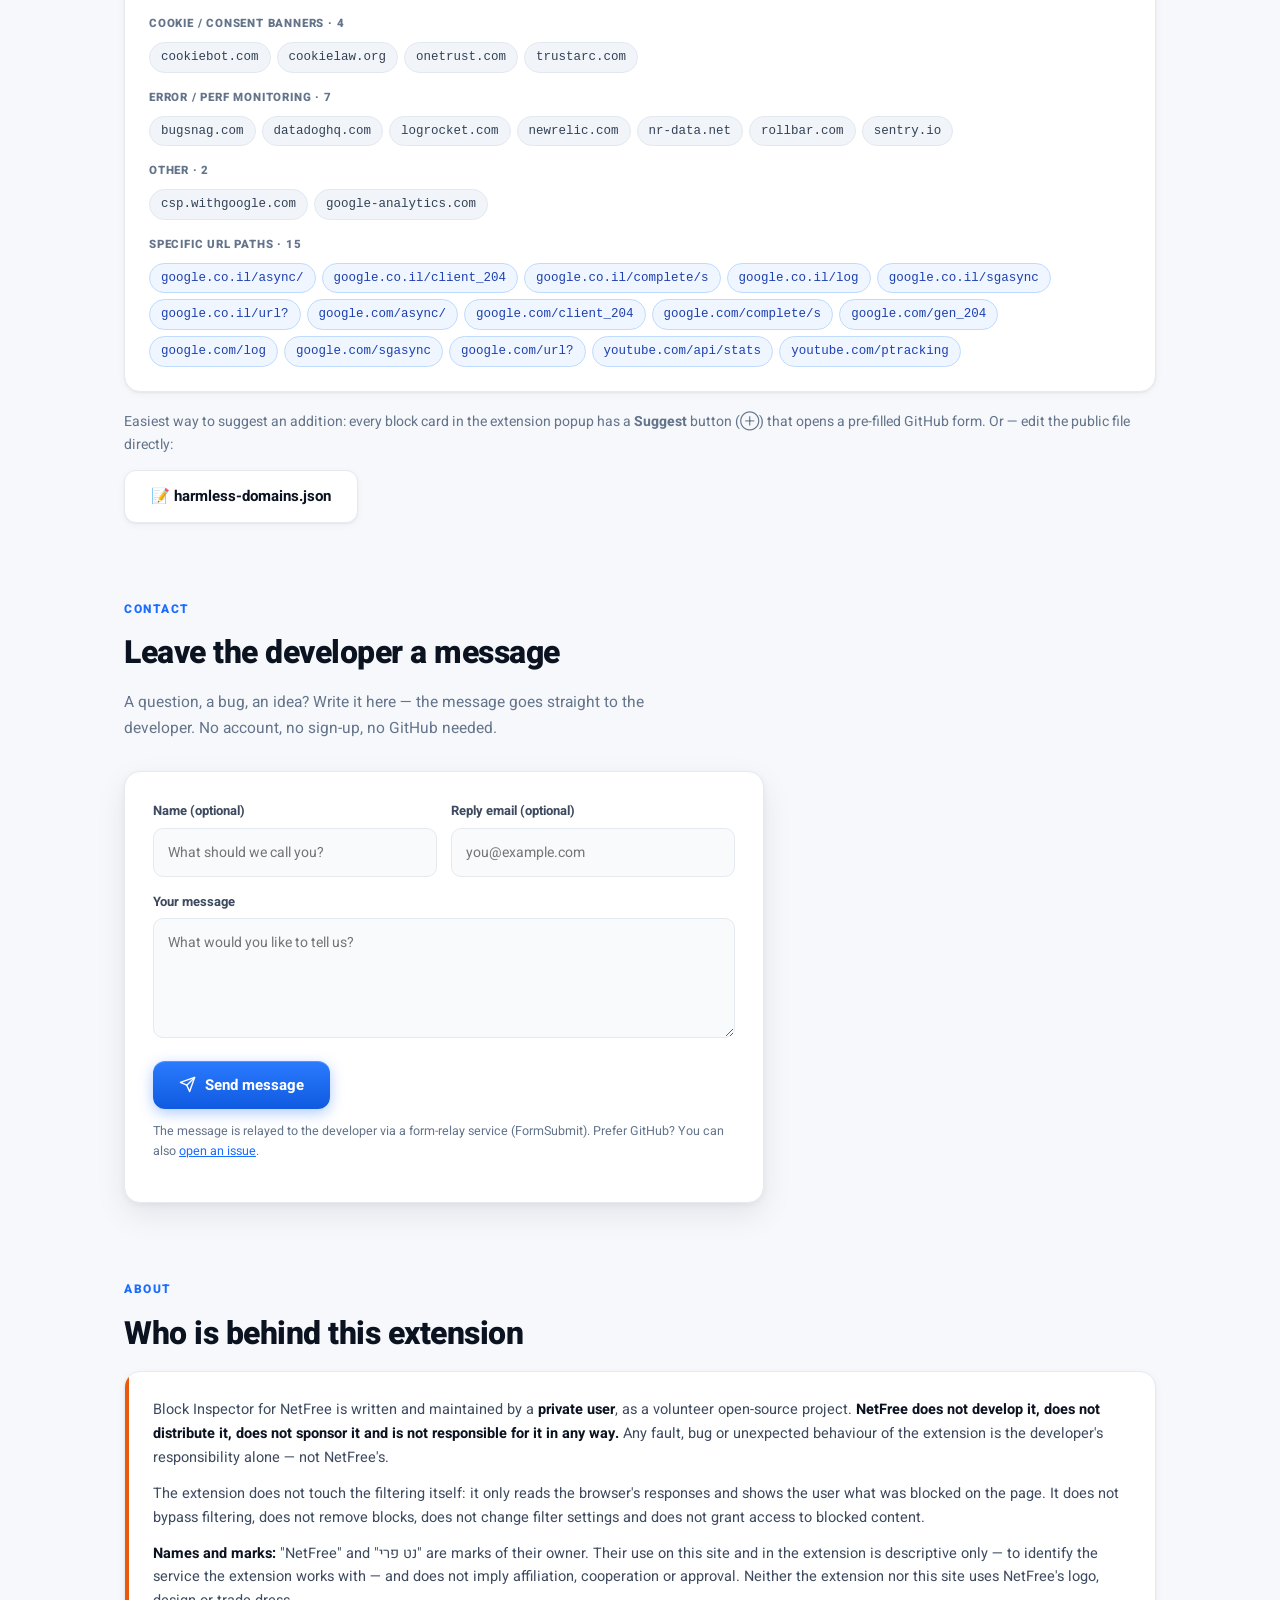
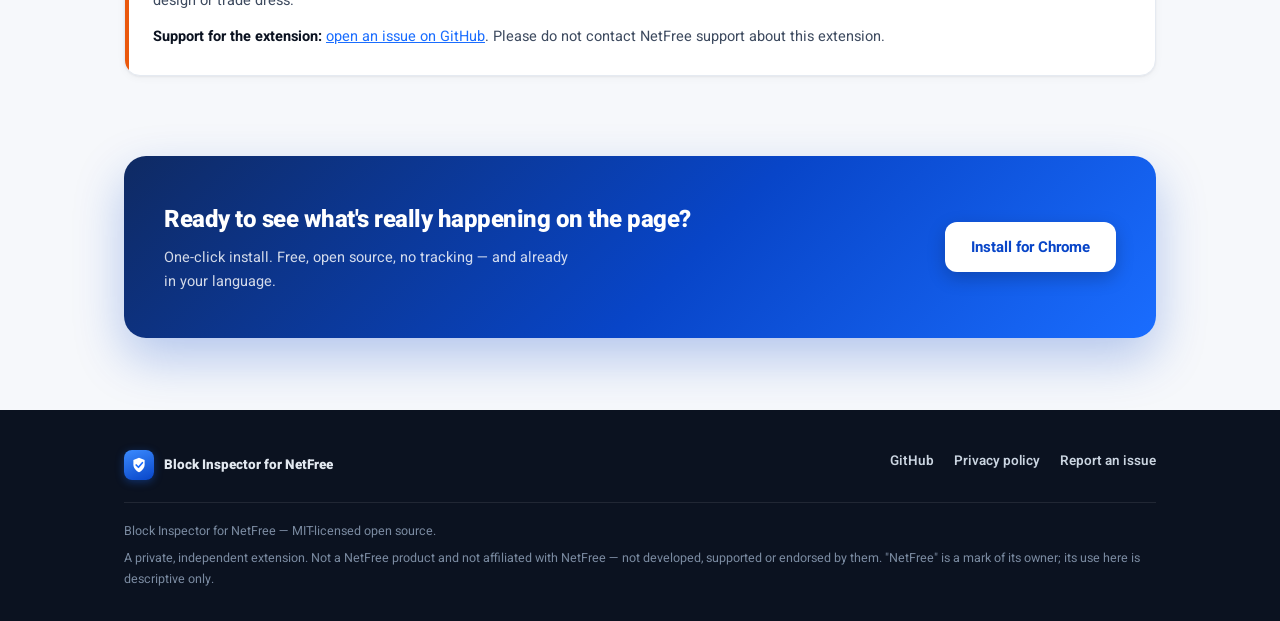
==== commit 6c4ecc74: "docs(site): remove the "Personal allowlist" feature card The custom domain list it describes was rem" ====
--- a/docs/index.html
+++ b/docs/index.html
@@ -862,15 +862,6 @@
           <p class="lang-en hidden">Click the report icon to copy a human-readable summary of every block on the page — grouped by type, with date and header. Great for WhatsApp, email, or a quick message.</p>
         </div>
         <div class="feature">
-          <span class="feature-icon fi-purple" aria-hidden="true">
-            <svg width="21" height="21" viewBox="0 0 24 24" fill="none" stroke="currentColor" stroke-width="2" stroke-linecap="round" stroke-linejoin="round"><path d="M12.22 2h-.44a2 2 0 0 0-2 2v.18a2 2 0 0 1-1 1.73l-.43.25a2 2 0 0 1-2 0l-.15-.08a2 2 0 0 0-2.73.73l-.22.38a2 2 0 0 0 .73 2.73l.15.1a2 2 0 0 1 1 1.72v.51a2 2 0 0 1-1 1.74l-.15.09a2 2 0 0 0-.73 2.73l.22.38a2 2 0 0 0 2.73.73l.15-.08a2 2 0 0 1 2 0l.43.25a2 2 0 0 1 1 1.73V20a2 2 0 0 0 2 2h.44a2 2 0 0 0 2-2v-.18a2 2 0 0 1 1-1.73l.43-.25a2 2 0 0 1 2 0l.15.08a2 2 0 0 0 2.73-.73l.22-.39a2 2 0 0 0-.73-2.73l-.15-.08a2 2 0 0 1-1-1.74v-.5a2 2 0 0 1 1-1.74l.15-.09a2 2 0 0 0 .73-2.73l-.22-.38a2 2 0 0 0-2.73-.73l-.15.08a2 2 0 0 1-2 0l-.43-.25a2 2 0 0 1-1-1.73V4a2 2 0 0 0-2-2z"/><circle cx="12" cy="12" r="3"/></svg>
-          </span>
-          <h3 class="lang-he">רשימה אישית בהגדרות</h3>
-          <h3 class="lang-en hidden">Personal allowlist</h3>
-          <p class="lang-he">דף ההגדרות מאפשר להוסיף דומיינים משלך לרשימת ה"מותרים" — חסימות שלהם יוסתרו רק אצלך, מבלי להשפיע על משתמשים אחרים.</p>
-          <p class="lang-en hidden">The options page lets you add your own domains to the "ignore" list — their blocks are hidden only for you, without affecting other users.</p>
-        </div>
-        <div class="feature">
           <span class="feature-icon fi-rose" aria-hidden="true">
             <svg width="21" height="21" viewBox="0 0 24 24" fill="none" stroke="currentColor" stroke-width="2" stroke-linecap="round" stroke-linejoin="round"><rect width="18" height="11" x="3" y="11" rx="2" ry="2"/><path d="M7 11V7a5 5 0 0 1 10 0v4"/></svg>
           </span>
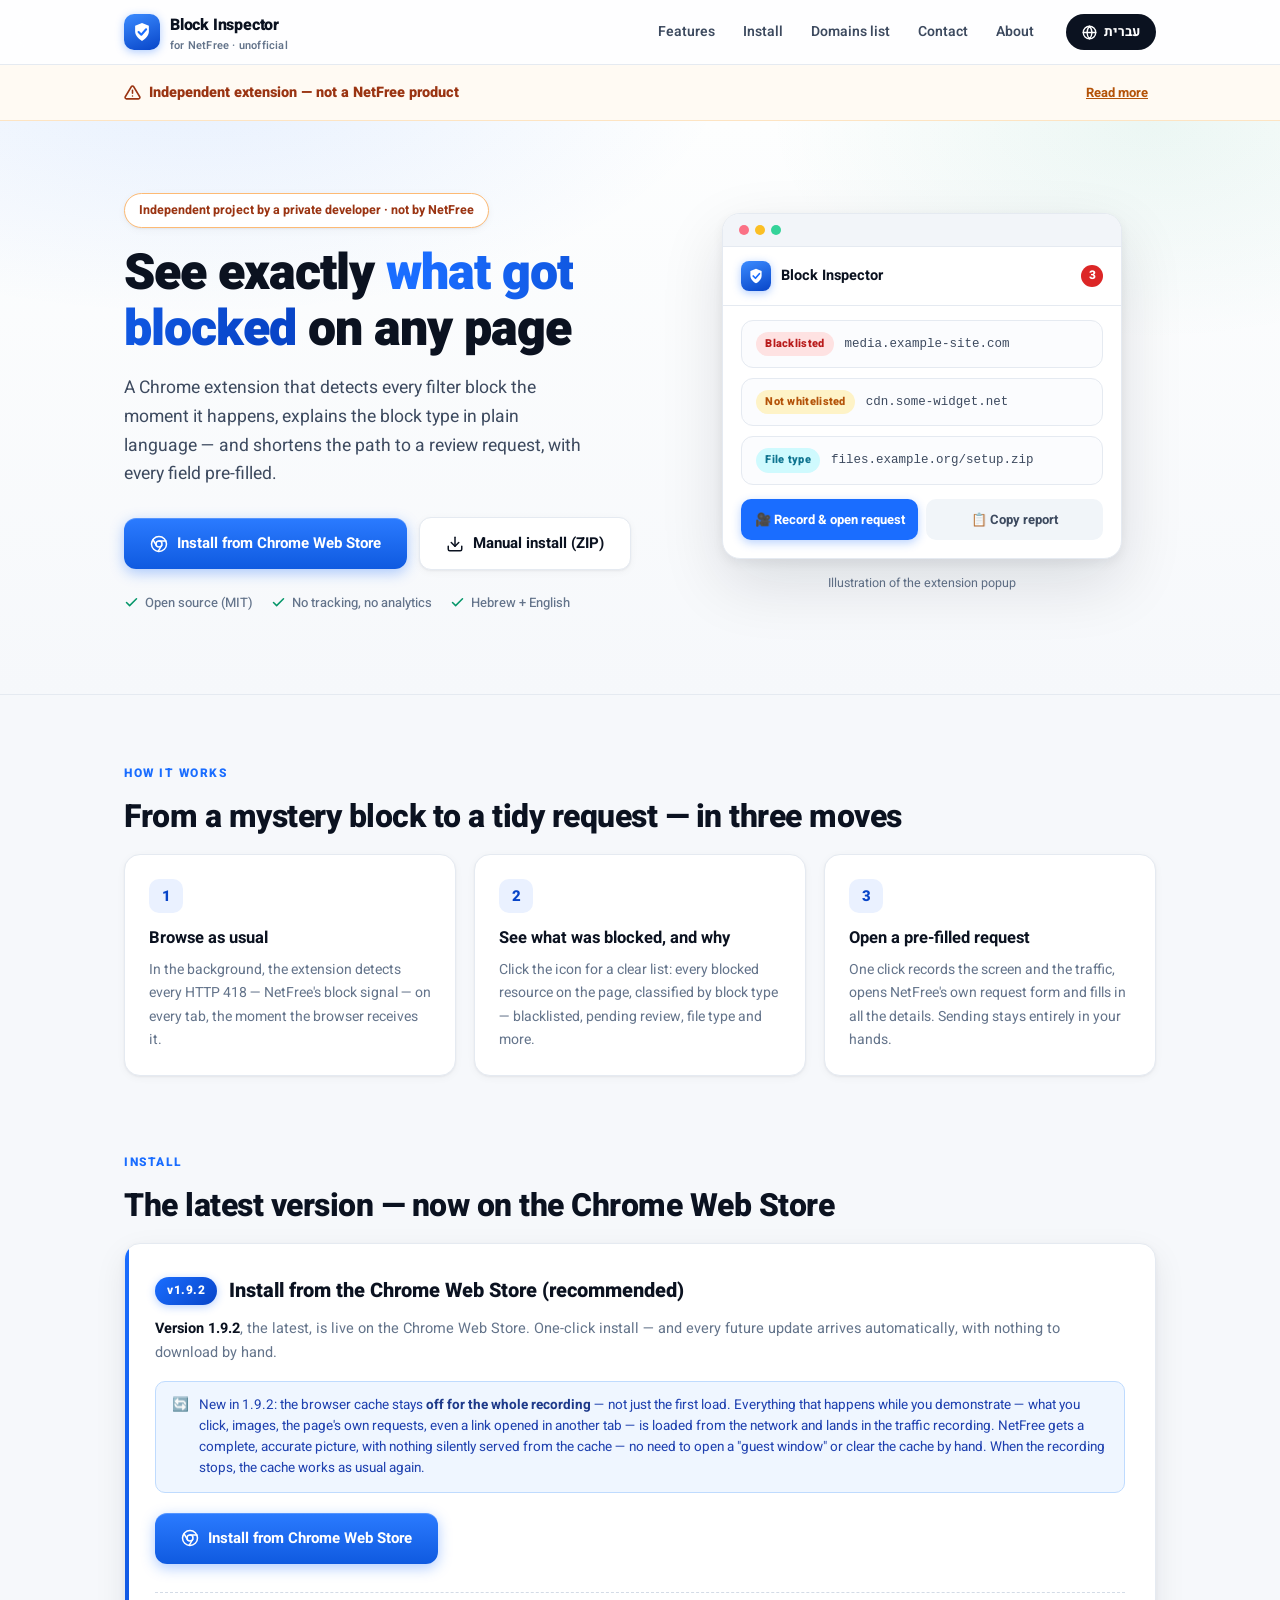
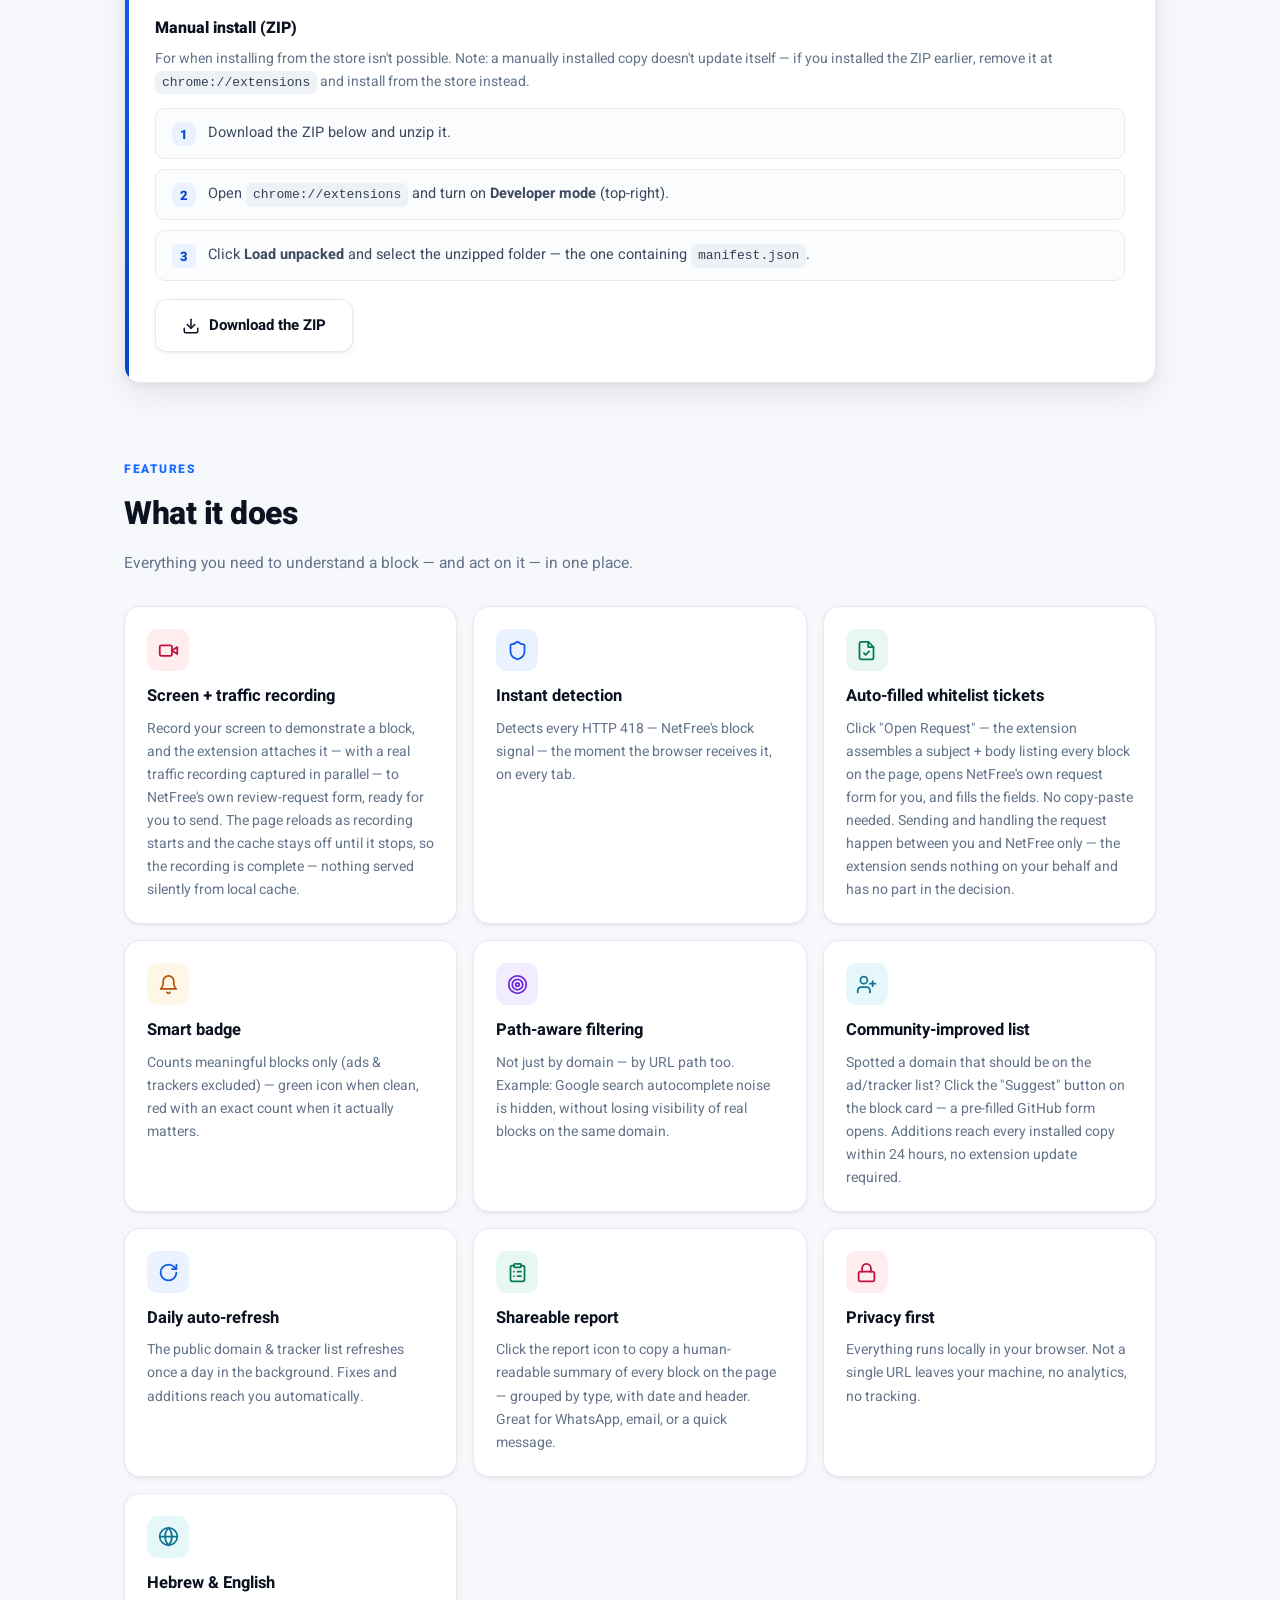
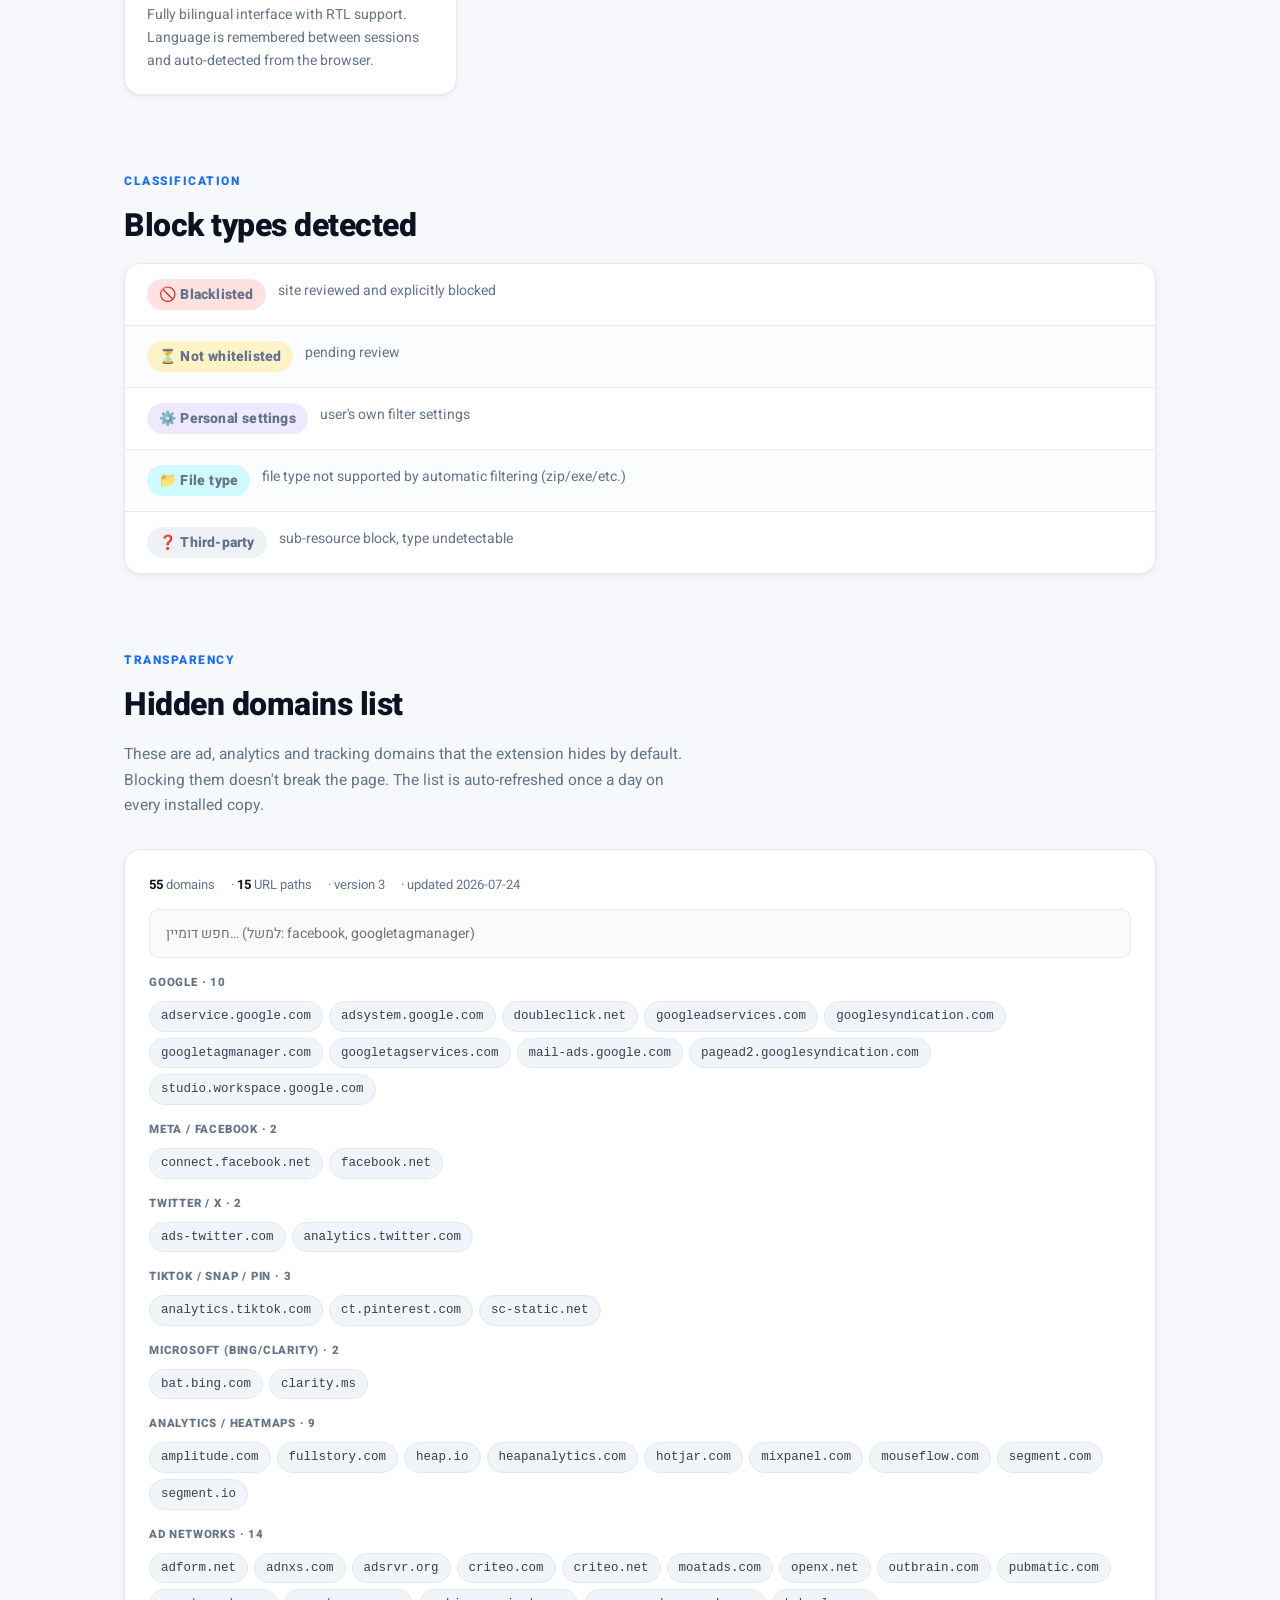
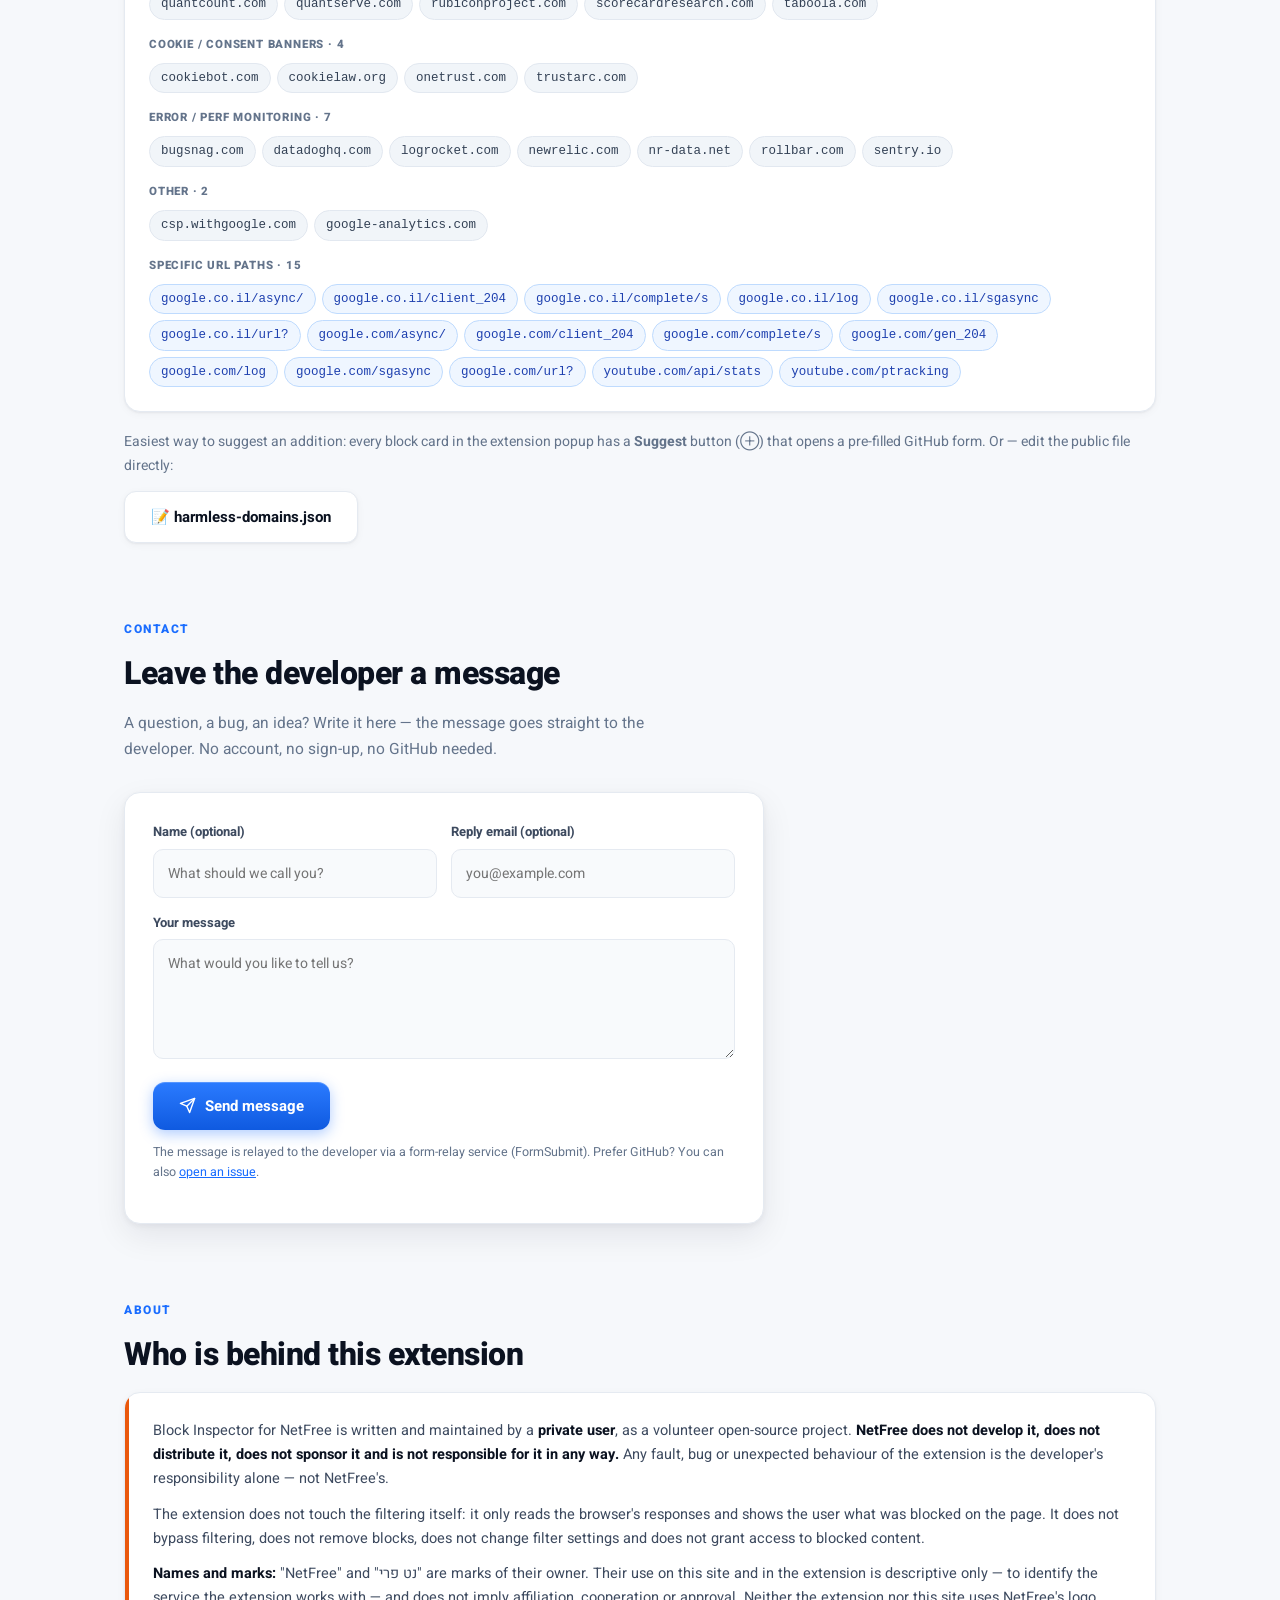
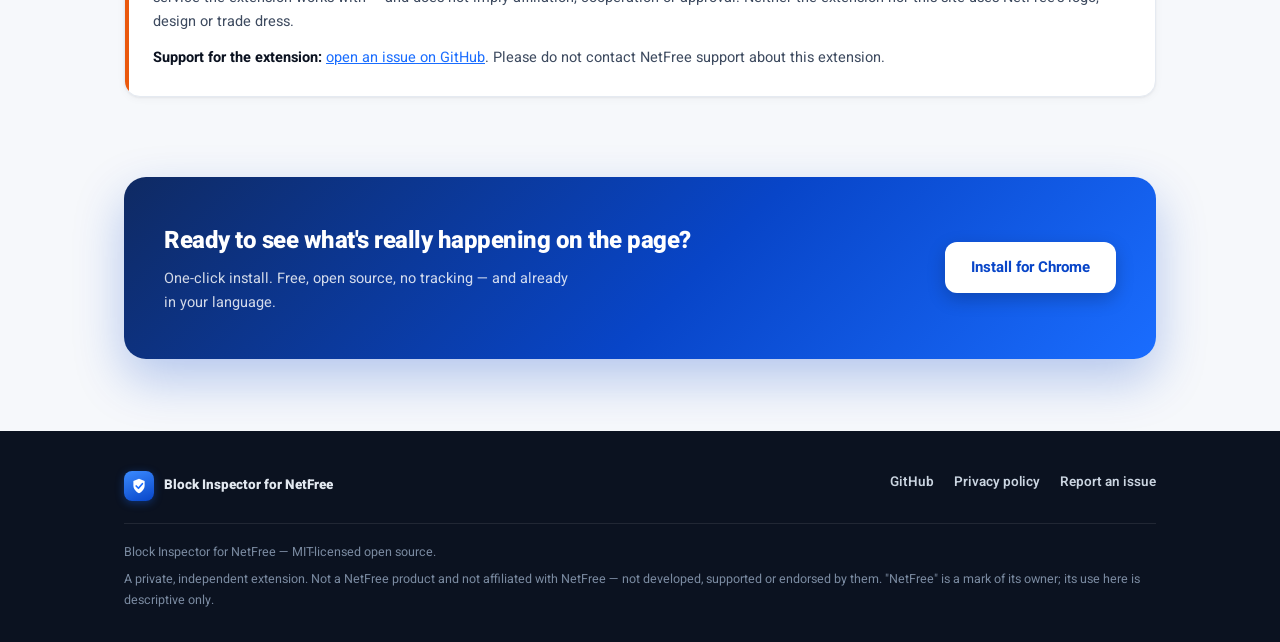
==== commit df326c8b: "docs(site): v1.9.2 — the cache stays off for the whole recording Version badge/intro 1.9.1 -> 1.9.2," ====
--- a/docs/index.html
+++ b/docs/index.html
@@ -741,17 +741,17 @@
       <h2 class="lang-en hidden">The latest version — now on the Chrome Web Store</h2>
       <div class="install-card">
         <div class="install-head">
-          <span class="version-badge">v1.9.1</span>
+          <span class="version-badge">v1.9.2</span>
           <h3 class="lang-he">התקנה מחנות Chrome (מומלץ)</h3>
           <h3 class="lang-en hidden">Install from the Chrome Web Store (recommended)</h3>
         </div>
-        <p class="install-intro lang-he"><b>גרסה 1.9.1</b>, הגרסה האחרונה, זמינה בחנות Chrome. התקנה בלחיצה אחת — וכל עדכון עתידי מגיע אוטומטית, בלי להוריד שום דבר ידנית.</p>
-        <p class="install-intro lang-en hidden"><b>Version 1.9.1</b>, the latest, is live on the Chrome Web Store. One-click install — and every future update arrives automatically, with nothing to download by hand.</p>
+        <p class="install-intro lang-he"><b>גרסה 1.9.2</b>, הגרסה האחרונה, זמינה בחנות Chrome. התקנה בלחיצה אחת — וכל עדכון עתידי מגיע אוטומטית, בלי להוריד שום דבר ידנית.</p>
+        <p class="install-intro lang-en hidden"><b>Version 1.9.2</b>, the latest, is live on the Chrome Web Store. One-click install — and every future update arrives automatically, with nothing to download by hand.</p>
         <div class="whats-new">
           <span aria-hidden="true">🔄</span>
           <span>
-            <span class="lang-he">חדש ב-1.9.1: ההקלטות עכשיו <b>מרוקנות את המטמון (cache) וטוענות את הדף מחדש</b> — כך שכל משאב נטען שוב דרך הרשת ונכלל בהקלטת התעבורה. נט פרי מקבלת תמונה מלאה ומדויקת של מה שקרה, בלי חלקים שנטענים בשקט מהזיכרון המקומי — כך שאין צורך לבקש "חלון אורח" או לנקות מטמון ידנית.</span>
-            <span class="lang-en hidden">New in 1.9.1: recordings now <b>empty the cache and reload the page</b> — so every resource is re-fetched over the network and captured in the traffic recording. NetFree gets a complete, accurate picture, with nothing silently served from local cache — no need to open a "guest window" or clear the cache by hand.</span>
+            <span class="lang-he">חדש ב-1.9.2: המטמון (cache) של הדפדפן <b>כבוי לאורך כל ההקלטה</b> — לא רק בטעינה הראשונה. כל מה שקורה בזמן ההדגמה — מה שלוחצים עליו, תמונות, הבקשות שהדף שולח ואפילו קישור שנפתח בלשונית אחרת — נטען מהרשת ונכלל בהקלטת התעבורה. נט פרי מקבלת תמונה מלאה ומדויקת של מה שקרה, בלי חלקים שנטענים בשקט מהמטמון — כך שאין צורך לבקש "חלון אורח" או לנקות מטמון ידנית. כשההקלטה נעצרת, המטמון חוזר לפעול כרגיל.</span>
+            <span class="lang-en hidden">New in 1.9.2: the browser cache stays <b>off for the whole recording</b> — not just the first load. Everything that happens while you demonstrate — what you click, images, the page's own requests, even a link opened in another tab — is loaded from the network and lands in the traffic recording. NetFree gets a complete, accurate picture, with nothing silently served from the cache — no need to open a "guest window" or clear the cache by hand. When the recording stops, the cache works as usual again.</span>
           </span>
         </div>
         <a class="btn btn-primary" href="https://chromewebstore.google.com/detail/block-inspector-for-netfr/enapmclemkjcnffgekeknfjcgommamfj" target="_blank" rel="noopener">
@@ -795,8 +795,8 @@
           </span>
           <h3 class="lang-he">הקלטת מסך + תעבורה לבקשה</h3>
           <h3 class="lang-en hidden">Screen + traffic recording</h3>
-          <p class="lang-he">הקלט את המסך כדי להדגים חסימה, והתוסף מצרף אותו — יחד עם הקלטת תעבורה אמיתית שנאספת במקביל — לטופס בקשת הבדיקה הרגיל של נט פרי, מוכן לשליחה על ידך. לפני ההקלטה המטמון מתרוקן והדף נטען מחדש, כך שההקלטה מלאה — בלי חלקים שנטענים מהזיכרון המקומי.</p>
-          <p class="lang-en hidden">Record your screen to demonstrate a block, and the extension attaches it — with a real traffic recording captured in parallel — to NetFree's own review-request form, ready for you to send. The cache is cleared and the page reloads first, so the recording is complete — nothing served silently from local cache.</p>
+          <p class="lang-he">הקלט את המסך כדי להדגים חסימה, והתוסף מצרף אותו — יחד עם הקלטת תעבורה אמיתית שנאספת במקביל — לטופס בקשת הבדיקה הרגיל של נט פרי, מוכן לשליחה על ידך. בתחילת ההקלטה הדף נטען מחדש, והמטמון כבוי עד שהיא נעצרת — כך שההקלטה מלאה, בלי חלקים שנטענים מהזיכרון המקומי.</p>
+          <p class="lang-en hidden">Record your screen to demonstrate a block, and the extension attaches it — with a real traffic recording captured in parallel — to NetFree's own review-request form, ready for you to send. The page reloads as recording starts and the cache stays off until it stops, so the recording is complete — nothing served silently from local cache.</p>
         </div>
         <div class="feature">
           <span class="feature-icon fi-blue" aria-hidden="true">
@@ -979,8 +979,9 @@
           <label for="cfMsg"><span class="lang-he">ההודעה</span><span class="lang-en hidden">Your message</span></label>
           <textarea id="cfMsg" name="message" required data-ph-he="מה רצית לספר לנו?" data-ph-en="What would you like to tell us?"></textarea>
         </div>
-        <!-- honeypot — bots fill it, people never see it -->
-        <input type="text" name="_honey" tabindex="-1" autocomplete="off" style="position:absolute;left:-9999px;top:-9999px;" aria-hidden="true" />
+        <!-- honeypot — bots fill it, people never see it. Clipped to 1px in place rather than
+             pushed off-screen: a -9999px offset made the Hebrew (RTL) page scroll sideways. -->
+        <input type="text" name="_honey" tabindex="-1" autocomplete="off" style="position:absolute;width:1px;height:1px;padding:0;border:0;overflow:hidden;clip-path:inset(50%);opacity:0;pointer-events:none;" aria-hidden="true" />
         <div class="contact-foot">
           <button class="btn btn-primary" id="cfSend" type="submit">
             <svg width="17" height="17" viewBox="0 0 24 24" fill="none" stroke="currentColor" stroke-width="2" stroke-linecap="round" stroke-linejoin="round" aria-hidden="true"><line x1="22" y1="2" x2="11" y2="13"/><polygon points="22 2 15 22 11 13 2 9 22 2"/></svg>
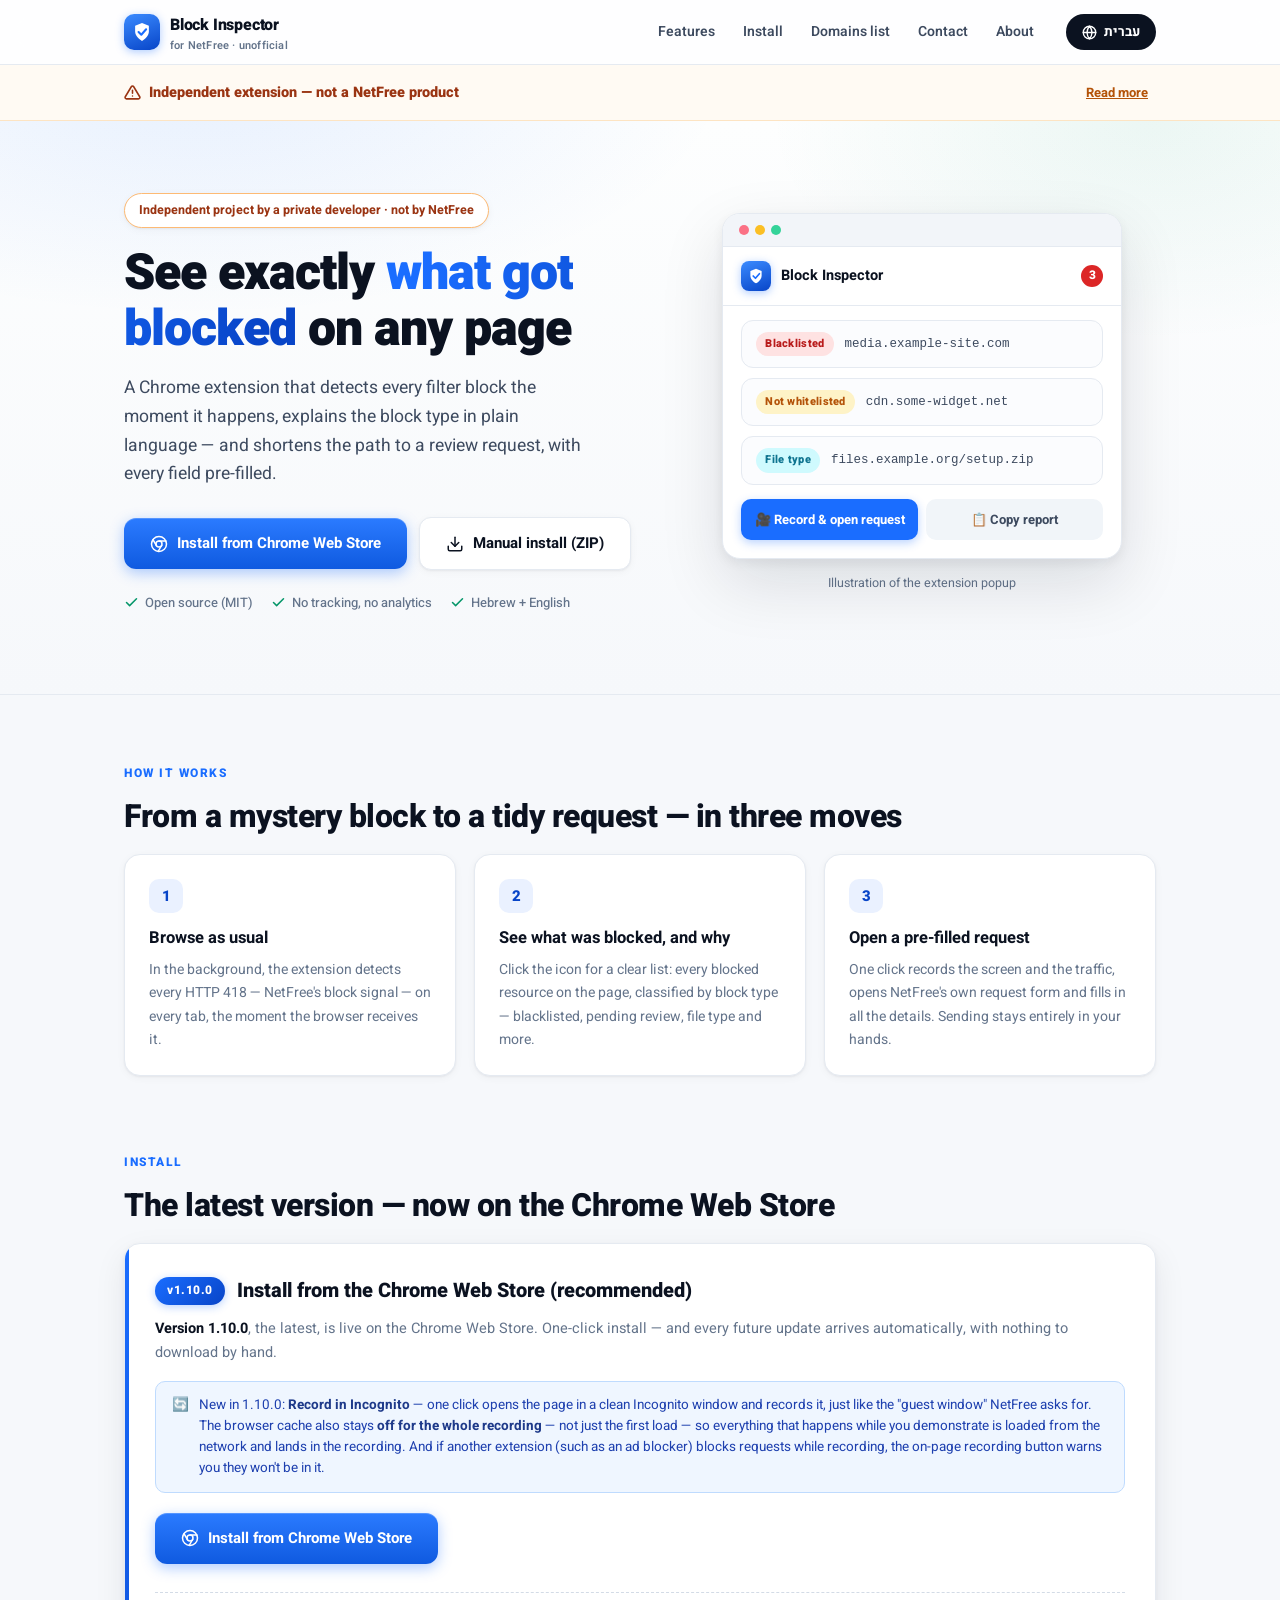
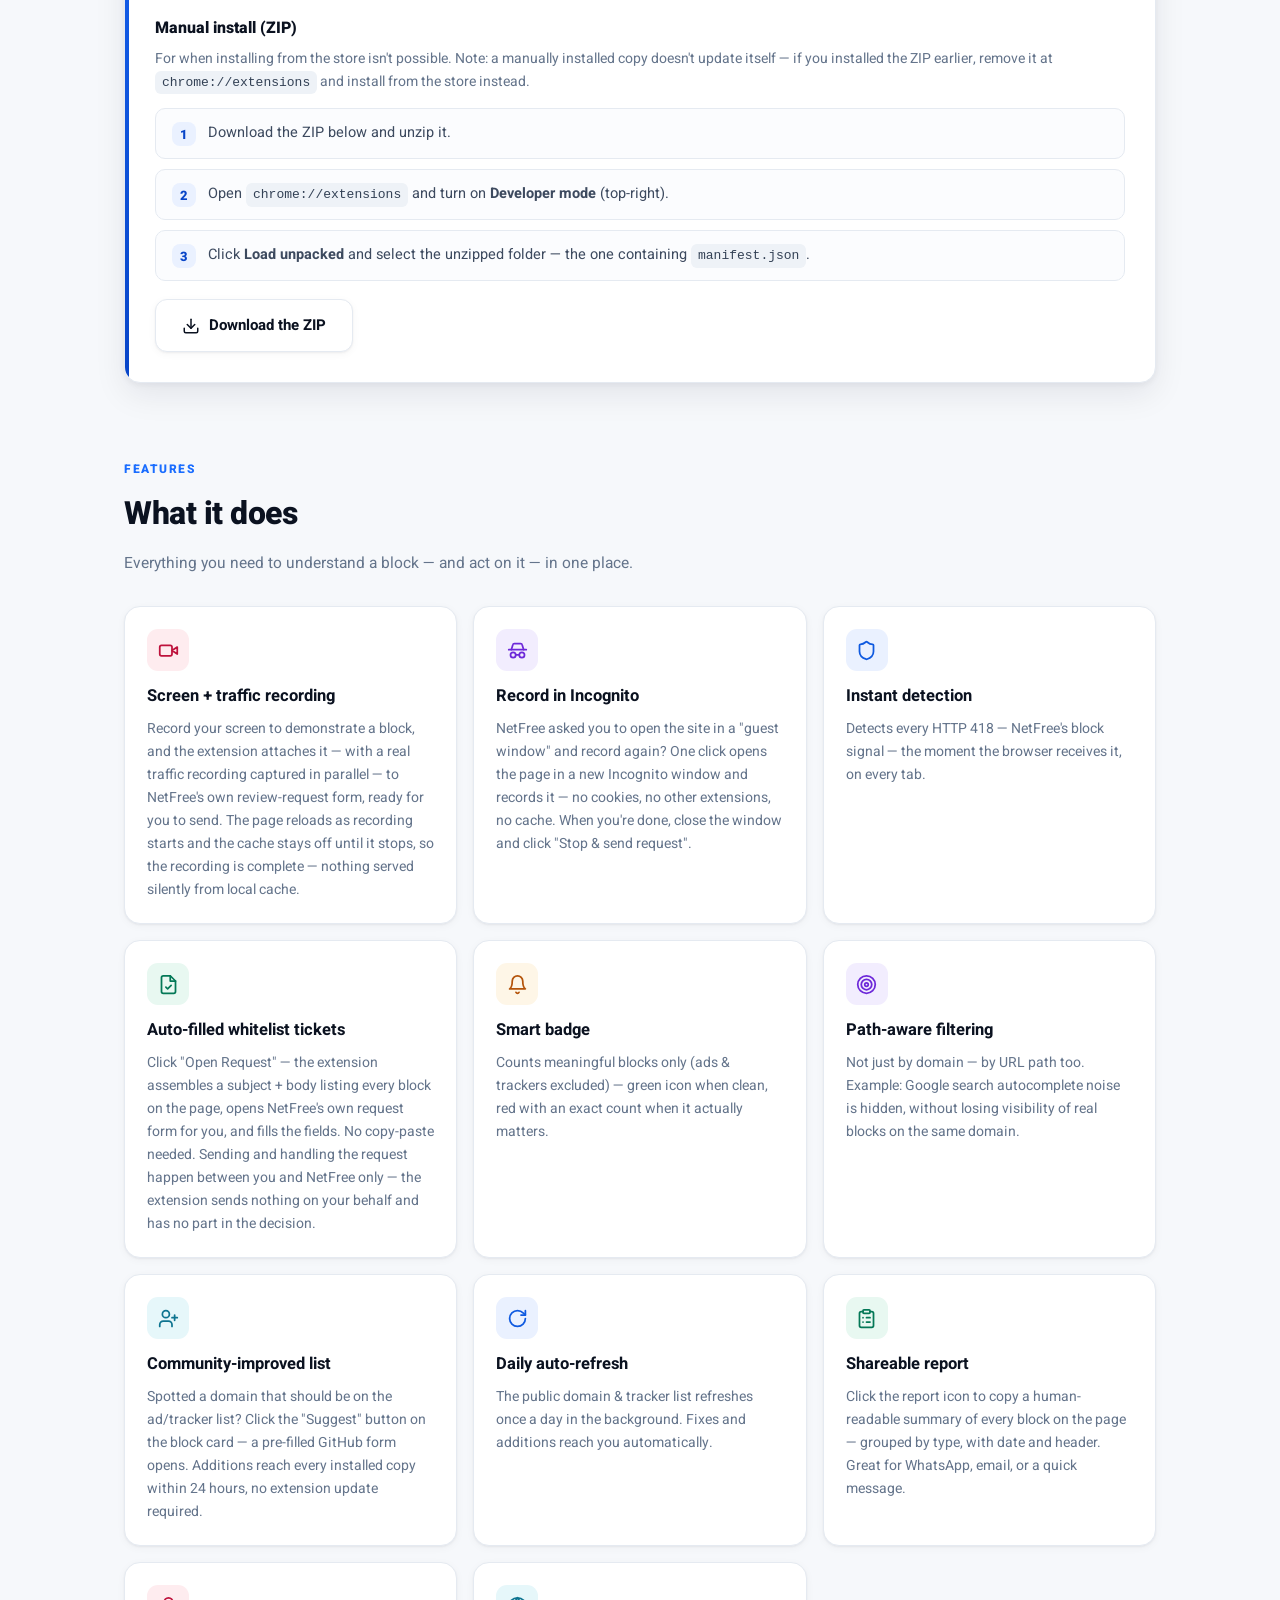
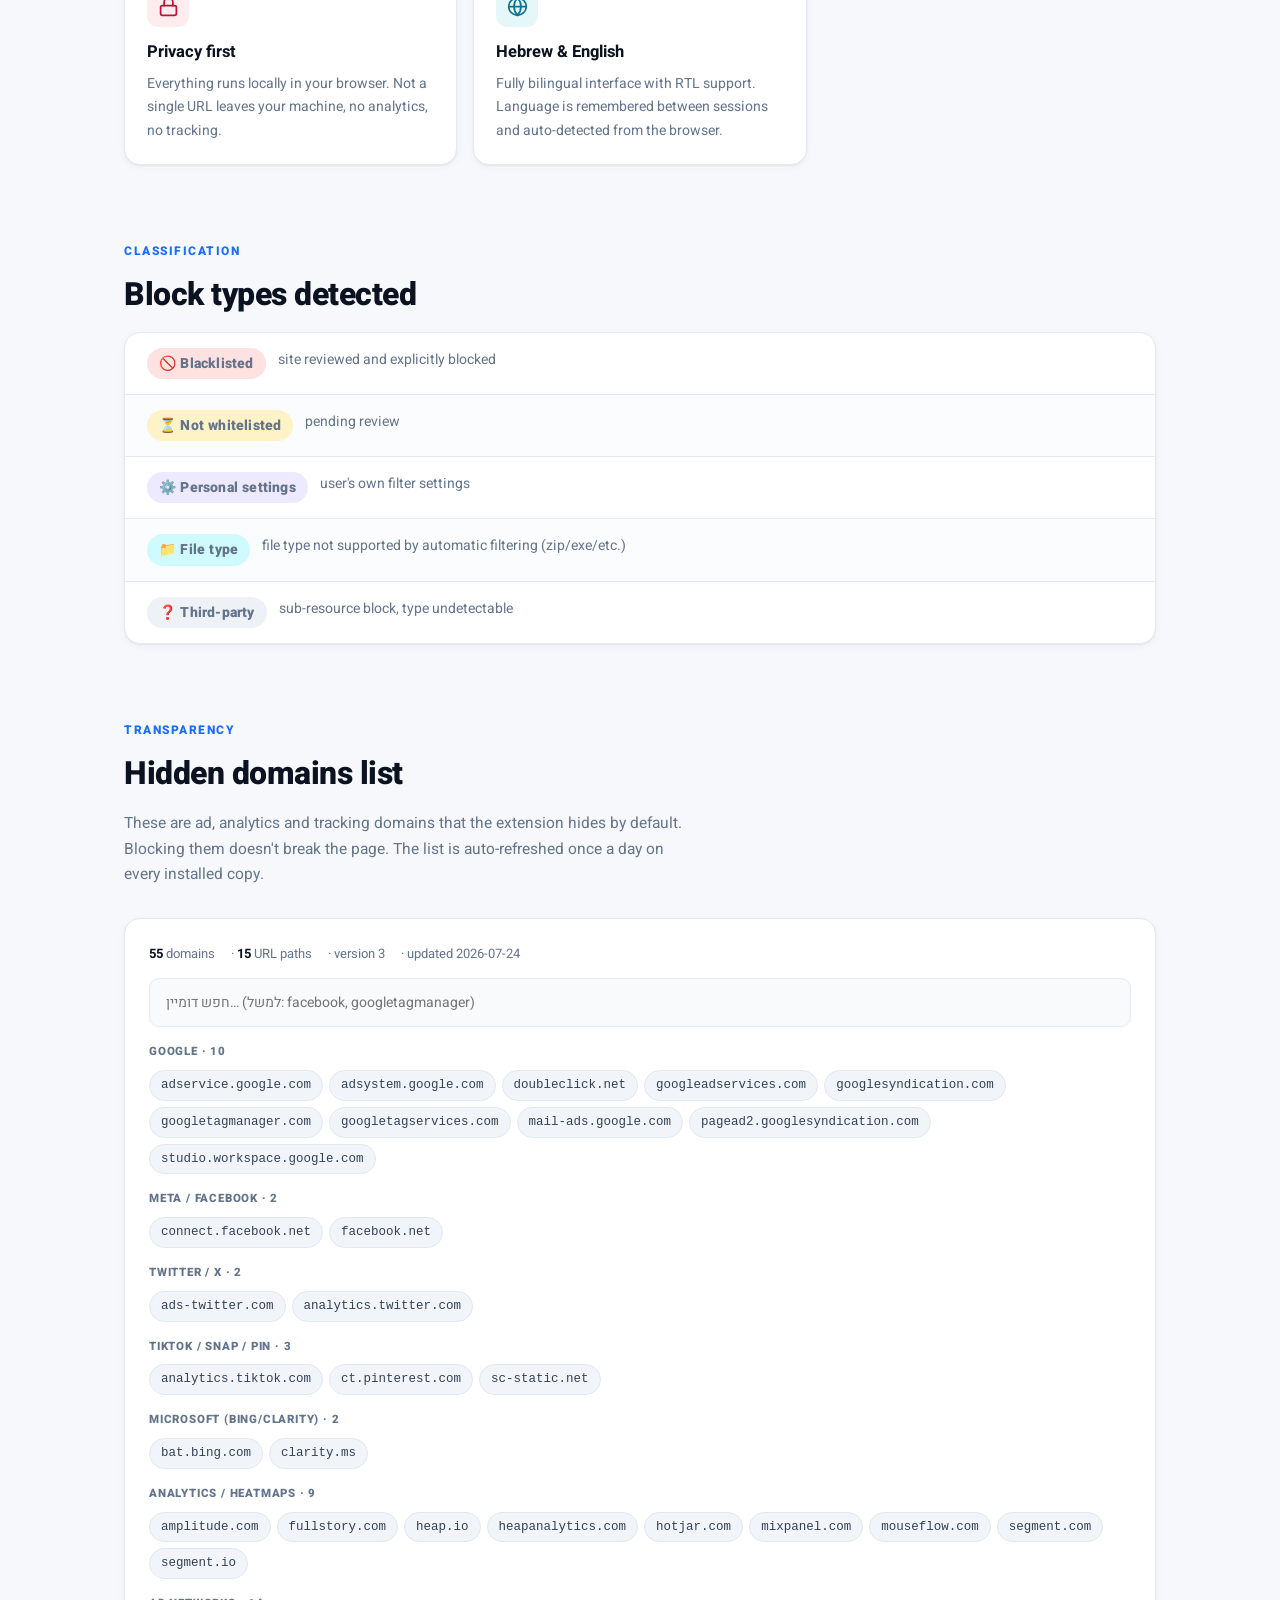
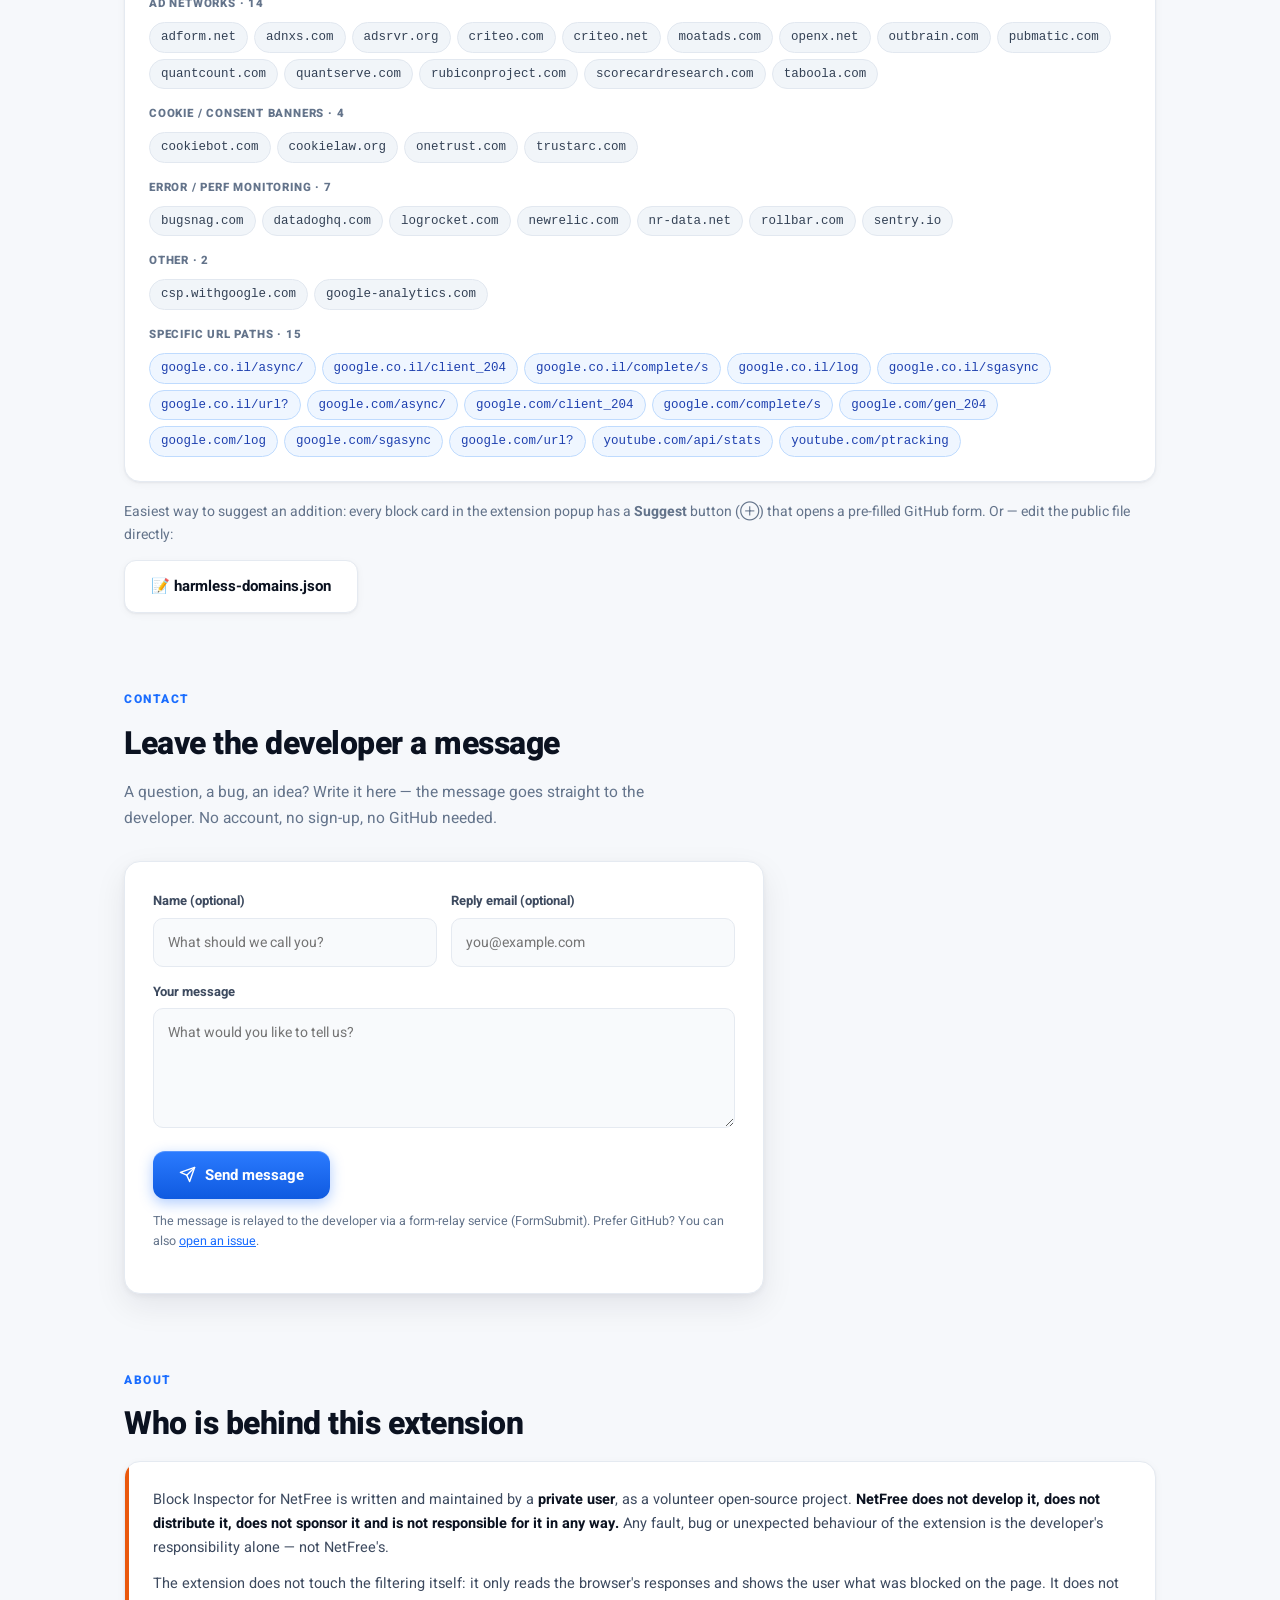
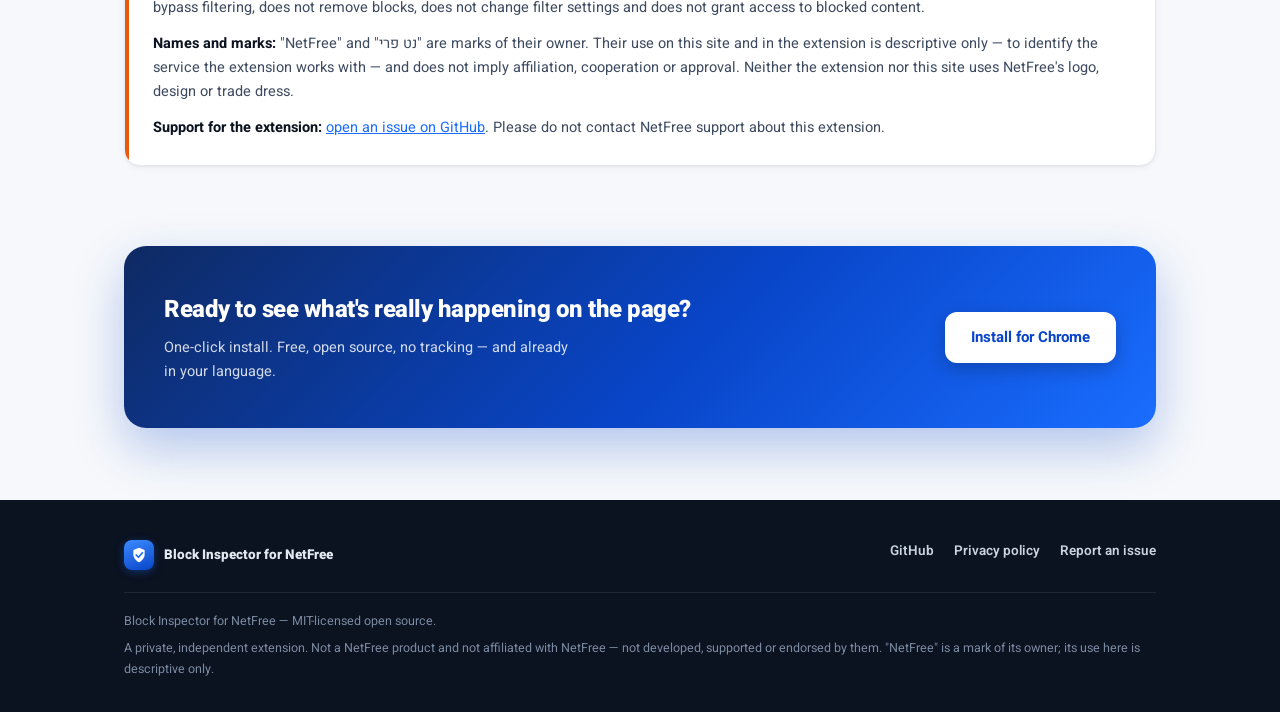
==== commit bde6c8d1: "docs(site): v1.10.0 — Record in Incognito card + what's new Version badge/intro 1.9.2 -> 1.10.0; the" ====
--- a/docs/index.html
+++ b/docs/index.html
@@ -741,17 +741,17 @@
       <h2 class="lang-en hidden">The latest version — now on the Chrome Web Store</h2>
       <div class="install-card">
         <div class="install-head">
-          <span class="version-badge">v1.9.2</span>
+          <span class="version-badge">v1.10.0</span>
           <h3 class="lang-he">התקנה מחנות Chrome (מומלץ)</h3>
           <h3 class="lang-en hidden">Install from the Chrome Web Store (recommended)</h3>
         </div>
-        <p class="install-intro lang-he"><b>גרסה 1.9.2</b>, הגרסה האחרונה, זמינה בחנות Chrome. התקנה בלחיצה אחת — וכל עדכון עתידי מגיע אוטומטית, בלי להוריד שום דבר ידנית.</p>
-        <p class="install-intro lang-en hidden"><b>Version 1.9.2</b>, the latest, is live on the Chrome Web Store. One-click install — and every future update arrives automatically, with nothing to download by hand.</p>
+        <p class="install-intro lang-he"><b>גרסה 1.10.0</b>, הגרסה האחרונה, זמינה בחנות Chrome. התקנה בלחיצה אחת — וכל עדכון עתידי מגיע אוטומטית, בלי להוריד שום דבר ידנית.</p>
+        <p class="install-intro lang-en hidden"><b>Version 1.10.0</b>, the latest, is live on the Chrome Web Store. One-click install — and every future update arrives automatically, with nothing to download by hand.</p>
         <div class="whats-new">
           <span aria-hidden="true">🔄</span>
           <span>
-            <span class="lang-he">חדש ב-1.9.2: המטמון (cache) של הדפדפן <b>כבוי לאורך כל ההקלטה</b> — לא רק בטעינה הראשונה. כל מה שקורה בזמן ההדגמה — מה שלוחצים עליו, תמונות, הבקשות שהדף שולח ואפילו קישור שנפתח בלשונית אחרת — נטען מהרשת ונכלל בהקלטת התעבורה. נט פרי מקבלת תמונה מלאה ומדויקת של מה שקרה, בלי חלקים שנטענים בשקט מהמטמון — כך שאין צורך לבקש "חלון אורח" או לנקות מטמון ידנית. כשההקלטה נעצרת, המטמון חוזר לפעול כרגיל.</span>
-            <span class="lang-en hidden">New in 1.9.2: the browser cache stays <b>off for the whole recording</b> — not just the first load. Everything that happens while you demonstrate — what you click, images, the page's own requests, even a link opened in another tab — is loaded from the network and lands in the traffic recording. NetFree gets a complete, accurate picture, with nothing silently served from the cache — no need to open a "guest window" or clear the cache by hand. When the recording stops, the cache works as usual again.</span>
+            <span class="lang-he">חדש ב-1.10.0: <b>הקלטה בגלישה בסתר</b> — לחיצה אחת פותחת את הדף בחלון גלישה בסתר נקי ומקליטה אותו, בדיוק כמו "חלון אורח" שנט פרי מבקשת. בנוסף, המטמון (cache) <b>כבוי לאורך כל ההקלטה</b> — לא רק בטעינה הראשונה — כך שכל מה שקורה בזמן ההדגמה נטען מהרשת ונכלל בהקלטה. ואם תוסף אחר (למשל חוסם פרסומות) חוסם בקשות בזמן ההקלטה, כפתור ההקלטה הצף בדף מתריע שהן לא יופיעו בה.</span>
+            <span class="lang-en hidden">New in 1.10.0: <b>Record in Incognito</b> — one click opens the page in a clean Incognito window and records it, just like the "guest window" NetFree asks for. The browser cache also stays <b>off for the whole recording</b> — not just the first load — so everything that happens while you demonstrate is loaded from the network and lands in the recording. And if another extension (such as an ad blocker) blocks requests while recording, the on-page recording button warns you they won't be in it.</span>
           </span>
         </div>
         <a class="btn btn-primary" href="https://chromewebstore.google.com/detail/block-inspector-for-netfr/enapmclemkjcnffgekeknfjcgommamfj" target="_blank" rel="noopener">
@@ -797,6 +797,15 @@
           <h3 class="lang-en hidden">Screen + traffic recording</h3>
           <p class="lang-he">הקלט את המסך כדי להדגים חסימה, והתוסף מצרף אותו — יחד עם הקלטת תעבורה אמיתית שנאספת במקביל — לטופס בקשת הבדיקה הרגיל של נט פרי, מוכן לשליחה על ידך. בתחילת ההקלטה הדף נטען מחדש, והמטמון כבוי עד שהיא נעצרת — כך שההקלטה מלאה, בלי חלקים שנטענים מהזיכרון המקומי.</p>
           <p class="lang-en hidden">Record your screen to demonstrate a block, and the extension attaches it — with a real traffic recording captured in parallel — to NetFree's own review-request form, ready for you to send. The page reloads as recording starts and the cache stays off until it stops, so the recording is complete — nothing served silently from local cache.</p>
+        </div>
+        <div class="feature">
+          <span class="feature-icon fi-purple" aria-hidden="true">
+            <svg width="21" height="21" viewBox="0 0 24 24" fill="none" stroke="currentColor" stroke-width="2" stroke-linecap="round" stroke-linejoin="round"><path d="M2 11h20"/><path d="M5 11l1.6-5.4A2 2 0 0 1 8.5 4h7a2 2 0 0 1 1.9 1.6L19 11"/><circle cx="7" cy="17" r="3"/><circle cx="17" cy="17" r="3"/><path d="M10 17h4"/></svg>
+          </span>
+          <h3 class="lang-he">הקלטה בגלישה בסתר</h3>
+          <h3 class="lang-en hidden">Record in Incognito</h3>
+          <p class="lang-he">נט פרי מבקשת לפתוח את האתר ב"חלון אורח" ולהקליט שוב? לחיצה אחת פותחת את הדף בחלון גלישה בסתר חדש ומקליטה אותו — בלי עוגיות, בלי תוספים אחרים ובלי מטמון. בסיום סוגרים את החלון ולוחצים "עצור ושלח בקשה".</p>
+          <p class="lang-en hidden">NetFree asked you to open the site in a "guest window" and record again? One click opens the page in a new Incognito window and records it — no cookies, no other extensions, no cache. When you're done, close the window and click "Stop &amp; send request".</p>
         </div>
         <div class="feature">
           <span class="feature-icon fi-blue" aria-hidden="true">
